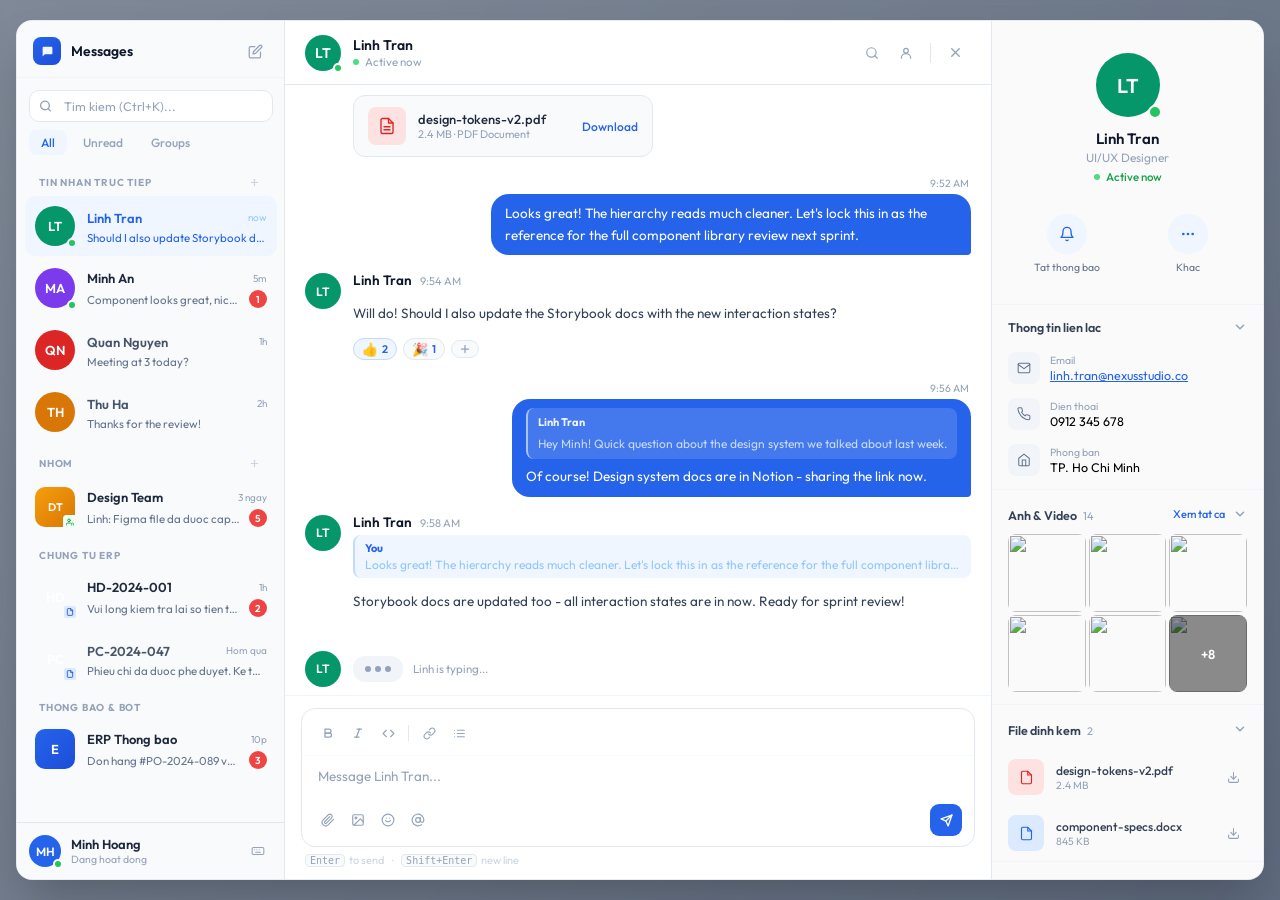
==== nexus-pure-v2.html @ 6cb320a9 "18-06-2026 17:00" ====
<!DOCTYPE html>
<html lang="en">
<head>
  <meta charset="UTF-8">
  <meta name="viewport" content="width=device-width, initial-scale=1.0">
  <title>Nexus Chat</title>
  <link rel="preconnect" href="https://fonts.googleapis.com">
  <link rel="preconnect" href="https://fonts.gstatic.com" crossorigin>
  <link href="https://fonts.googleapis.com/css2?family=Outfit:wght@300;400;500;600;700&display=swap" rel="stylesheet">
  <style>
    /* ===== NGU HANH THEME VARIABLES ===== */
    :root {
      --c-main:   #2563EB;
      --c-hover:  #1D4ED8;
      --c-tint:   #EFF6FF;
      --c-border: #BFDBFE;
      --c-medium: #93C5FD;
      --c-dark:   #1D4ED8;
      --c-focus:  rgba(37,99,235,0.15);
    }

    *, *::before, *::after { box-sizing: border-box; }
    html, body { font-family: 'Outfit', system-ui, -apple-system, sans-serif; margin: 0; padding: 0; }
    button { border: none; background: transparent; cursor: pointer; font-family: inherit; padding: 0; }

    /* Thin scrollbar */
    .thin-scroll::-webkit-scrollbar { width: 4px; }
    .thin-scroll::-webkit-scrollbar-track { background: transparent; }
    .thin-scroll::-webkit-scrollbar-thumb { background: #CBD5E1; border-radius: 4px; }
    .thin-scroll::-webkit-scrollbar-thumb:hover { background: #94A3B8; }

    /* Typing animation */
    @keyframes bounce-dot {
      0%, 60%, 100% { transform: translateY(0); opacity: 0.4; }
      30% { transform: translateY(-5px); opacity: 1; }
    }
    .typing-dot { animation: bounce-dot 1.4s ease-in-out infinite; }
    .typing-dot:nth-child(2) { animation-delay: 0.18s; }
    .typing-dot:nth-child(3) { animation-delay: 0.36s; }

    /* Hover actions on messages */
    .message-group { position: relative; border-radius: 10px; transition: background 0.1s; }
    .message-group:hover { background: #F8FAFC; }
    .message-group:hover .msg-actions { opacity: 1; pointer-events: auto; }
    .msg-actions {
      opacity: 0; pointer-events: none;
      transition: opacity 0.15s ease;
      position: absolute; top: -18px; right: 8px;
      background: #FFFFFF; border: 1px solid #E2E8F0;
      border-radius: 8px; padding: 3px;
      box-shadow: 0 2px 10px rgba(0,0,0,0.07);
      display: flex; align-items: center; gap: 2px; z-index: 20;
    }
    .msg-action-btn {
      width: 28px; height: 28px; display: flex; align-items: center; justify-content: center;
      border-radius: 6px; color: #64748B;
      transition: background 0.1s, color 0.1s;
      cursor: pointer; border: none; background: transparent;
    }
    .msg-action-btn:hover { background: #F1F5F9; color: #0F172A; }

    /* Contenteditable placeholder */
    [contenteditable]:empty::before { content: attr(data-placeholder); color: #94A3B8; pointer-events: none; }
    [contenteditable]:focus { outline: none; }

    /* DM item */
    .dm-item { transition: background 0.1s; border-radius: 10px; }
    .dm-item:hover:not(.dm-active) { background: #F1F5F9; }
    .dm-active { background: #EFF6FF; }

    /* Unread badge */
    .badge {
      background: #EF4444; color: white;
      font-size: 10px; font-weight: 600; border-radius: 100px;
      min-width: 18px; height: 18px;
      display: flex; align-items: center; justify-content: center;
      padding: 0 5px; flex-shrink: 0;
    }

    /* Date separator */
    .date-sep {
      display: flex; align-items: center; gap: 12px;
      color: #94A3B8; font-size: 11.5px; font-weight: 500;
      margin: 20px 0 12px;
    }
    .date-sep::before, .date-sep::after { content: ''; flex: 1; height: 1px; background: #E2E8F0; }

    /* Code block */
    .code-block { background: #0F172A; border-radius: 10px; overflow: hidden; margin-top: 8px; max-width: 440px; }
    .code-block-header {
      background: #1E293B; padding: 7px 14px;
      display: flex; align-items: center; justify-content: space-between;
      border-bottom: 1px solid #334155;
    }
    .code-lang { font-size: 11px; color: #64748B; font-family: monospace; }
    .code-copy {
      font-size: 11px; color: #64748B; cursor: pointer;
      border: none; background: transparent; padding: 2px 8px;
      border-radius: 4px; transition: all 0.1s; font-family: inherit;
    }
    .code-copy:hover { background: #334155; color: #CBD5E1; }
    .code-block pre {
      padding: 14px 16px; margin: 0;
      font-family: 'JetBrains Mono', 'Fira Code', monospace;
      font-size: 12.5px; line-height: 1.65; overflow-x: auto; color: #CBD5E1;
    }
    .tok-selector { color: #93C5FD; }
    .tok-prop { color: #86EFAC; }
    .tok-val { color: #FCA5A5; }
    .tok-comment { color: #475569; font-style: italic; }

    /* Reactions */
    .reaction {
      display: inline-flex; align-items: center; gap: 4px;
      background: #F8FAFC; border: 1px solid #E2E8F0;
      border-radius: 100px; padding: 2px 8px;
      font-size: 13px; cursor: pointer;
      transition: background 0.1s, border-color 0.1s;
    }
    .reaction:hover { background: #F0F9FF; border-color: #BAE6FD; }
    .reaction.reacted { background: #EFF6FF; border-color: #93C5FD; }
    .reaction .count { font-size: 11px; color: #2563EB; font-weight: 600; }

    /* File card */
    .file-card {
      display: flex; align-items: center; gap: 12px;
      border: 1px solid #E2E8F0; border-radius: 12px;
      padding: 11px 14px; max-width: 300px;
      background: #F8FAFC; margin-top: 8px;
    }
    .file-icon { width: 38px; height: 38px; border-radius: 8px; display: flex; align-items: center; justify-content: center; flex-shrink: 0; }

    /* Image attachment */
    .img-card { margin-top: 8px; border-radius: 12px; overflow: hidden; max-width: 320px; border: 1px solid #E2E8F0; display: block; }
    .img-card img { display: block; width: 100%; }

    /* Input box */
    .input-box { border: 1.5px solid #E2E8F0; border-radius: 14px; background: white; transition: border-color 0.15s, box-shadow 0.15s; }
    .input-box:focus-within { border-color: #93C5FD; box-shadow: 0 0 0 3px rgba(147,197,253,0.15); }

    /* Toolbar btn */
    .tb-btn {
      width: 28px; height: 28px; display: flex; align-items: center; justify-content: center;
      border-radius: 6px; color: #94A3B8; transition: background 0.1s, color 0.1s;
      cursor: pointer; border: none; background: transparent;
    }
    .tb-btn:hover { background: #F1F5F9; color: #475569; }

    /* Right panel quick action button */
    .rp-action {
      display: flex; flex-direction: column; align-items: center; gap: 6px;
      flex: 1; cursor: pointer; border: none; background: transparent;
      padding: 10px 6px; border-radius: 12px;
      transition: background 0.1s;
    }
    .rp-action:hover { background: #F1F5F9; }
    .rp-action-icon {
      width: 40px; height: 40px; border-radius: 50%;
      display: flex; align-items: center; justify-content: center;
      background: #EFF6FF; color: #2563EB;
      transition: background 0.1s;
    }
    .rp-action:hover .rp-action-icon { background: #DBEAFE; }

    /* Right panel section */
    .rp-section { border-bottom: 1px solid #F1F5F9; }
    .rp-section-header {
      display: flex; align-items: center; justify-content: space-between;
      padding: 14px 16px 10px; cursor: pointer;
    }
    .rp-section-header:hover { background: #F8FAFC; }

    /* Media grid */
    .media-grid { display: grid; grid-template-columns: repeat(3,1fr); gap: 3px; padding: 0 16px 12px; }
    .media-thumb { aspect-ratio: 1; border-radius: 8px; overflow: hidden; cursor: pointer; transition: opacity 0.15s; }
    .media-thumb:hover { opacity: 0.85; }
    .media-thumb img { width: 100%; height: 100%; object-fit: cover; display: block; }

    /* Status dot */
    .status-online { background: #22C55E; }
    .status-offline { background: #CBD5E1; }
    .status-away { background: #F59E0B; }

    /* Right panel toggle */
    .right-panel { width: 272px; flex-shrink: 0; transition: width 0.25s cubic-bezier(0.16,1,0.3,1), opacity 0.2s; overflow: hidden; }
    .right-panel.collapsed { width: 0; opacity: 0; }

    /* Search input in left panel */
    .search-wrap { position: relative; }
    .search-wrap input { width: 100%; background: white; border: 1px solid #E2E8F0; border-radius: 10px; padding: 7px 12px 7px 34px; font-size: 12.5px; color: #334155; font-family: 'Outfit', system-ui, sans-serif; outline: none; transition: border-color 0.15s; }
    .search-wrap input:focus { border-color: #93C5FD; }
    .search-wrap input::placeholder { color: #94A3B8; }
    .search-wrap svg { position: absolute; left: 10px; top: 50%; transform: translateY(-50%); pointer-events: none; }

    /* Modal animation */
    @keyframes modal-in {
      from { opacity: 0; transform: scale(0.985) translateY(10px); }
      to   { opacity: 1; transform: scale(1) translateY(0); }
    }
    .modal-animate { animation: modal-in 0.25s cubic-bezier(0.16,1,0.3,1) forwards; }

    /* Info row in right panel */
    .info-row { display: flex; align-items: center; gap: 10px; padding: 7px 16px; }
    .info-row:hover { background: #F8FAFC; }

    /* Left panel filter tabs */
    .filter-tab { padding: 5px 12px; border-radius: 8px; font-size: 12px; font-weight: 500; cursor: pointer; border: none; background: transparent; color: #94A3B8; transition: background 0.1s, color 0.1s; }
    .filter-tab.active { background: #EFF6FF; color: #2563EB; }
    .filter-tab:hover:not(.active) { background: #F1F5F9; color: #475569; }

    /* ===== LEFT PANEL SLIDER ===== */
    #lp-track {
      display: flex; height: 100%;
      will-change: transform;
      transition: transform 0.32s cubic-bezier(0.16,1,0.3,1);
    }
    #lp-s1, #lp-s2, #lp-s3, #lp-s4 {
      width: 268px; min-width: 268px; flex-shrink: 0;
      display: flex; flex-direction: column;
    }
    /* Step indicator pill */
    .lp-step-pill {
      display: inline-flex; align-items: center; justify-content: center;
      background: #EFF6FF; color: #2563EB; border-radius: 100px;
      font-size: 10.5px; font-weight: 700; padding: 2px 9px; letter-spacing: 0.01em; flex-shrink: 0;
    }
    /* Contact row in Screen 2 */
    .lp-cr {
      width: 100%; display: flex; align-items: center; gap: 11px;
      padding: 7px 10px; border-radius: 10px; border: none; background: transparent;
      cursor: pointer; text-align: left; transition: background 0.1s;
    }
    .lp-cr:hover { background: #F1F5F9; }
    .lp-cr:active { background: #E2E8F0; }
    .lp-alpha {
      padding: 8px 10px 3px; font-size: 10.5px; font-weight: 700;
      letter-spacing: 0.06em; color: #94A3B8; text-transform: uppercase;
      position: sticky; top: 0; background: #F8FAFC; z-index: 1;
    }
    /* Create Group button */
    .lp-grp-btn {
      width: 100%; padding: 10px 16px; border-radius: 12px;
      background: #2563EB; color: white; border: none; cursor: pointer;
      font-family: 'Outfit', system-ui, sans-serif; font-weight: 600; font-size: 13px;
      display: flex; align-items: center; justify-content: center; gap: 8px;
      transition: background 0.15s, transform 0.1s;
    }
    .lp-grp-btn:hover { background: #1D4ED8; }
    .lp-grp-btn:active { transform: scale(0.98); }

    /* ===== S3: GROUP MEMBER SELECT ===== */
    .gm-row {
      width: 100%; display: flex; align-items: center; gap: 10px;
      padding: 7px 10px; border-radius: 10px; border: none; background: transparent;
      cursor: pointer; text-align: left; transition: background 0.1s; font-family: 'Outfit', system-ui, sans-serif;
    }
    .gm-row:hover { background: #F1F5F9; }
    .gm-row.gm-sel { background: #EFF6FF; }
    .gm-row.gm-sel:hover { background: #DBEAFE; }
    .gm-av-wrap { position: relative; flex-shrink: 0; width: 36px; height: 36px; }
    .gm-av { width: 36px; height: 36px; border-radius: 50%; display: flex; align-items: center; justify-content: center; color: white; font-size: 12px; font-weight: 700; }
    .gm-chk {
      position: absolute; inset: 0; border-radius: 50%;
      background: rgba(37,99,235,0.88);
      display: flex; align-items: center; justify-content: center;
      opacity: 0; transform: scale(0.5);
      transition: opacity 0.15s, transform 0.2s cubic-bezier(0.34,1.56,0.64,1);
      pointer-events: none;
    }
    .gm-row.gm-sel .gm-chk { opacity: 1; transform: scale(1); }
    #lp-s3-chips {
      display: flex; flex-wrap: wrap; gap: 5px;
      padding: 8px 12px; border-bottom: 1px solid #F1F5F9; flex-shrink: 0;
      max-height: 84px; overflow-y: auto;
    }
    .lp-gc {
      display: inline-flex; align-items: center; gap: 4px;
      background: #EFF6FF; border: 1px solid #BFDBFE; border-radius: 100px; padding: 2px 7px 2px 3px;
      animation: chip-pop 0.22s cubic-bezier(0.34,1.56,0.64,1) forwards;
    }
    .lp-gc-av { width: 18px; height: 18px; border-radius: 50%; display: flex; align-items: center; justify-content: center; color: white; font-size: 7px; font-weight: 700; flex-shrink: 0; }
    .lp-gc > span { font-size: 11px; font-weight: 500; color: #1D4ED8; line-height: 1; }
    .lp-gc-x { width: 14px; height: 14px; border-radius: 50%; background: #BFDBFE; border: none; cursor: pointer; display: flex; align-items: center; justify-content: center; color: #3B82F6; padding: 0; flex-shrink: 0; transition: background 0.1s; }
    .lp-gc-x:hover { background: #93C5FD; }
    .lp-gm-footer { padding: 12px 14px; border-top: 1px solid #E2E8F0; flex-shrink: 0; display: flex; align-items: center; justify-content: space-between; gap: 8px; }
    .lp-gm-count { font-size: 11.5px; font-weight: 500; color: #94A3B8; }
    .lp-gm-next {
      display: flex; align-items: center; gap: 5px;
      background: #2563EB; color: white; border: none; cursor: pointer;
      font-family: 'Outfit', system-ui, sans-serif; font-weight: 600; font-size: 12.5px;
      border-radius: 10px; padding: 8px 14px;
      transition: background 0.12s, transform 0.1s, opacity 0.18s;
      opacity: 0.38; pointer-events: none;
    }
    .lp-gm-next.lp-gm-ok { opacity: 1; pointer-events: auto; }
    .lp-gm-next:hover { background: #1D4ED8; }
    .lp-gm-next:active { transform: scale(0.97); }

    /* ===== S4: GROUP INFO ===== */
    .lp-gi-av-wrap { display: flex; flex-direction: column; align-items: center; padding: 18px 16px 12px; border-bottom: 1px solid #F1F5F9; flex-shrink: 0; }
    .lp-gi-av { width: 70px; height: 70px; border-radius: 50%; cursor: pointer; display: flex; align-items: center; justify-content: center; position: relative; transition: opacity 0.18s; }
    .lp-gi-av.lp-av-empty { background: #F1F5F9; border: 2px dashed #CBD5E1; }
    .lp-gi-av.lp-av-filled { border: none; }
    .lp-gi-av:hover { opacity: 0.82; }
    .lp-gi-av-letters { font-size: 22px; font-weight: 700; color: white; display: none; letter-spacing: -0.5px; }
    .lp-gi-av-label { font-size: 10.5px; color: #94A3B8; font-weight: 500; margin-top: 7px; }
    .lp-gi-field { padding: 0 14px 10px; flex-shrink: 0; }
    .lp-gi-field.lp-gi-first { padding-top: 14px; }
    .lp-gi-label { font-size: 10px; font-weight: 700; color: #94A3B8; text-transform: uppercase; letter-spacing: 0.06em; margin-bottom: 5px; display: block; }
    .lp-gi-input { width: 100%; padding: 9px 12px; border-radius: 11px; border: 1.5px solid #E2E8F0; background: #F8FAFC; font-size: 13.5px; font-family: 'Outfit', system-ui, sans-serif; color: #1E293B; outline: none; transition: border-color 0.15s, background 0.15s; box-sizing: border-box; }
    .lp-gi-input:focus { border-color: #93C5FD; background: white; }
    .lp-gi-input::placeholder { color: #94A3B8; }
    .lp-gi-members-bar { display: flex; align-items: center; gap: 8px; padding: 10px 14px; border-top: 1px solid #F1F5F9; flex-shrink: 0; }
    .lp-create-btn { margin: 12px 14px 16px; padding: 11px; border-radius: 12px; background: #2563EB; color: white; border: none; cursor: pointer; font-family: 'Outfit', system-ui, sans-serif; font-weight: 600; font-size: 13.5px; transition: background 0.12s, transform 0.1s; flex-shrink: 0; display: block; width: calc(100% - 28px); }
    .lp-create-btn:hover:not(:disabled) { background: #1D4ED8; }
    .lp-create-btn:active:not(:disabled) { transform: scale(0.99); }
    .lp-create-btn:disabled { background: #E2E8F0; color: #CBD5E1; cursor: not-allowed; }

    @keyframes chip-pop {
      from { opacity: 0; transform: scale(0.65); }
      to   { opacity: 1; transform: scale(1); }
    }

    /* ===== CONVERSATION TYPE ICONS ===== */
    .conv-type-dot {
      width: 14px; height: 14px; border-radius: 3px;
      display: flex; align-items: center; justify-content: center;
      flex-shrink: 0; position: absolute; bottom: -2px; right: -2px;
      border: 1.5px solid #F8FAFC;
    }
    .conv-type-dot.voucher { background: #DBEAFE; }
    .conv-type-dot.group   { background: #F0FDF4; }

    /* ===== VOUCHER STATUS BADGES ===== */
    .vs-badge {
      display: inline-flex; align-items: center; gap: 4px;
      padding: 2px 9px; border-radius: 100px;
      font-size: 10.5px; font-weight: 700; letter-spacing: 0.01em;
    }
    .vs-badge.pending  { background: #FEF3C7; color: #B45309; }
    .vs-badge.approved { background: #F0FDF4; color: #16A34A; }
    .vs-badge.rejected { background: #FEF2F2; color: #DC2626; }

    /* Voucher type tag */
    .vt-tag {
      display: inline-flex; align-items: center;
      padding: 3px 9px; border-radius: 6px;
      font-size: 10.5px; font-weight: 700; letter-spacing: 0.05em;
    }
    .vt-tag.hoadon   { background: #DBEAFE; color: #1D4ED8; }
    .vt-tag.phieuchi { background: #FEE2E2; color: #DC2626; }

    /* Voucher amount */
    .voucher-amount { font-size: 21px; font-weight: 700; color: #0F172A; letter-spacing: -0.5px; }

    /* ===== APPROVAL TIMELINE ===== */
    .apv-timeline { padding: 4px 16px 12px; }
    .apv-step { display: flex; gap: 11px; position: relative; }
    .apv-step:not(:last-child)::after {
      content: ''; position: absolute; left: 14px; top: 30px; bottom: -2px;
      width: 1.5px; background: #E2E8F0;
    }
    .apv-icon {
      width: 28px; height: 28px; border-radius: 50%;
      display: flex; align-items: center; justify-content: center;
      flex-shrink: 0; margin-top: 2px;
    }
    .apv-icon.done    { background: #F0FDF4; }
    .apv-icon.active  { background: #EFF6FF; }
    .apv-icon.waiting { background: #F8FAFC; border: 1.5px dashed #CBD5E1; }
    .apv-body { flex: 1; padding-bottom: 14px; }
    .apv-name { font-size: 12.5px; font-weight: 600; margin-bottom: 1px; }
    .apv-name.done-text { color: #1E293B; }
    .apv-name.active-text { color: #2563EB; }
    .apv-name.wait-text { color: #94A3B8; }
    .apv-role { font-size: 11px; }
    .apv-time { font-size: 10.5px; color: #94A3B8; }

    /* ===== GROUP MEMBER ROW in RP ===== */
    .rp-mbr {
      display: flex; align-items: center; gap: 10px;
      padding: 7px 16px; transition: background 0.1s; cursor: default;
    }
    .rp-mbr:hover { background: #F8FAFC; }

    /* ===== VOUCHER INFO ROW ===== */
    .v-info-row { display: flex; gap: 10px; padding: 6px 16px; }
    .v-info-label { font-size: 10.5px; color: #94A3B8; margin-bottom: 1px; }
    .v-info-value { font-size: 12.5px; font-weight: 500; color: #334155; }

    /* ===== RIGHT-SIDE (OWN) MESSAGES ===== */
    .msg-me-wrap .msg-actions { right: auto; left: 8px; }
    .msg-me-bubble {
      background: #2563EB; color: white;
      border-radius: 18px 18px 4px 18px;
      padding: 9px 14px; font-size: 13.5px;
      line-height: 1.6; word-break: break-word;
      display: inline-block; max-width: 100%;
    }

    /* ===== CONV DOT-MENU BUTTON ===== */
    .dm-ts-area {
      flex-shrink: 0; margin-left: 4px;
      position: relative; height: 20px; min-width: 30px;
      display: flex; align-items: center; justify-content: flex-end;
    }
    .dm-ts {
      font-size: 10px; white-space: nowrap;
      transition: opacity 0.12s; pointer-events: none;
    }
    .dm-menu-btn {
      position: absolute; right: -1px; top: 50%; transform: translateY(-50%);
      width: 22px; height: 22px; border-radius: 6px;
      display: flex; align-items: center; justify-content: center;
      border: none; background: transparent; cursor: pointer; color: #94A3B8;
      opacity: 0; pointer-events: none;
      transition: opacity 0.12s, background 0.1s, color 0.1s;
      flex-shrink: 0;
    }
    .dm-item:hover .dm-ts { opacity: 0; }
    .dm-item:hover .dm-menu-btn { opacity: 1; pointer-events: auto; }
    .dm-item.menu-open .dm-ts { opacity: 0; }
    .dm-item.menu-open .dm-menu-btn { opacity: 1; pointer-events: auto; background: #E8EFF8; color: #2563EB; }
    .dm-menu-btn:hover { background: #E2E8F0; color: #475569; }

    /* ===== CONV CONTEXT MENU ===== */
    .conv-menu {
      position: fixed; z-index: 9999;
      background: #FFFFFF;
      border: 1px solid #E2E8F0;
      border-radius: 10px;
      padding: 4px;
      box-shadow: 0 4px 20px rgba(15,23,42,0.08), 0 1px 4px rgba(15,23,42,0.04);
      width: 180px;
      opacity: 0; pointer-events: none;
      transform: scale(0.95) translateY(-4px);
      transform-origin: top right;
      transition: opacity 0.14s cubic-bezier(0.16,1,0.3,1), transform 0.14s cubic-bezier(0.16,1,0.3,1);
    }
    .conv-menu.open { opacity: 1; pointer-events: auto; transform: scale(1) translateY(0); }
    .conv-menu-item {
      width: 100%; display: flex; align-items: center; gap: 9px;
      padding: 7px 10px; border-radius: 7px;
      border: none; background: transparent; cursor: pointer;
      font-family: 'Outfit', system-ui, sans-serif;
      font-size: 12.5px; font-weight: 500; color: #1E293B; text-align: left;
      transition: background 0.1s;
    }
    .conv-menu-item:hover { background: #F1F5F9; }
    .conv-menu-item.danger { color: #DC2626; }
    .conv-menu-item.danger:hover { background: #FEF2F2; }
    .conv-menu-sep { height: 1px; background: #F1F5F9; margin: 3px 4px; }

    /* ===== DOC CHIP (inside voucher message bubbles) ===== */
    .doc-chip {
      display: inline-flex; align-items: center; gap: 4px;
      padding: 2px 8px 2px 6px; border-radius: 6px;
      font-size: 10.5px; font-weight: 700; letter-spacing: 0.01em;
      margin-bottom: 5px;
    }
    .doc-chip.hoadon  { background: #DBEAFE; color: #1D4ED8; }
    .doc-chip.phieuchi { background: #FEE2E2; color: #DC2626; }

    /* ===== REPLY PREVIEW BAR (inside input-box, above toolbar) ===== */
    #reply-preview {
      display: none; align-items: center; gap: 10px;
      padding: 8px 12px 8px 11px;
      border-bottom: 1px solid #F0F4F8;
      border-radius: 12px 12px 0 0;
      background: #F8FAFC;
    }
    #reply-preview.rp-active {
      display: flex;
      animation: rp-in 0.18s cubic-bezier(0.16,1,0.3,1);
    }
    @keyframes rp-in {
      from { opacity: 0; transform: translateY(5px); }
      to   { opacity: 1; transform: translateY(0); }
    }
    .rp-accent { width: 3px; border-radius: 2px; background: #2563EB; align-self: stretch; min-height: 28px; flex-shrink: 0; }
    .rp-info { flex: 1; min-width: 0; }
    .rp-sender-name { font-size: 11.5px; font-weight: 700; color: #2563EB; line-height: 1.4; }
    .rp-preview-text { font-size: 12px; color: #64748B; white-space: nowrap; overflow: hidden; text-overflow: ellipsis; line-height: 1.4; }
    .rp-type-icon { display: inline-flex; align-items: center; gap: 4px; }
    .rp-close {
      width: 22px; height: 22px; border-radius: 50%; border: none; cursor: pointer;
      background: #E8EDF2; display: flex; align-items: center; justify-content: center;
      color: #64748B; flex-shrink: 0; transition: background 0.1s, color 0.1s;
    }
    .rp-close:hover { background: #CBD5E1; color: #334155; }

    /* ===== QUOTED BUBBLE in messages ===== */
    /* "Me" side quote (inside my blue bubble area, right-aligned) */
    .reply-quote-me {
      border-left: 2.5px solid rgba(255,255,255,0.55);
      background: rgba(255,255,255,0.14);
      border-radius: 8px;
      padding: 6px 10px;
      margin-bottom: 7px;
      cursor: pointer;
      overflow: hidden;
      transition: background 0.12s;
    }
    .reply-quote-me:hover { background: rgba(255,255,255,0.22); }
    .reply-quote-me .rq-name { font-size: 11px; font-weight: 700; color: rgba(255,255,255,0.9); margin-bottom: 2px; }
    .reply-quote-me .rq-text { font-size: 12px; color: rgba(255,255,255,0.72); white-space: nowrap; overflow: hidden; text-overflow: ellipsis; }

    /* Others' side quote */
    .reply-quote-other {
      border-left: 2.5px solid #93C5FD;
      background: #EFF6FF;
      border-radius: 8px;
      padding: 6px 10px;
      margin-bottom: 7px;
      cursor: pointer;
      overflow: hidden;
      transition: background 0.12s;
    }
    .reply-quote-other:hover { background: #DBEAFE; }
    .reply-quote-other .rq-name { font-size: 11px; font-weight: 700; color: #2563EB; margin-bottom: 2px; }
    .reply-quote-other .rq-text { font-size: 12px; color: #3B82F6; white-space: nowrap; overflow: hidden; text-overflow: ellipsis; }

    /* Scroll-to highlight */
    .msg-highlight { animation: msg-hl 1.5s ease forwards; }
    @keyframes msg-hl {
      0%   { background: transparent; }
      15%  { background: #EFF6FF; }
      75%  { background: #EFF6FF; }
      100% { background: transparent; }
    }

    /* Reply action button hover accent */
    .msg-action-btn[data-action="reply"]:hover { color: #2563EB; }

    /* ===== UNREAD DIVIDER ===== */
    .unread-divider {
      display: flex; align-items: center; gap: 10px;
      margin: 16px 0 10px; padding: 0 2px;
    }
    .unread-divider::before, .unread-divider::after { content: ''; flex: 1; height: 1px; background: #BFDBFE; }
    .unread-divider-pill {
      font-size: 10.5px; font-weight: 700; padding: 2px 10px; border-radius: 100px;
      white-space: nowrap; background: #EFF6FF; color: #2563EB; border: 1px solid #BFDBFE;
    }

    /* ===== JUMP TO LATEST ===== */
    .jump-latest-btn {
      position: absolute; bottom: 18px; right: 22px; z-index: 10;
      width: 36px; height: 36px; border-radius: 50%; border: none; cursor: pointer;
      background: white; box-shadow: 0 2px 14px rgba(15,23,42,0.13), 0 1px 4px rgba(15,23,42,0.07);
      display: flex; align-items: center; justify-content: center; color: #64748B;
      opacity: 0; transform: translateY(10px) scale(0.88); pointer-events: none;
      transition: opacity 0.2s cubic-bezier(0.16,1,0.3,1), transform 0.2s cubic-bezier(0.16,1,0.3,1), color 0.1s;
    }
    .jump-latest-btn.visible { opacity: 1; transform: translateY(0) scale(1); pointer-events: auto; }
    .jump-latest-btn:hover { background: #F8FAFC; color: var(--c-main); }
    .jump-badge {
      position: absolute; top: -5px; right: -5px;
      min-width: 16px; height: 16px; border-radius: 100px;
      background: #EF4444; color: white; font-size: 9px; font-weight: 700;
      display: none; align-items: center; justify-content: center;
      border: 2px solid white; padding: 0 3px;
    }
    .jump-badge.show { display: flex; }

    /* ===== DRAG & DROP OVERLAY ===== */
    #drop-overlay {
      position: absolute; inset: 0; z-index: 60;
      background: rgba(239,246,255,0.95);
      border: 2.5px dashed var(--c-main);
      border-radius: 12px;
      display: none; align-items: center; justify-content: center; flex-direction: column; gap: 10px;
      pointer-events: none; margin: 4px;
    }
    #drop-overlay.active { display: flex; pointer-events: auto; }
    .drop-icon-ring {
      width: 56px; height: 56px; border-radius: 50%;
      background: var(--c-tint); border: 2px solid var(--c-border);
      display: flex; align-items: center; justify-content: center;
    }

    /* ===== FILE PREVIEW BAR (inside input before send) ===== */
    #file-preview-bar {
      display: none; align-items: flex-start; gap: 8px; flex-wrap: wrap;
      padding: 8px 12px 4px;
    }
    #file-preview-bar.has-files { display: flex; }
    .file-thumb {
      position: relative; width: 60px; height: 60px; border-radius: 8px;
      overflow: visible; border: 1px solid #E2E8F0; flex-shrink: 0;
      background: #F8FAFC; display: flex; align-items: center; justify-content: center;
    }
    .file-thumb-inner {
      width: 100%; height: 100%; border-radius: 8px; overflow: hidden;
      display: flex; align-items: center; justify-content: center;
    }
    .file-thumb-inner img { width: 100%; height: 100%; object-fit: cover; display: block; }
    .file-thumb-remove {
      position: absolute; top: -6px; right: -6px;
      width: 18px; height: 18px; border-radius: 50%;
      background: #334155; border: 2px solid white;
      color: white; cursor: pointer;
      display: flex; align-items: center; justify-content: center; z-index: 1;
    }

    /* ===== EMOJI PICKER ===== */
    .emoji-picker-wrap { position: relative; }
    .emoji-picker {
      position: absolute; bottom: calc(100% + 8px); left: -8px; z-index: 200;
      background: white; border: 1px solid #E2E8F0; border-radius: 14px;
      box-shadow: 0 8px 32px rgba(15,23,42,0.10), 0 2px 8px rgba(15,23,42,0.06);
      padding: 10px; width: 268px;
      opacity: 0; transform: scale(0.94) translateY(8px); transform-origin: bottom left;
      transition: opacity 0.14s cubic-bezier(0.16,1,0.3,1), transform 0.14s cubic-bezier(0.16,1,0.3,1);
      pointer-events: none;
    }
    .emoji-picker.open { opacity: 1; transform: scale(1) translateY(0); pointer-events: auto; }
    .emoji-search-input {
      width: 100%; padding: 6px 10px; border: 1px solid #E2E8F0; border-radius: 8px;
      font-family: 'Outfit', sans-serif; font-size: 12.5px; outline: none;
      margin-bottom: 8px; color: #334155;
    }
    .emoji-search-input:focus { border-color: var(--c-medium); }
    .emoji-cat-label { font-size: 9.5px; font-weight: 700; color: #94A3B8; text-transform: uppercase; letter-spacing: 0.07em; margin: 6px 0 3px 1px; }
    .emoji-grid { display: grid; grid-template-columns: repeat(8,1fr); gap: 1px; }
    .emoji-btn {
      width: 29px; height: 29px; border-radius: 6px; border: none; background: transparent;
      cursor: pointer; font-size: 15px;
      display: flex; align-items: center; justify-content: center;
      transition: background 0.1s, transform 0.1s;
    }
    .emoji-btn:hover { background: #F1F5F9; transform: scale(1.2); }

    /* ===== PINNED MESSAGE BANNER ===== */
    #pin-banner {
      display: none; align-items: center; gap: 10px;
      padding: 7px 16px; background: white; cursor: pointer;
      border-bottom: 1px solid #F1F5F9; flex-shrink: 0;
      transition: background 0.1s;
    }
    #pin-banner.visible { display: flex; }
    #pin-banner:hover { background: #F8FAFC; }
    .pin-accent { width: 3px; border-radius: 2px; align-self: stretch; min-height: 26px; background: var(--c-main); flex-shrink: 0; }
    .pin-info { flex: 1; min-width: 0; }
    .pin-label { font-size: 9.5px; font-weight: 700; color: var(--c-main); text-transform: uppercase; letter-spacing: 0.06em; }
    .pin-text { font-size: 11.5px; color: #64748B; white-space: nowrap; overflow: hidden; text-overflow: ellipsis; margin-top: 1px; }
    .pin-close {
      width: 22px; height: 22px; border-radius: 50%; border: none; cursor: pointer;
      background: #F1F5F9; display: flex; align-items: center; justify-content: center;
      color: #94A3B8; flex-shrink: 0; transition: background 0.1s;
    }
    .pin-close:hover { background: #E2E8F0; color: #475569; }

    /* ===== LIGHTBOX ===== */
    #lightbox {
      position: fixed; inset: 0; z-index: 9999;
      background: rgba(0,0,0,0.87);
      display: none; align-items: center; justify-content: center;
      backdrop-filter: blur(6px); -webkit-backdrop-filter: blur(6px);
      cursor: zoom-out;
    }
    #lightbox.open { display: flex; }
    #lightbox img {
      max-width: 88vw; max-height: 86vh;
      border-radius: 10px; object-fit: contain;
      box-shadow: 0 24px 80px rgba(0,0,0,0.45);
      animation: lb-in 0.2s cubic-bezier(0.16,1,0.3,1);
    }
    @keyframes lb-in {
      from { opacity: 0; transform: scale(0.93); }
      to   { opacity: 1; transform: scale(1); }
    }
    #lb-close {
      position: absolute; top: 18px; right: 18px;
      width: 38px; height: 38px; border-radius: 50%; border: none; cursor: pointer;
      background: rgba(255,255,255,0.12); color: white;
      display: flex; align-items: center; justify-content: center;
      transition: background 0.15s;
    }
    #lb-close:hover { background: rgba(255,255,255,0.22); }

    /* ===== SKELETON LOADING ===== */
    @keyframes shimmer {
      0%   { background-position: -500px 0; }
      100% { background-position: 500px 0; }
    }
    .skeleton {
      background: linear-gradient(90deg, #F1F5F9 25%, #E2E8F0 50%, #F1F5F9 75%);
      background-size: 1000px 100%;
      animation: shimmer 1.5s ease-in-out infinite;
      border-radius: 6px;
    }

    /* Make images clickable for lightbox */
    .img-card { cursor: zoom-in !important; }

    /* ===== GLOBAL SEARCH ===== */
    #global-search {
      position: fixed; inset: 0; z-index: 9998;
      background: rgba(15,23,42,0.55); backdrop-filter: blur(6px);
      display: flex; align-items: flex-start; justify-content: center;
      padding-top: 80px;
      opacity: 0; pointer-events: none;
      transition: opacity 0.18s ease;
    }
    #global-search.open { opacity: 1; pointer-events: auto; }
    .gs-box {
      width: 600px; max-width: calc(100vw - 32px);
      background: white; border-radius: 16px;
      box-shadow: 0 24px 64px rgba(15,23,42,0.22), 0 4px 16px rgba(15,23,42,0.08);
      overflow: hidden;
      transform: scale(0.96) translateY(-8px);
      transition: transform 0.18s cubic-bezier(0.16,1,0.3,1);
    }
    #global-search.open .gs-box { transform: scale(1) translateY(0); }
    .gs-input-row {
      display: flex; align-items: center; gap: 12px;
      padding: 16px 20px; border-bottom: 1px solid #F1F5F9;
    }
    .gs-input-row input {
      flex: 1; border: none; outline: none;
      font-size: 15px; font-weight: 500; color: #0F172A;
      font-family: 'Outfit', system-ui, sans-serif;
      background: transparent;
    }
    .gs-input-row input::placeholder { color: #CBD5E1; }
    .gs-hint {
      display: flex; align-items: center; gap: 6px;
      font-size: 11px; color: #94A3B8;
    }
    kbd.gs-key {
      background: #F1F5F9; border: 1px solid #E2E8F0;
      border-radius: 4px; padding: 1px 5px; font-size: 10px;
      color: #64748B; font-family: monospace;
    }
    .gs-body { max-height: 440px; overflow-y: auto; padding: 8px 0; }
    .gs-section-label {
      font-size: 10.5px; font-weight: 600; color: #94A3B8;
      text-transform: uppercase; letter-spacing: 0.06em;
      padding: 10px 20px 4px;
    }
    .gs-item {
      display: flex; align-items: center; gap-10px; gap: 12px;
      padding: 9px 20px; cursor: pointer;
      transition: background 0.1s;
    }
    .gs-item:hover, .gs-item.gs-active { background: #F8FAFC; }
    .gs-item-icon {
      width: 34px; height: 34px; border-radius: 50%;
      display: flex; align-items: center; justify-content: center;
      font-size: 12px; font-weight: 700; color: white; flex-shrink: 0;
    }
    .gs-item-icon.rounded-lg { border-radius: 8px; }
    .gs-item-main { flex: 1; min-width: 0; }
    .gs-item-name { font-size: 13px; font-weight: 600; color: #1E293B; }
    .gs-item-sub { font-size: 11.5px; color: #64748B; margin-top: 1px; }
    .gs-item-mark { font-size: 11px; color: #94A3B8; white-space: nowrap; }
    .gs-empty { padding: 40px 20px; text-align: center; color: #94A3B8; font-size: 13px; }
    .gs-footer {
      padding: 10px 20px; border-top: 1px solid #F1F5F9;
      display: flex; align-items: center; gap: 16px;
    }
    .gs-footer-tip { display: flex; align-items: center; gap: 5px; font-size: 11px; color: #94A3B8; }


    /* ===== ERP CONTEXT CARD ===== */
    .erp-card {
      background: #F8FAFC; border: 1px solid #E2E8F0;
      border-radius: 10px; overflow: hidden; margin-top: 8px;
      max-width: 340px; cursor: pointer;
      transition: border-color 0.15s, box-shadow 0.15s;
    }
    .erp-card:hover { border-color: var(--c-border); box-shadow: 0 2px 8px rgba(37,99,235,0.08); }
    .erp-card-header {
      display: flex; align-items: center; gap: 8px;
      padding: 10px 14px 8px;
    }
    .erp-card-module {
      display: flex; align-items: center; gap: 5px;
      font-size: 10.5px; font-weight: 700;
      text-transform: uppercase; letter-spacing: 0.05em;
    }
    .erp-card-title {
      font-size: 13px; font-weight: 600; color: #0F172A;
      padding: 0 14px;
    }
    .erp-card-meta {
      display: flex; align-items: center; gap: 12px;
      padding: 6px 14px 10px;
    }
    .erp-card-meta-item { font-size: 11.5px; color: #64748B; display: flex; align-items: center; gap: 4px; }
    .erp-status-pill {
      display: inline-flex; align-items: center; gap: 4px;
      font-size: 10.5px; font-weight: 600; padding: 2px 8px;
      border-radius: 100px;
    }
    .erp-card-actions {
      display: flex; border-top: 1px solid #E2E8F0;
    }
    .erp-card-btn {
      flex: 1; padding: 8px 12px; font-size: 12px; font-weight: 600;
      cursor: pointer; transition: background 0.1s;
      display: flex; align-items: center; justify-content: center; gap: 5px;
      background: none; border: none; font-family: 'Outfit', system-ui, sans-serif;
    }
    .erp-card-btn:first-child { border-right: 1px solid #E2E8F0; }
    .erp-card-btn.primary { color: var(--c-main); }
    .erp-card-btn.primary:hover { background: var(--c-tint); }
    .erp-card-btn.danger { color: #DC2626; }
    .erp-card-btn.danger:hover { background: #FEF2F2; }
    .erp-card-btn.neutral { color: #64748B; }
    .erp-card-btn.neutral:hover { background: #F1F5F9; }

    /* ===== STATUS PICKER ===== */
    #status-picker {
      position: absolute; bottom: 56px; left: 12px;
      background: white; border-radius: 12px;
      box-shadow: 0 8px 32px rgba(15,23,42,0.14), 0 2px 8px rgba(15,23,42,0.06);
      border: 1px solid #E2E8F0; width: 220px; overflow: hidden;
      opacity: 0; pointer-events: none;
      transform: scale(0.95) translateY(4px);
      transform-origin: bottom left;
      transition: opacity 0.15s, transform 0.15s;
      z-index: 200;
    }
    #status-picker.open { opacity: 1; pointer-events: auto; transform: scale(1) translateY(0); }
    .sp-header { padding: 10px 14px; font-size: 11px; font-weight: 600; color: #94A3B8; text-transform: uppercase; letter-spacing: 0.06em; border-bottom: 1px solid #F1F5F9; }
    .sp-item {
      display: flex; align-items: center; gap: 10px;
      padding: 9px 14px; cursor: pointer; transition: background 0.1s;
    }
    .sp-item:hover { background: #F8FAFC; }
    .sp-item.active { background: var(--c-tint); }
    .sp-dot { width: 9px; height: 9px; border-radius: 50%; flex-shrink: 0; }
    .sp-label { font-size: 12.5px; font-weight: 500; color: #334155; }
    .sp-sub { font-size: 11px; color: #94A3B8; }

    /* ===== FORWARD MESSAGE MODAL ===== */
    #forward-modal {
      position: fixed; inset: 0; z-index: 9999;
      background: rgba(15,23,42,0.5); backdrop-filter: blur(4px);
      display: flex; align-items: center; justify-content: center;
      opacity: 0; pointer-events: none; transition: opacity 0.18s;
    }
    #forward-modal.open { opacity: 1; pointer-events: auto; }
    .fwd-box {
      background: white; border-radius: 14px; width: 420px;
      max-height: 520px; display: flex; flex-direction: column;
      box-shadow: 0 20px 60px rgba(15,23,42,0.2);
      transform: scale(0.96); transition: transform 0.18s cubic-bezier(0.16,1,0.3,1);
    }
    #forward-modal.open .fwd-box { transform: scale(1); }
    .fwd-header {
      display: flex; align-items: center; justify-content: space-between;
      padding: 16px 20px; border-bottom: 1px solid #F1F5F9;
    }
    .fwd-title { font-size: 14px; font-weight: 700; color: #0F172A; }
    .fwd-quote {
      margin: 12px 20px; padding: 10px 14px;
      background: #F8FAFC; border-left: 3px solid var(--c-main);
      border-radius: 0 8px 8px 0; font-size: 12.5px; color: #475569; line-height: 1.5;
    }
    .fwd-search { padding: 0 16px 10px; }
    .fwd-list { flex: 1; overflow-y: auto; padding: 4px 0; }
    .fwd-item {
      display: flex; align-items: center; gap: 10px;
      padding: 9px 20px; cursor: pointer; transition: background 0.1s;
    }
    .fwd-item:hover { background: #F8FAFC; }
    .fwd-item.selected { background: var(--c-tint); }
    .fwd-footer {
      padding: 12px 20px; border-top: 1px solid #F1F5F9;
      display: flex; justify-content: flex-end; gap: 8px;
    }
    .fwd-btn-cancel {
      padding: 7px 16px; border-radius: 8px; font-size: 13px; font-weight: 500;
      border: 1px solid #E2E8F0; background: white; color: #475569;
      cursor: pointer; font-family: 'Outfit', system-ui, sans-serif;
    }
    .fwd-btn-send {
      padding: 7px 16px; border-radius: 8px; font-size: 13px; font-weight: 600;
      border: none; background: var(--c-main); color: white;
      cursor: pointer; font-family: 'Outfit', system-ui, sans-serif;
      opacity: 0.5; pointer-events: none; transition: opacity 0.15s, background 0.15s;
    }
    .fwd-btn-send.enabled { opacity: 1; pointer-events: auto; }
    .fwd-btn-send.enabled:hover { background: var(--c-hover); }

    /* ===== KEYBOARD SHORTCUTS PANEL ===== */
    #shortcuts-modal {
      position: fixed; inset: 0; z-index: 9999;
      background: rgba(15,23,42,0.5); backdrop-filter: blur(4px);
      display: flex; align-items: center; justify-content: center;
      opacity: 0; pointer-events: none; transition: opacity 0.18s;
    }
    #shortcuts-modal.open { opacity: 1; pointer-events: auto; }
    .sc-box {
      background: white; border-radius: 16px; width: 500px;
      max-height: 560px; overflow: hidden; display: flex; flex-direction: column;
      box-shadow: 0 20px 60px rgba(15,23,42,0.2);
      transform: scale(0.96); transition: transform 0.18s cubic-bezier(0.16,1,0.3,1);
    }
    #shortcuts-modal.open .sc-box { transform: scale(1); }
    .sc-header {
      display: flex; align-items: center; justify-content: space-between;
      padding: 18px 24px; border-bottom: 1px solid #F1F5F9;
    }
    .sc-title { font-size: 15px; font-weight: 700; color: #0F172A; }
    .sc-body { overflow-y: auto; padding: 8px 0 16px; }
    .sc-group-label { font-size: 11px; font-weight: 700; color: #94A3B8; text-transform: uppercase; letter-spacing: 0.06em; padding: 12px 24px 6px; }
    .sc-row {
      display: flex; align-items: center; justify-content: space-between;
      padding: 7px 24px;
    }
    .sc-row:hover { background: #F8FAFC; }
    .sc-desc { font-size: 13px; color: #334155; }
    .sc-keys { display: flex; align-items: center; gap: 4px; }
    kbd.sc-key {
      background: #F1F5F9; border: 1px solid #E2E8F0; border-bottom-width: 2px;
      border-radius: 6px; padding: 2px 8px;
      font-size: 11.5px; font-family: monospace; color: #475569; font-weight: 600;
    }

    /* ===== LEFT PANEL SECTION HEADERS ===== */
    .lp-section-label {
      font-size: 10px; font-weight: 700; color: #94A3B8;
      text-transform: uppercase; letter-spacing: 0.08em;
      padding: 10px 14px 3px; display: flex; align-items: center;
      justify-content: space-between;
    }
    .lp-section-label button {
      width: 18px; height: 18px; border-radius: 4px;
      display: flex; align-items: center; justify-content: center;
      color: #CBD5E1; transition: background 0.1s, color 0.1s;
      background: none; border: none; cursor: pointer; padding: 0;
    }
    .lp-section-label button:hover { background: #F1F5F9; color: #64748B; }

    /* ===== MESSAGE STATUS TICKS ===== */
    .msg-status {
      display: inline-flex; align-items: center; gap: 1px;
      margin-left: 5px; opacity: 0.7; vertical-align: middle;
    }
    .msg-status svg { flex-shrink: 0; }
    .msg-status.read svg { stroke: white; opacity: 1; }

/* ===== TASK CREATE FROM MESSAGE ===== */
    .task-toast {
      position: fixed; bottom: 24px; left: 50%; transform: translateX(-50%) translateY(60px);
      background: #0F172A; color: white; border-radius: 10px;
      padding: 10px 16px; font-size: 13px; font-weight: 500;
      display: flex; align-items: center; gap: 10px;
      box-shadow: 0 8px 24px rgba(15,23,42,0.3); z-index: 9999;
      transition: transform 0.3s cubic-bezier(0.16,1,0.3,1), opacity 0.3s;
      opacity: 0;
    }
    .task-toast.show { transform: translateX(-50%) translateY(0); opacity: 1; }
    .task-toast a { color: var(--c-medium); text-decoration: underline; cursor: pointer; }

    /* ===== BOT MESSAGE STYLE ===== */
    .bot-event {
      display: flex; align-items: flex-start; gap: 10px;
      padding: 10px 16px; margin: 4px 0;
      background: linear-gradient(135deg, #F8FAFC, #F1F5F9);
      border: 1px solid #E2E8F0; border-radius: 10px;
    }
    .bot-event-icon {
      width: 32px; height: 32px; border-radius: 8px;
      display: flex; align-items: center; justify-content: center;
      flex-shrink: 0;
    }
    .bot-event-body { flex: 1; min-width: 0; }
    .bot-event-title { font-size: 12.5px; font-weight: 600; color: #1E293B; }
    .bot-event-desc { font-size: 11.5px; color: #64748B; margin-top: 2px; line-height: 1.5; }
    .bot-event-meta { font-size: 10.5px; color: #94A3B8; margin-top: 4px; }

    /* ===== NGU HANH THEME OVERRIDES (all use CSS variables) ===== */
    /* My message bubble */
    .msg-me-bubble { background: var(--c-main) !important; }
    /* Send button */
    #send-btn { background: var(--c-main) !important; }
    #send-btn:hover { background: var(--c-hover) !important; }
    /* Active conversation */
    .dm-active { background: var(--c-tint) !important; }
    /* Filter tab */
    .filter-tab.active { background: var(--c-tint) !important; color: var(--c-main) !important; }
    /* Step pill (S3/S4) */
    .lp-step-pill { background: var(--c-tint) !important; color: var(--c-main) !important; }
    /* Group buttons */
    .lp-grp-btn { background: var(--c-main) !important; }
    .lp-grp-btn:hover { background: var(--c-hover) !important; }
    .lp-gm-next { background: var(--c-main) !important; }
    .lp-gm-next:hover { background: var(--c-hover) !important; }
    .lp-create-btn { background: var(--c-main) !important; }
    .lp-create-btn:hover:not(:disabled) { background: var(--c-hover) !important; }
    /* Group member select */
    .gm-row.gm-sel { background: var(--c-tint) !important; }
    .gm-row.gm-sel:hover { background: var(--c-border) !important; }
    .gm-chk { background: var(--c-main) !important; }
    /* Member chips */
    .lp-gc { background: var(--c-tint) !important; border-color: var(--c-border) !important; }
    .lp-gc > span { color: var(--c-dark) !important; }
    .lp-gc-x { background: var(--c-border) !important; color: var(--c-dark) !important; }
    .lp-gc-x:hover { background: var(--c-medium) !important; }
    /* Input focus */
    .input-box:focus-within { border-color: var(--c-medium) !important; box-shadow: 0 0 0 3px var(--c-focus) !important; }
    .search-wrap input:focus { border-color: var(--c-medium) !important; }
    /* Reactions */
    .reaction.reacted { background: var(--c-tint) !important; border-color: var(--c-border) !important; }
    .reaction .count { color: var(--c-main) !important; }
    /* Right panel action icons */
    .rp-action-icon { background: var(--c-tint) !important; color: var(--c-main) !important; }
    .rp-action:hover .rp-action-icon { background: var(--c-border) !important; }
    /* Reply feature */
    .rp-accent { background: var(--c-main) !important; }
    .rp-sender-name { color: var(--c-main) !important; }
    .reply-quote-other { border-left-color: var(--c-border) !important; }
    .reply-quote-other .rq-name { color: var(--c-main) !important; }
    .reply-quote-other .rq-text { color: var(--c-medium) !important; }
    /* Conv menu open state */
    .dm-item.menu-open .dm-menu-btn { color: var(--c-main) !important; }
    /* App logo gradient */
    .app-logo-icon { background: linear-gradient(135deg, var(--c-main), var(--c-hover)) !important; }
    /* Msg action reply hover */
    .msg-action-btn[data-action="reply"]:hover { color: var(--c-main) !important; }

    /* ===== PURE CSS EQUIVALENTS (replacing Tailwind utilities) ===== */
    /* space-y-0.5 equivalent for conversation lists */
    #lp-conv-list, #lp-s2-list, #lp-s3-list { display: flex; flex-direction: column; gap: 2px; }

    /* hover:bg-slate-50 for right panel option rows */
    .rp-opt-row:hover { background: #F8FAFC; }
    /* Close button hover (was hover:bg-slate-100 hover:text-slate-700) */
    #close-modal-btn:hover { background: #F1F5F9 !important; color: #334155 !important; }

  </style>
</head>
<body style="min-height:100vh;display:flex;align-items:center;justify-content:center;background: linear-gradient(135deg, #CBD5E1, #94A3B8);">

  <!-- Background hint -->
  <div style="position:fixed;top:0;left:0;right:0;bottom:0;display:flex;align-items:center;justify-content:center;user-select:none;opacity:0.3;pointer-events:none;">
    <div style="color:white;font-size:20px;font-weight:600;letter-spacing:-0.025em;">Nexus Studio</div>
  </div>

  <!-- Reopen button -->
  <button id="reopen-btn" onclick="openModal()"
    style="display:none;position:fixed;bottom:32px;right:32px;z-index:40;align-items:center;gap:8px;background:#2563EB;color:white;font-size:14px;font-weight:500;padding:10px 16px;border-radius:12px;box-shadow:0 10px 15px -3px rgba(0,0,0,0.1),0 4px 6px -2px rgba(0,0,0,0.05);border:none;cursor:pointer;">
    <svg width="15" height="15" viewBox="0 0 24 24" fill="none" stroke="currentColor" stroke-width="2.2" stroke-linecap="round" stroke-linejoin="round"><path d="M21 15a2 2 0 0 1-2 2H7l-4 4V5a2 2 0 0 1 2-2h14a2 2 0 0 1 2 2z"/></svg>
    Open Chat
  </button>

  <!-- Backdrop -->
  <div id="backdrop" style="position:fixed;top:0;left:0;right:0;bottom:0;z-index:40;background: rgba(15,23,42,0.4); backdrop-filter: blur(4px); -webkit-backdrop-filter: blur(4px);"></div>

  <!-- =================== MODAL =================== -->
  <div id="chat-modal" class="modal-animate"
    style="position:fixed;z-index:50;top:16px;left:16px;right:16px;bottom:16px;max-width: 1360px; max-height: 860px; margin: auto;">

    <div style="width:100%;height:100%;background:white;border-radius:16px;box-shadow:0 25px 50px -12px rgba(0,0,0,0.25);display:flex;overflow:hidden;border: 1px solid rgba(226,232,240,0.8); position:relative;">

      <!-- ============ LEFT PANEL ============ -->
      <div style="display:flex;flex-direction:column;flex-shrink:0;width: 268px; border-right: 1px solid #E2E8F0; background: #F8FAFC; overflow: hidden;">
        <div id="lp-track">
        <!-- Screen 1: Conversations -->
        <div id="lp-s1">

        <!-- App Header -->
        <div style="padding:16px 16px 12px;display:flex;align-items:center;justify-content:space-between;border-bottom: 1px solid #F1F5F9;">
          <div style="display:flex;align-items:center;gap:10px;">
            <div class="app-logo-icon"
              style="width:28px;height:28px;border-radius:8px;display:flex;align-items:center;justify-content:center;flex-shrink:0;background: linear-gradient(135deg, #2563EB, #1D4ED8);">
              <svg width="13" height="13" viewBox="0 0 24 24" fill="white" fill-opacity="0.95">
                <path d="M21 15a2 2 0 0 1-2 2H7l-4 4V5a2 2 0 0 1 2-2h14a2 2 0 0 1 2 2z"/>
              </svg>
            </div>
            <span style="font-weight:600;color:#0F172A;font-size: 14px;">Messages</span>
          </div>
          <div style="display:flex;align-items:center;gap:2px;">
<button class="tb-btn" title="New conversation" onclick="openNewConv()">
              <svg width="15" height="15" viewBox="0 0 24 24" fill="none" stroke="currentColor" stroke-width="2" stroke-linecap="round" stroke-linejoin="round">
                <path d="M11 4H4a2 2 0 0 0-2 2v14a2 2 0 0 0 2 2h14a2 2 0 0 0 2-2v-7"/><path d="M18.5 2.5a2.121 2.121 0 0 1 3 3L12 15l-4 1 1-4 9.5-9.5z"/>
              </svg>
            </button>
          </div>
        </div>

        <!-- Search (opens global search) -->
        <div style="padding:12px 12px 8px;">
          <div class="search-wrap" onclick="openGlobalSearch()" style="cursor:pointer;">
            <svg width="13" height="13" viewBox="0 0 24 24" fill="none" stroke="#94A3B8" stroke-width="2.5" stroke-linecap="round">
              <circle cx="11" cy="11" r="8"/><path d="m21 21-4.35-4.35"/>
            </svg>
            <input type="text" placeholder="Tim kiem (Ctrl+K)..." readonly style="cursor:pointer;">
          </div>
        </div>

        <!-- Filter tabs -->
        <div style="display:flex;align-items:center;gap:4px;padding:0 12px 8px;">
          <button class="filter-tab active">All</button>
          <button class="filter-tab">Unread</button>
          <button class="filter-tab">Groups</button>
        </div>

        <!-- Conversation List (rendered by JS) -->
        <div id="lp-conv-list" class="thin-scroll" style="flex:1;overflow-y:auto;padding:0 8px 8px;"></div>


        <!-- Status Picker Popup -->
        <div id="status-picker">
          <div class="sp-header">Trang thai</div>
          <div class="sp-item active" onclick="setUserStatus('online')">
            <div class="sp-dot" style="background:#22C55E;"></div>
            <div><div class="sp-label">Dang hoat dong</div></div>
          </div>
          <div class="sp-item" onclick="setUserStatus('busy')">
            <div class="sp-dot" style="background:#F59E0B;"></div>
            <div><div class="sp-label">Dang ban</div><div class="sp-sub">Khong bi gian doan</div></div>
          </div>
          <div class="sp-item" onclick="setUserStatus('meeting')">
            <div class="sp-dot" style="background:#EF4444;"></div>
            <div><div class="sp-label">Dang hop</div><div class="sp-sub">Tu dong sau 1h</div></div>
          </div>
          <div class="sp-item" onclick="setUserStatus('leave')">
            <div class="sp-dot" style="background:#94A3B8;"></div>
            <div><div class="sp-label">Nghi phep</div><div class="sp-sub">Tra loi tu dong</div></div>
          </div>
          <div class="sp-item" onclick="setUserStatus('offline')">
            <div class="sp-dot" style="background:#CBD5E1;"></div>
            <div><div class="sp-label">Offline</div></div>
          </div>
        </div>

        <!-- User Profile -->
        <div style="padding:12px;display:flex;align-items:center;gap:10px;border-top: 1px solid #E2E8F0; position:relative;">
          <div style="position:relative;flex-shrink:0;cursor:pointer;" onclick="toggleStatusPicker(event)" title="Doi trang thai">
            <div id="user-avatar" style="width:32px;height:32px;border-radius:50%;display:flex;align-items:center;justify-content:center;color:white;font-size:12px;font-weight:600;background: #2563EB;">MH</div>
            <div id="user-status-dot" class="status-online" style="position:absolute;bottom:-2px;right:-2px;width:10px;height:10px;border-radius:50%;border: 2px solid white;"></div>
          </div>
          <div style="flex:1;min-width:0;cursor:pointer;" onclick="toggleStatusPicker(event)">
            <div style="color:#1E293B;font-weight:600;overflow:hidden;text-overflow:ellipsis;white-space:nowrap;font-size: 13px;">Minh Hoang</div>
            <div id="user-status-label" style="color:#94A3B8;font-size: 10.5px;">Dang hoat dong</div>
          </div>
          <button class="tb-btn" style="width:30px;height:30px;" title="Phim tat (Ctrl+/)" onclick="openShortcuts()">
            <svg width="14" height="14" viewBox="0 0 24 24" fill="none" stroke="currentColor" stroke-width="1.8" stroke-linecap="round" stroke-linejoin="round"><rect x="2" y="6" width="20" height="12" rx="2"/><path d="M6 10h.01M10 10h.01M14 10h.01M8 14h8"/></svg>
          </button>
        </div>

        </div><!-- /lp-s1 -->

        <!-- Screen 2: Contact Picker -->
        <div id="lp-s2" style="background: #F8FAFC;">

          <!-- S2 Header -->
          <div style="display:flex;align-items:center;gap:8px;padding:14px 12px 12px;border-bottom: 1px solid #F1F5F9; flex-shrink: 0;">
            <button onclick="lpBack()" class="tb-btn" style="flex-shrink:0;width:30px;height:30px;" title="Back">
              <svg width="15" height="15" viewBox="0 0 24 24" fill="none" stroke="currentColor" stroke-width="2.5" stroke-linecap="round" stroke-linejoin="round"><polyline points="15 18 9 12 15 6"/></svg>
            </button>
            <span style="font-size: 14px; font-weight: 700; color: #0F172A; flex: 1; letter-spacing: -0.01em;">New Conversation</span>
          </div>

          <!-- S2 Search -->
          <div style="padding:12px 12px 8px;flex-shrink: 0;">
            <div class="search-wrap">
              <svg width="13" height="13" viewBox="0 0 24 24" fill="none" stroke="#94A3B8" stroke-width="2.5" stroke-linecap="round">
                <circle cx="11" cy="11" r="8"/><path d="m21 21-4.35-4.35"/>
              </svg>
              <input type="text" id="lp-s2-search" placeholder="Search by name..." oninput="lpSearchContacts(this.value)" autocomplete="off">
            </div>
          </div>

          <!-- Online pill -->
          <div id="lp-online-strip" style="padding:0 16px 10px;flex-shrink: 0;">
            <div style="display: inline-flex; align-items: center; gap: 5px; background: #F0FDF4; border: 1px solid #BBF7D0; border-radius: 100px; padding: 3px 10px 3px 7px;">
              <span style="width: 6px; height: 6px; border-radius: 50%; background: #22C55E; flex-shrink: 0; display: inline-block;"></span>
              <span id="lp-online-count" style="font-size: 11px; font-weight: 600; color: #16A34A;"></span>
            </div>
          </div>

          <!-- S2 Contact List -->
          <div id="lp-s2-list" class="thin-scroll" style="flex:1;overflow-y:auto;padding:0 8px 8px;"></div>

          <!-- S2 Footer -->
          <div style="padding:12px;border-top: 1px solid #E2E8F0; flex-shrink: 0;">
            <button class="lp-grp-btn" onclick="lpOpenGroup()">
              <svg width="15" height="15" viewBox="0 0 24 24" fill="none" stroke="currentColor" stroke-width="2.2" stroke-linecap="round" stroke-linejoin="round">
                <path d="M17 21v-2a4 4 0 0 0-4-4H5a4 4 0 0 0-4 4v2"/><circle cx="9" cy="7" r="4"/>
                <path d="M23 21v-2a4 4 0 0 0-3-3.87"/><path d="M16 3.13a4 4 0 0 1 0 7.75"/>
              </svg>
              Create Group
            </button>
          </div>

        </div><!-- /lp-s2 -->

        <!-- Screen 3: Add Members (Group Step 1/2) -->
        <div id="lp-s3" style="background: #F8FAFC;">

          <!-- S3 Header -->
          <div style="display:flex;align-items:center;gap:8px;padding:14px 12px 12px;border-bottom: 1px solid #F1F5F9; flex-shrink: 0;">
            <button onclick="lpGroupBack()" class="tb-btn" style="flex-shrink:0;width:30px;height:30px;" title="Back">
              <svg width="15" height="15" viewBox="0 0 24 24" fill="none" stroke="currentColor" stroke-width="2.5" stroke-linecap="round"><polyline points="15 18 9 12 15 6"/></svg>
            </button>
            <span style="font-size: 14px; font-weight: 700; color: #0F172A; flex: 1; letter-spacing: -0.01em;">Add Members</span>
            <span class="lp-step-pill">1/2</span>
          </div>

          <!-- S3 Chips -->
          <div id="lp-s3-chips" style="display: none;"></div>

          <!-- S3 Search -->
          <div style="padding:10px 12px 8px;flex-shrink: 0;">
            <div class="search-wrap">
              <svg width="13" height="13" viewBox="0 0 24 24" fill="none" stroke="#94A3B8" stroke-width="2.5" stroke-linecap="round"><circle cx="11" cy="11" r="8"/><path d="m21 21-4.35-4.35"/></svg>
              <input type="text" id="lp-s3-search" placeholder="Search members..." oninput="lpGroupSearch(this.value)" autocomplete="off">
            </div>
          </div>

          <!-- S3 Contact list -->
          <div id="lp-s3-list" class="thin-scroll" style="flex:1;overflow-y:auto;padding:0 8px 8px;"></div>

          <!-- S3 Footer -->
          <div class="lp-gm-footer">
            <span id="lp-gm-count" class="lp-gm-count">Select members</span>
            <button id="lp-gm-next" class="lp-gm-next" onclick="lpGroupNext()">
              Next
              <svg width="13" height="13" viewBox="0 0 24 24" fill="none" stroke="currentColor" stroke-width="2.5" stroke-linecap="round"><polyline points="9 18 15 12 9 6"/></svg>
            </button>
          </div>

        </div><!-- /lp-s3 -->

        <!-- Screen 4: Group Info (Group Step 2/2) -->
        <div id="lp-s4" style="background: #F8FAFC; overflow-y: auto;" class="thin-scroll">

          <!-- S4 Header -->
          <div style="display:flex;align-items:center;gap:8px;padding:14px 12px 12px;border-bottom: 1px solid #F1F5F9; flex-shrink: 0; position: sticky; top: 0; background: #F8FAFC; z-index: 1;">
            <button onclick="lpGroupInfoBack()" class="tb-btn" style="flex-shrink:0;width:30px;height:30px;" title="Back">
              <svg width="15" height="15" viewBox="0 0 24 24" fill="none" stroke="currentColor" stroke-width="2.5" stroke-linecap="round"><polyline points="15 18 9 12 15 6"/></svg>
            </button>
            <span style="font-size: 14px; font-weight: 700; color: #0F172A; flex: 1; letter-spacing: -0.01em;">New Group</span>
            <span class="lp-step-pill" style="background: #F0FDF4; color: #16A34A;">2/2</span>
          </div>

          <!-- S4 Avatar -->
          <div class="lp-gi-av-wrap">
            <div id="lp-gi-av" class="lp-gi-av lp-av-empty">
              <div id="lp-av-empty-icon">
                <svg width="22" height="22" viewBox="0 0 24 24" fill="none" stroke="#94A3B8" stroke-width="1.8" stroke-linecap="round"><path d="M23 19a2 2 0 0 1-2 2H3a2 2 0 0 1-2-2V8a2 2 0 0 1 2-2h4l2-3h6l2 3h4a2 2 0 0 1 2 2z"/><circle cx="12" cy="13" r="4"/></svg>
              </div>
              <div id="lp-av-initials" class="lp-gi-av-letters"></div>
            </div>
            <span class="lp-gi-av-label">Group photo</span>
          </div>

          <!-- S4 Group Name -->
          <div class="lp-gi-field lp-gi-first">
            <label class="lp-gi-label" for="lp-gname">Group Name</label>
            <input type="text" id="lp-gname" class="lp-gi-input" placeholder="e.g. Design Team" oninput="lpUpdateGroupAvatar()" autocomplete="off">
          </div>

          <!-- S4 Description -->
          <div class="lp-gi-field">
            <label class="lp-gi-label" for="lp-gdesc">Description</label>
            <input type="text" id="lp-gdesc" class="lp-gi-input" placeholder="What is this group about? (optional)">
          </div>

          <!-- S4 Members summary -->
          <div class="lp-gi-members-bar">
            <div style="width: 28px; height: 28px; border-radius: 50%; background: #EFF6FF; display: flex; align-items: center; justify-content: center; flex-shrink: 0;">
              <svg width="13" height="13" viewBox="0 0 24 24" fill="none" stroke="#2563EB" stroke-width="2.2" stroke-linecap="round"><path d="M17 21v-2a4 4 0 0 0-4-4H5a4 4 0 0 0-4 4v2"/><circle cx="9" cy="7" r="4"/><path d="M23 21v-2a4 4 0 0 0-3-3.87"/><path d="M16 3.13a4 4 0 0 1 0 7.75"/></svg>
            </div>
            <span id="lp-gi-member-count" style="font-size: 12.5px; color: #475569; font-weight: 500;"></span>
          </div>

          <!-- S4 Create button -->
          <button id="lp-create-btn" class="lp-create-btn" disabled onclick="lpGroupCreate()">Create Group</button>

        </div><!-- /lp-s4 -->

        </div><!-- /lp-track -->
      </div><!-- /left panel -->

      <!-- ============ MAIN CHAT ============ -->
      <div id="center-panel" style="flex:1;display:flex;flex-direction:column;min-width:0;background:white;position:relative;">

        <!-- Drop Overlay -->
        <div id="drop-overlay">
          <div class="drop-icon-ring">
            <svg width="22" height="22" viewBox="0 0 24 24" fill="none" stroke="var(--c-main)" stroke-width="2" stroke-linecap="round" stroke-linejoin="round"><path d="M21 15v4a2 2 0 0 1-2 2H5a2 2 0 0 1-2-2v-4"/><polyline points="17 8 12 3 7 8"/><line x1="12" y1="3" x2="12" y2="15"/></svg>
          </div>
          <div style="font-size:14px;font-weight:600;color:var(--c-main);margin:0;">Thu tha file vao day</div>
          <div style="font-size:12.5px;color:#64748B;margin:0;">Ho tro anh, PDF, Word, Excel va nhieu dinh dang khac</div>
        </div>

        <!-- Chat Header -->
        <div style="flex-shrink:0;padding:0 20px;display:flex;align-items:center;justify-content:space-between;height: 64px; border-bottom: 1px solid #E2E8F0;">
          <div style="display:flex;align-items:center;gap:12px;">
            <div style="position:relative;" id="ch-av-wrap">
              <div id="ch-avatar" style="width:36px;height:36px;border-radius:50%;display:flex;align-items:center;justify-content:center;color:white;font-size:14px;font-weight:600;background: #059669;">LT</div>
              <div id="ch-status-dot" class="status-online" style="position:absolute;bottom:-2px;right:-2px;width:10px;height:10px;border-radius:50%;border: 2px solid white;"></div>
            </div>
            <div>
              <div id="ch-name" style="color:#0F172A;font-weight:600;font-size: 14px;">Linh Tran</div>
              <div id="ch-sub" style="display:flex;align-items:center;gap:6px;color:#94A3B8;font-size: 11.5px;">
                <span style="width:6px;height:6px;border-radius:50%;background:#4ADE80;display:inline-block;"></span>
                Active now
              </div>
            </div>
          </div>

          <div style="display:flex;align-items:center;gap:2px;">
            <button class="tb-btn" style="width:32px;height:32px;" title="Search">
              <svg width="14" height="14" viewBox="0 0 24 24" fill="none" stroke="currentColor" stroke-width="2" stroke-linecap="round"><circle cx="11" cy="11" r="8"/><path d="m21 21-4.35-4.35"/></svg>
            </button>
            <!-- Toggle right panel -->
            <button id="toggle-rp-btn" onclick="toggleRightPanel()" style="width:32px;height:32px;" title="Contact info" class="tb-btn" style="color: #2563EB;">
              <svg width="14" height="14" viewBox="0 0 24 24" fill="none" stroke="currentColor" stroke-width="2" stroke-linecap="round" stroke-linejoin="round">
                <circle cx="12" cy="8" r="4"/><path d="M20 21a8 8 0 1 0-16 0"/>
              </svg>
            </button>
            <div style="width:1px;height:20px;background:#E2E8F0;margin-left:6px;margin-right:6px;"></div>
            <button id="close-modal-btn" onclick="closeModal()" title="Close"
              style="width:32px;height:32px;display:flex;align-items:center;justify-content:center;border-radius:8px;color:#94A3B8;border:none;cursor:pointer;background:transparent;transition:background 0.1s,color 0.1s;">
              <svg width="15" height="15" viewBox="0 0 24 24" fill="none" stroke="currentColor" stroke-width="2.2" stroke-linecap="round">
                <line x1="18" y1="6" x2="6" y2="18"/><line x1="6" y1="6" x2="18" y2="18"/>
              </svg>
            </button>
          </div>
        </div>

        <!-- Pin Banner -->
        <div id="pin-banner">
          <div class="pin-accent"></div>
          <div class="pin-info">
            <div class="pin-label">Tin ghim</div>
            <div id="pin-bar-text" class="pin-text"></div>
          </div>
          <button class="pin-close" onclick="closePinBanner()" title="Dong">
            <svg width="10" height="10" viewBox="0 0 24 24" fill="none" stroke="currentColor" stroke-width="2.8" stroke-linecap="round"><line x1="18" y1="6" x2="6" y2="18"/><line x1="6" y1="6" x2="18" y2="18"/></svg>
          </button>
        </div>

        <!-- Messages wrapper -->
        <div style="flex:1;position:relative;overflow:hidden;">
          <!-- Jump to Latest -->
          <button id="jump-latest" class="jump-latest-btn" onclick="jumpToLatest()" title="Xem tin moi nhat">
            <svg width="15" height="15" viewBox="0 0 24 24" fill="none" stroke="currentColor" stroke-width="2.3" stroke-linecap="round" stroke-linejoin="round"><polyline points="6 9 12 15 18 9"/></svg>
            <div id="jump-badge" class="jump-badge"></div>
          </button>

          <div id="messages" class="thin-scroll" style="position:absolute;top:0;left:0;right:0;bottom:0;overflow-y:auto;padding:16px 20px;scroll-behavior:smooth;">

          <div class="date-sep">Today</div>

          <!-- MSG 1: Linh (start) -->
          <div class="message-group" style="padding:8px;margin-left:-8px;margin-right:-8px;" data-msg-id="msg-1" style="margin-bottom: 2px;">
            <div class="msg-actions">
              <button class="msg-action-btn"><svg width="13" height="13" viewBox="0 0 24 24" fill="none" stroke="currentColor" stroke-width="2" stroke-linecap="round" stroke-linejoin="round"><circle cx="12" cy="12" r="10"/><path d="M8 13s1.5 2 4 2 4-2 4-2"/><line x1="9" y1="9" x2="9.01" y2="9"/><line x1="15" y1="9" x2="15.01" y2="9"/></svg></button>
              <button class="msg-action-btn"><svg width="13" height="13" viewBox="0 0 24 24" fill="none" stroke="currentColor" stroke-width="2" stroke-linecap="round" stroke-linejoin="round"><polyline points="9 17 4 12 9 7"/><path d="M20 18v-2a4 4 0 0 0-4-4H4"/></svg></button>
              <button class="msg-action-btn"><svg width="13" height="13" viewBox="0 0 24 24" fill="none" stroke="currentColor" stroke-width="2" stroke-linecap="round" stroke-linejoin="round"><circle cx="12" cy="12" r="1"/><circle cx="19" cy="12" r="1"/><circle cx="5" cy="12" r="1"/></svg></button>
            </div>
            <div style="display:flex;gap:12px;">
              <div style="width:36px;height:36px;border-radius:50%;display:flex;align-items:center;justify-content:center;color:white;font-size:12px;font-weight:600;flex-shrink:0;margin-top:2px;background: #059669;">LT</div>
              <div style="flex:1;min-width:0;">
                <div style="display:flex;align-items:baseline;gap:8px;margin-bottom:4px;">
                  <span style="font-weight:600;color:#0F172A;font-size: 13.5px;">Linh Tran</span>
                  <span style="color:#94A3B8;font-size: 11px;">9:32 AM</span>
                </div>
                <p style="color:#334155;line-height:1.625;font-size: 13.5px;">Hey Minh! Quick question about the design system we talked about last week.</p>
              </div>
            </div>
          </div>

          <!-- MSG 2: Linh (consecutive) -->
          <div class="message-group" style="padding:4px 8px;margin-left:-8px;margin-right:-8px;" data-msg-id="msg-2" style="margin-bottom: 6px;">
            <div class="msg-actions">
              <button class="msg-action-btn"><svg width="13" height="13" viewBox="0 0 24 24" fill="none" stroke="currentColor" stroke-width="2" stroke-linecap="round" stroke-linejoin="round"><circle cx="12" cy="12" r="10"/><path d="M8 13s1.5 2 4 2 4-2 4-2"/><line x1="9" y1="9" x2="9.01" y2="9"/><line x1="15" y1="9" x2="15.01" y2="9"/></svg></button>
              <button class="msg-action-btn"><svg width="13" height="13" viewBox="0 0 24 24" fill="none" stroke="currentColor" stroke-width="2" stroke-linecap="round" stroke-linejoin="round"><polyline points="9 17 4 12 9 7"/><path d="M20 18v-2a4 4 0 0 0-4-4H4"/></svg></button>
              <button class="msg-action-btn"><svg width="13" height="13" viewBox="0 0 24 24" fill="none" stroke="currentColor" stroke-width="2" stroke-linecap="round" stroke-linejoin="round"><circle cx="12" cy="12" r="1"/><circle cx="19" cy="12" r="1"/><circle cx="5" cy="12" r="1"/></svg></button>
            </div>
            <div style="display:flex;gap:12px;">
              <div style="width:36px;flex-shrink:0;"></div>
              <p style="color:#334155;line-height:1.625;flex:1;font-size: 13.5px;">I'm deciding which color token to use for hover states on card components. Should it match the primary accent, or stay neutral?</p>
            </div>
          </div>

          <!-- MSG 3: Minh (me) - right bubble -->
          <div class="message-group msg-me-wrap" style="padding:8px;margin-left:-8px;margin-right:-8px;" data-msg-id="msg-3" style="margin-bottom: 2px; margin-top: 10px;">
            <div class="msg-actions">
              <button class="msg-action-btn"><svg width="13" height="13" viewBox="0 0 24 24" fill="none" stroke="currentColor" stroke-width="2" stroke-linecap="round" stroke-linejoin="round"><circle cx="12" cy="12" r="10"/><path d="M8 13s1.5 2 4 2 4-2 4-2"/><line x1="9" y1="9" x2="9.01" y2="9"/><line x1="15" y1="9" x2="15.01" y2="9"/></svg></button>
              <button class="msg-action-btn"><svg width="13" height="13" viewBox="0 0 24 24" fill="none" stroke="currentColor" stroke-width="2" stroke-linecap="round" stroke-linejoin="round"><polyline points="9 17 4 12 9 7"/><path d="M20 18v-2a4 4 0 0 0-4-4H4"/></svg></button>
              <button class="msg-action-btn"><svg width="13" height="13" viewBox="0 0 24 24" fill="none" stroke="currentColor" stroke-width="2" stroke-linecap="round" stroke-linejoin="round"><circle cx="12" cy="12" r="1"/><circle cx="19" cy="12" r="1"/><circle cx="5" cy="12" r="1"/></svg></button>
            </div>
            <div style="display:flex;justify-content:flex-end;">
              <div style="max-width:72%;">
                <div style="text-align:right;margin-bottom:3px;padding-right:2px;"><span style="font-size:10.5px;color:#94A3B8;">9:45 AM</span></div>
                <div class="msg-me-bubble">Hey! For card hover states, always use the neutral palette. The accent should only appear on elements that signal a primary action - keeps visual hierarchy clean.</div>
              </div>
            </div>
          </div>

          <!-- MSG 4: Minh (consecutive + code) - right aligned -->
          <div class="message-group msg-me-wrap" style="padding:6px 8px;margin-left:-8px;margin-right:-8px;" data-msg-id="msg-4" style="margin-bottom: 6px;">
            <div class="msg-actions">
              <button class="msg-action-btn"><svg width="13" height="13" viewBox="0 0 24 24" fill="none" stroke="currentColor" stroke-width="2" stroke-linecap="round" stroke-linejoin="round"><circle cx="12" cy="12" r="10"/><path d="M8 13s1.5 2 4 2 4-2 4-2"/><line x1="9" y1="9" x2="9.01" y2="9"/><line x1="15" y1="9" x2="15.01" y2="9"/></svg></button>
              <button class="msg-action-btn"><svg width="13" height="13" viewBox="0 0 24 24" fill="none" stroke="currentColor" stroke-width="2" stroke-linecap="round" stroke-linejoin="round"><polyline points="9 17 4 12 9 7"/><path d="M20 18v-2a4 4 0 0 0-4-4H4"/></svg></button>
              <button class="msg-action-btn"><svg width="13" height="13" viewBox="0 0 24 24" fill="none" stroke="currentColor" stroke-width="2" stroke-linecap="round" stroke-linejoin="round"><circle cx="12" cy="12" r="1"/><circle cx="19" cy="12" r="1"/><circle cx="5" cy="12" r="1"/></svg></button>
            </div>
            <div style="display:flex;justify-content:flex-end;">
              <div style="max-width:80%;">
                <div class="msg-me-bubble" style="margin-bottom:8px;border-radius:18px;">Here's the token I'd use:</div>
                <div class="code-block">
                  <div class="code-block-header">
                    <span class="code-lang">css</span>
                    <button class="code-copy" onclick="copyCode(this)">Copy</button>
                  </div>
                  <pre><code><span class="tok-selector">.card</span>:hover {
  <span class="tok-prop">background</span>: <span class="tok-val">var(--color-surface-hover)</span>; <span class="tok-comment">/* slate-100 */</span>
  <span class="tok-prop">transition</span>: <span class="tok-val">background 0.15s ease</span>;
}

<span class="tok-selector">.card</span>:active {
  <span class="tok-prop">background</span>: <span class="tok-val">var(--color-surface-pressed)</span>; <span class="tok-comment">/* slate-200 */</span>
}</code></pre>
                </div>
              </div>
            </div>
          </div>

          <!-- MSG 5: Linh + image -->
          <div class="message-group" style="padding:8px;margin-left:-8px;margin-right:-8px;" data-msg-id="msg-5" style="margin-bottom: 2px; margin-top: 10px;">
            <div class="msg-actions">
              <button class="msg-action-btn"><svg width="13" height="13" viewBox="0 0 24 24" fill="none" stroke="currentColor" stroke-width="2" stroke-linecap="round" stroke-linejoin="round"><circle cx="12" cy="12" r="10"/><path d="M8 13s1.5 2 4 2 4-2 4-2"/><line x1="9" y1="9" x2="9.01" y2="9"/><line x1="15" y1="9" x2="15.01" y2="9"/></svg></button>
              <button class="msg-action-btn"><svg width="13" height="13" viewBox="0 0 24 24" fill="none" stroke="currentColor" stroke-width="2" stroke-linecap="round" stroke-linejoin="round"><polyline points="9 17 4 12 9 7"/><path d="M20 18v-2a4 4 0 0 0-4-4H4"/></svg></button>
              <button class="msg-action-btn"><svg width="13" height="13" viewBox="0 0 24 24" fill="none" stroke="currentColor" stroke-width="2" stroke-linecap="round" stroke-linejoin="round"><circle cx="12" cy="12" r="1"/><circle cx="19" cy="12" r="1"/><circle cx="5" cy="12" r="1"/></svg></button>
            </div>
            <div style="display:flex;gap:12px;">
              <div style="width:36px;height:36px;border-radius:50%;display:flex;align-items:center;justify-content:center;color:white;font-size:12px;font-weight:600;flex-shrink:0;margin-top:2px;background: #059669;">LT</div>
              <div style="flex:1;min-width:0;">
                <div style="display:flex;align-items:baseline;gap:8px;margin-bottom:4px;">
                  <span style="font-weight:600;color:#0F172A;font-size: 13.5px;">Linh Tran</span>
                  <span style="color:#94A3B8;font-size: 11px;">9:48 AM</span>
                </div>
                <p style="color:#334155;line-height:1.625;font-size: 13.5px;">Perfect! Updated the component. Here's a quick Figma preview:</p>
                <a class="img-card" href="#" onclick="return false;">
                  <img src="https://picsum.photos/seed/design-system-figma/680/380" alt="Figma design preview" loading="lazy">
                </a>
              </div>
            </div>
          </div>

          <!-- MSG 6: Linh + file -->
          <div class="message-group" style="padding:6px 8px;margin-left:-8px;margin-right:-8px;" data-msg-id="msg-6" style="margin-bottom: 6px;">
            <div class="msg-actions">
              <button class="msg-action-btn"><svg width="13" height="13" viewBox="0 0 24 24" fill="none" stroke="currentColor" stroke-width="2" stroke-linecap="round" stroke-linejoin="round"><circle cx="12" cy="12" r="10"/><path d="M8 13s1.5 2 4 2 4-2 4-2"/><line x1="9" y1="9" x2="9.01" y2="9"/><line x1="15" y1="9" x2="15.01" y2="9"/></svg></button>
              <button class="msg-action-btn"><svg width="13" height="13" viewBox="0 0 24 24" fill="none" stroke="currentColor" stroke-width="2" stroke-linecap="round" stroke-linejoin="round"><polyline points="9 17 4 12 9 7"/><path d="M20 18v-2a4 4 0 0 0-4-4H4"/></svg></button>
              <button class="msg-action-btn"><svg width="13" height="13" viewBox="0 0 24 24" fill="none" stroke="currentColor" stroke-width="2" stroke-linecap="round" stroke-linejoin="round"><circle cx="12" cy="12" r="1"/><circle cx="19" cy="12" r="1"/><circle cx="5" cy="12" r="1"/></svg></button>
            </div>
            <div style="display:flex;gap:12px;">
              <div style="width:36px;flex-shrink:0;"></div>
              <div style="flex:1;min-width:0;">
                <p style="color:#334155;line-height:1.625;font-size: 13.5px;">Also attaching the updated token docs:</p>
                <div class="file-card">
                  <div class="file-icon" style="background: #FEE2E2;">
                    <svg width="18" height="18" viewBox="0 0 24 24" fill="none" stroke="#DC2626" stroke-width="1.8" stroke-linecap="round" stroke-linejoin="round">
                      <path d="M14 2H6a2 2 0 0 0-2 2v16a2 2 0 0 0 2 2h12a2 2 0 0 0 2-2V8z"/><polyline points="14 2 14 8 20 8"/>
                      <line x1="16" y1="13" x2="8" y2="13"/><line x1="16" y1="17" x2="8" y2="17"/>
                    </svg>
                  </div>
                  <div style="flex:1;min-width:0;">
                    <div style="color:#1E293B;font-weight:500;overflow:hidden;text-overflow:ellipsis;white-space:nowrap;font-size: 13px;">design-tokens-v2.pdf</div>
                    <div style="color:#94A3B8;font-size: 11px;">2.4 MB · PDF Document</div>
                  </div>
                  <button style="color:#2563EB;font-weight:500;flex-shrink:0;font-size: 12px;border:none;background:transparent;cursor:pointer;">Download</button>
                </div>
              </div>
            </div>
          </div>

          <!-- MSG 7: Minh - right bubble -->
          <div class="message-group msg-me-wrap" style="padding:8px;margin-left:-8px;margin-right:-8px;" data-msg-id="msg-7" style="margin-bottom: 2px; margin-top: 10px;">
            <div class="msg-actions">
              <button class="msg-action-btn"><svg width="13" height="13" viewBox="0 0 24 24" fill="none" stroke="currentColor" stroke-width="2" stroke-linecap="round" stroke-linejoin="round"><circle cx="12" cy="12" r="10"/><path d="M8 13s1.5 2 4 2 4-2 4-2"/><line x1="9" y1="9" x2="9.01" y2="9"/><line x1="15" y1="9" x2="15.01" y2="9"/></svg></button>
              <button class="msg-action-btn"><svg width="13" height="13" viewBox="0 0 24 24" fill="none" stroke="currentColor" stroke-width="2" stroke-linecap="round" stroke-linejoin="round"><polyline points="9 17 4 12 9 7"/><path d="M20 18v-2a4 4 0 0 0-4-4H4"/></svg></button>
              <button class="msg-action-btn"><svg width="13" height="13" viewBox="0 0 24 24" fill="none" stroke="currentColor" stroke-width="2" stroke-linecap="round" stroke-linejoin="round"><circle cx="12" cy="12" r="1"/><circle cx="19" cy="12" r="1"/><circle cx="5" cy="12" r="1"/></svg></button>
            </div>
            <div style="display:flex;justify-content:flex-end;">
              <div style="max-width:72%;">
                <div style="text-align:right;margin-bottom:3px;padding-right:2px;"><span style="font-size:10.5px;color:#94A3B8;">9:52 AM</span></div>
                <div class="msg-me-bubble">Looks great! The hierarchy reads much cleaner. Let's lock this in as the reference for the full component library review next sprint.</div>
              </div>
            </div>
          </div>

          <!-- MSG 8: Linh + reactions -->
          <div class="message-group" style="padding:8px;margin-left:-8px;margin-right:-8px;" data-msg-id="msg-8" style="margin-bottom: 6px; margin-top: 10px;">
            <div class="msg-actions">
              <button class="msg-action-btn"><svg width="13" height="13" viewBox="0 0 24 24" fill="none" stroke="currentColor" stroke-width="2" stroke-linecap="round" stroke-linejoin="round"><circle cx="12" cy="12" r="10"/><path d="M8 13s1.5 2 4 2 4-2 4-2"/><line x1="9" y1="9" x2="9.01" y2="9"/><line x1="15" y1="9" x2="15.01" y2="9"/></svg></button>
              <button class="msg-action-btn"><svg width="13" height="13" viewBox="0 0 24 24" fill="none" stroke="currentColor" stroke-width="2" stroke-linecap="round" stroke-linejoin="round"><polyline points="9 17 4 12 9 7"/><path d="M20 18v-2a4 4 0 0 0-4-4H4"/></svg></button>
              <button class="msg-action-btn"><svg width="13" height="13" viewBox="0 0 24 24" fill="none" stroke="currentColor" stroke-width="2" stroke-linecap="round" stroke-linejoin="round"><circle cx="12" cy="12" r="1"/><circle cx="19" cy="12" r="1"/><circle cx="5" cy="12" r="1"/></svg></button>
            </div>
            <div style="display:flex;gap:12px;">
              <div style="width:36px;height:36px;border-radius:50%;display:flex;align-items:center;justify-content:center;color:white;font-size:12px;font-weight:600;flex-shrink:0;margin-top:2px;background: #059669;">LT</div>
              <div style="flex:1;min-width:0;">
                <div style="display:flex;align-items:baseline;gap:8px;margin-bottom:4px;">
                  <span style="font-weight:600;color:#0F172A;font-size: 13.5px;">Linh Tran</span>
                  <span style="color:#94A3B8;font-size: 11px;">9:54 AM</span>
                </div>
                <p style="color:#334155;line-height:1.625;font-size: 13.5px;">Will do! Should I also update the Storybook docs with the new interaction states?</p>
                <div style="display:flex;align-items:center;gap:6px;margin-top:8px;">
                  <button class="reaction reacted" onclick="toggleReaction(this)">
                    <span>👍</span><span class="count">2</span>
                  </button>
                  <button class="reaction" onclick="toggleReaction(this)">
                    <span>🎉</span><span class="count" style="color:#64748B;">1</span>
                  </button>
                  <button class="reaction" onclick="addReaction(this)" style="padding:2px 7px;">
                    <svg width="12" height="12" viewBox="0 0 24 24" fill="none" stroke="#94A3B8" stroke-width="2.5" stroke-linecap="round"><line x1="12" y1="5" x2="12" y2="19"/><line x1="5" y1="12" x2="19" y2="12"/></svg>
                  </button>
                </div>
              </div>
            </div>
          </div>

          <!-- MSG 9: Minh replies to Linh's first message -->
          <div class="message-group msg-me-wrap" style="padding:8px;margin-left:-8px;margin-right:-8px;" data-msg-id="msg-9" style="margin-bottom: 2px; margin-top: 10px;">
            <div class="msg-actions">
              <button class="msg-action-btn" title="React"><svg width="13" height="13" viewBox="0 0 24 24" fill="none" stroke="currentColor" stroke-width="2" stroke-linecap="round" stroke-linejoin="round"><circle cx="12" cy="12" r="10"/><path d="M8 13s1.5 2 4 2 4-2 4-2"/><line x1="9" y1="9" x2="9.01" y2="9"/><line x1="15" y1="9" x2="15.01" y2="9"/></svg></button>
              <button class="msg-action-btn" data-action="reply" title="Reply"><svg width="13" height="13" viewBox="0 0 24 24" fill="none" stroke="currentColor" stroke-width="2" stroke-linecap="round" stroke-linejoin="round"><polyline points="9 17 4 12 9 7"/><path d="M20 18v-2a4 4 0 0 0-4-4H4"/></svg></button>
              <button class="msg-action-btn" title="More"><svg width="13" height="13" viewBox="0 0 24 24" fill="none" stroke="currentColor" stroke-width="2" stroke-linecap="round" stroke-linejoin="round"><circle cx="12" cy="12" r="1"/><circle cx="19" cy="12" r="1"/><circle cx="5" cy="12" r="1"/></svg></button>
            </div>
            <div style="display:flex;justify-content:flex-end;">
              <div style="max-width:72%;">
                <div style="text-align:right;margin-bottom:3px;padding-right:2px;"><span style="font-size:10.5px;color:#94A3B8;">9:56 AM</span></div>
                <div class="msg-me-bubble">
                  <div class="reply-quote-me" onclick="scrollToMsg('msg-1')">
                    <div class="rq-name">Linh Tran</div>
                    <div class="rq-text">Hey Minh! Quick question about the design system we talked about last week.</div>
                  </div>
                  Of course! Design system docs are in Notion - sharing the link now.
                </div>
              </div>
            </div>
          </div>

          <!-- MSG 10: Linh replies to Minh's msg-7 -->
          <div class="message-group" style="padding:8px;margin-left:-8px;margin-right:-8px;" data-msg-id="msg-10" style="margin-bottom: 6px; margin-top: 10px;">
            <div class="msg-actions">
              <button class="msg-action-btn" title="React"><svg width="13" height="13" viewBox="0 0 24 24" fill="none" stroke="currentColor" stroke-width="2" stroke-linecap="round" stroke-linejoin="round"><circle cx="12" cy="12" r="10"/><path d="M8 13s1.5 2 4 2 4-2 4-2"/><line x1="9" y1="9" x2="9.01" y2="9"/><line x1="15" y1="9" x2="15.01" y2="9"/></svg></button>
              <button class="msg-action-btn" data-action="reply" title="Reply"><svg width="13" height="13" viewBox="0 0 24 24" fill="none" stroke="currentColor" stroke-width="2" stroke-linecap="round" stroke-linejoin="round"><polyline points="9 17 4 12 9 7"/><path d="M20 18v-2a4 4 0 0 0-4-4H4"/></svg></button>
              <button class="msg-action-btn" title="More"><svg width="13" height="13" viewBox="0 0 24 24" fill="none" stroke="currentColor" stroke-width="2" stroke-linecap="round" stroke-linejoin="round"><circle cx="12" cy="12" r="1"/><circle cx="19" cy="12" r="1"/><circle cx="5" cy="12" r="1"/></svg></button>
            </div>
            <div style="display:flex;gap:12px;">
              <div style="width:36px;height:36px;border-radius:50%;display:flex;align-items:center;justify-content:center;color:white;font-size:12px;font-weight:600;flex-shrink:0;margin-top:2px;background: #059669;">LT</div>
              <div style="flex:1;min-width:0;">
                <div style="display:flex;align-items:baseline;gap:8px;margin-bottom:4px;">
                  <span style="font-weight:600;color:#0F172A;font-size: 13.5px;">Linh Tran</span>
                  <span style="color:#94A3B8;font-size: 11px;">9:58 AM</span>
                </div>
                <div class="reply-quote-other" onclick="scrollToMsg('msg-7')">
                  <div class="rq-name">You</div>
                  <div class="rq-text">Looks great! The hierarchy reads much cleaner. Let's lock this in as the reference for the full component library review next sprint.</div>
                </div>
                <p style="color:#334155;line-height:1.625;font-size: 13.5px;">Storybook docs are updated too - all interaction states are in now. Ready for sprint review!</p>
              </div>
            </div>
          </div>

          <!-- Typing indicator -->
          <div id="typing-indicator" style="display:flex;align-items:center;gap:12px;padding:8px;margin-left:-8px;margin-right:-8px;margin-top: 8px;">
            <div style="width:36px;height:36px;border-radius:50%;display:flex;align-items:center;justify-content:center;color:white;font-size:12px;font-weight:600;flex-shrink:0;background: #059669;">LT</div>
            <div style="display:flex;align-items:center;gap:10px;">
              <div style="display:flex;align-items:center;gap:4px;border-radius:12px;padding:10px 12px;background: #F1F5F9;">
                <div class="typing-dot" style="width:6px;height:6px;border-radius:50%;background:#94A3B8;"></div>
                <div class="typing-dot" style="width:6px;height:6px;border-radius:50%;background:#94A3B8;"></div>
                <div class="typing-dot" style="width:6px;height:6px;border-radius:50%;background:#94A3B8;"></div>
              </div>
              <span style="color:#94A3B8;font-size: 11.5px;">Linh is typing...</span>
            </div>
          </div>

          </div>
        </div>

        <!-- Input Area -->
        <div style="flex-shrink:0;padding:12px 16px;border-top: 1px solid #F1F5F9;">
          <div class="input-box">
            <!-- File preview bar -->
            <div id="file-preview-bar"></div>
            <!-- Reply preview bar (hidden by default, shown when replying) -->
            <div id="reply-preview" aria-label="Replying to message">
              <div class="rp-accent"></div>
              <div class="rp-info">
                <div class="rp-sender-name" id="rp-sender-name"></div>
                <div class="rp-preview-text" id="rp-preview-text"></div>
              </div>
              <button class="rp-close" onclick="cancelReply()" title="Cancel reply" aria-label="Cancel reply">
                <svg width="10" height="10" viewBox="0 0 24 24" fill="none" stroke="currentColor" stroke-width="2.8" stroke-linecap="round"><line x1="18" y1="6" x2="6" y2="18"/><line x1="6" y1="6" x2="18" y2="18"/></svg>
              </button>
            </div>
            <!-- Formatting toolbar -->
            <div style="display:flex;align-items:center;gap:2px;padding:10px 12px 8px;border-bottom: 1px solid #F8FAFC;">
              <button class="tb-btn" title="Bold"><svg width="12" height="12" viewBox="0 0 24 24" fill="none" stroke="currentColor" stroke-width="2.5" stroke-linecap="round" stroke-linejoin="round"><path d="M6 4h8a4 4 0 0 1 4 4 4 4 0 0 1-4 4H6z"/><path d="M6 12h9a4 4 0 0 1 4 4 4 4 0 0 1-4 4H6z"/></svg></button>
              <button class="tb-btn" title="Italic"><svg width="12" height="12" viewBox="0 0 24 24" fill="none" stroke="currentColor" stroke-width="2.5" stroke-linecap="round" stroke-linejoin="round"><line x1="19" y1="4" x2="10" y2="4"/><line x1="14" y1="20" x2="5" y2="20"/><line x1="15" y1="4" x2="9" y2="20"/></svg></button>
              <button class="tb-btn" title="Code"><svg width="13" height="13" viewBox="0 0 24 24" fill="none" stroke="currentColor" stroke-width="2" stroke-linecap="round" stroke-linejoin="round"><polyline points="16 18 22 12 16 6"/><polyline points="8 6 2 12 8 18"/></svg></button>
              <div style="width:1px;height:16px;background:#E2E8F0;margin-left:4px;margin-right:4px;"></div>
              <button class="tb-btn" title="Link"><svg width="13" height="13" viewBox="0 0 24 24" fill="none" stroke="currentColor" stroke-width="2" stroke-linecap="round" stroke-linejoin="round"><path d="M10 13a5 5 0 0 0 7.54.54l3-3a5 5 0 0 0-7.07-7.07l-1.72 1.71"/><path d="M14 11a5 5 0 0 0-7.54-.54l-3 3a5 5 0 0 0 7.07 7.07l1.71-1.71"/></svg></button>
              <button class="tb-btn" title="List"><svg width="13" height="13" viewBox="0 0 24 24" fill="none" stroke="currentColor" stroke-width="2" stroke-linecap="round" stroke-linejoin="round"><line x1="8" y1="6" x2="21" y2="6"/><line x1="8" y1="12" x2="21" y2="12"/><line x1="8" y1="18" x2="21" y2="18"/><line x1="3" y1="6" x2="3.01" y2="6"/><line x1="3" y1="12" x2="3.01" y2="12"/><line x1="3" y1="18" x2="3.01" y2="18"/></svg></button>
            </div>

            <!-- Text input -->
            <div id="chat-input" contenteditable="true" data-placeholder="Message Linh Tran..."
              onkeydown="handleKeyDown(event)" class="thin-scroll"
              style="min-height:44px;max-height:128px;overflow-y:auto;padding:10px 16px;font-size:13.5px;color:#1E293B;line-height:1.6;outline:none;font-family:'Outfit',system-ui,sans-serif;"></div>

            <!-- Bottom row -->
            <div style="display:flex;align-items:center;justify-content:space-between;padding:4px 12px 10px;">
              <div style="display:flex;align-items:center;gap:2px;">
                <button class="tb-btn" title="Attach file"><svg width="14" height="14" viewBox="0 0 24 24" fill="none" stroke="currentColor" stroke-width="2" stroke-linecap="round" stroke-linejoin="round"><path d="m21.44 11.05-9.19 9.19a6 6 0 0 1-8.49-8.49l8.57-8.57A4 4 0 1 1 18 8.84l-8.59 8.57a2 2 0 0 1-2.83-2.83l8.49-8.48"/></svg></button>
                <button class="tb-btn" title="Image"><svg width="14" height="14" viewBox="0 0 24 24" fill="none" stroke="currentColor" stroke-width="2" stroke-linecap="round" stroke-linejoin="round"><rect x="3" y="3" width="18" height="18" rx="2"/><circle cx="8.5" cy="8.5" r="1.5"/><polyline points="21 15 16 10 5 21"/></svg></button>
                <div class="emoji-picker-wrap">
                  <button class="tb-btn" title="Emoji" data-emoji-toggle onclick="toggleEmojiPicker(event)"><svg width="14" height="14" viewBox="0 0 24 24" fill="none" stroke="currentColor" stroke-width="2" stroke-linecap="round" stroke-linejoin="round"><circle cx="12" cy="12" r="10"/><path d="M8 13s1.5 2 4 2 4-2 4-2"/><line x1="9" y1="9" x2="9.01" y2="9"/><line x1="15" y1="9" x2="15.01" y2="9"/></svg></button>
                  <div id="emoji-picker" class="emoji-picker">
                    <input class="emoji-search-input" id="emoji-search-inp" type="text" placeholder="Tim emoji..." oninput="filterEmoji(this.value)">
                    <div id="emoji-grid-wrap"></div>
                  </div>
                </div>
                <button class="tb-btn" title="Mention"><svg width="14" height="14" viewBox="0 0 24 24" fill="none" stroke="currentColor" stroke-width="2" stroke-linecap="round" stroke-linejoin="round"><circle cx="12" cy="12" r="4"/><path d="M16 8v5a3 3 0 0 0 6 0v-1a10 10 0 1 0-3.92 7.94"/></svg></button>
              </div>
              <button id="send-btn" onclick="sendMessage()" title="Send (Enter)"
                style="width:32px;height:32px;border-radius:9px;border:none;cursor:pointer;display:flex;align-items:center;justify-content:center;transition:background 0.15s,transform 0.1s;flex-shrink:0;"
                onmousedown="this.style.transform='scale(0.92)'" onmouseup="this.style.transform='scale(1)'">
                <svg width="13" height="13" viewBox="0 0 24 24" fill="none" stroke="white" stroke-width="2.5" stroke-linecap="round" stroke-linejoin="round"><line x1="22" y1="2" x2="11" y2="13"/><polygon points="22 2 15 22 11 13 2 9 22 2"/></svg>
              </button>
            </div>
          </div>
          <div style="display:flex;align-items:center;gap:4px;margin-top:6px;padding:0 4px;font-size:11px;color:#CBD5E1;">
            <kbd style="background:#F8FAFC;border:1px solid #E2E8F0;border-radius:4px;padding:0 4px;font-size:10px;color:#94A3B8;font-family:monospace;">Enter</kbd>
            <span>to send</span>
            <span style="margin:0 4px;">·</span>
            <kbd style="background:#F8FAFC;border:1px solid #E2E8F0;border-radius:4px;padding:0 4px;font-size:10px;color:#94A3B8;font-family:monospace;">Shift+Enter</kbd>
            <span>new line</span>
          </div>
        </div>
      </div>

      <!-- ============ RIGHT PANEL ============ -->
      <div id="right-panel" class="right-panel thin-scroll" style="display:flex;flex-direction:column;border-left: 1px solid #E2E8F0; background: #FAFAFA; overflow-y: auto;">
        <div id="rp-content"></div>
      </div>

</div>
  </div>

  <!-- NC overlay removed — group creation now lives in the left panel slider (S3 + S4) -->
  <div id="nc-overlay" style="display:none;">
    <div id="nc-modal">

      <!-- STEP 1: Contact picker -->
      <div id="nc-s1" style="display:flex;flex-direction:column;min-height:0;flex:1;">

        <!-- Header -->
        <div class="nc-header">
          <span class="nc-header-title" id="nc-title">New conversation</span>
          <button class="nc-icon-btn" onclick="closeNewConv()" title="Close">
            <svg width="14" height="14" viewBox="0 0 24 24" fill="none" stroke="currentColor" stroke-width="2.5" stroke-linecap="round"><line x1="18" y1="6" x2="6" y2="18"/><line x1="6" y1="6" x2="18" y2="18"/></svg>
          </button>
        </div>

        <!-- Chips bar -->
        <div id="nc-chips-bar" style="display:none;"></div>

        <!-- Search -->
        <div class="nc-search-row">
          <svg class="nc-search-icon" width="14" height="14" viewBox="0 0 24 24" fill="none" stroke="#94A3B8" stroke-width="2.5" stroke-linecap="round"><circle cx="11" cy="11" r="8"/><path d="m21 21-4.35-4.35"/></svg>
          <input type="text" id="nc-search-inp" placeholder="Search by name..." oninput="ncSearch(this.value)" autocomplete="off">
        </div>

        <!-- Contact list -->
        <div id="nc-list" class="thin-scroll"></div>

        <!-- Footer -->
        <div class="nc-footer">
          <span id="nc-sel-label" style="font-size: 12px; color: #94A3B8; font-weight: 500;">Select members</span>
          <button id="nc-btn-next" class="nc-btn-next" onclick="ncGoStep2()">
            <span id="nc-next-label">Next</span>
            <svg width="13" height="13" viewBox="0 0 24 24" fill="none" stroke="currentColor" stroke-width="2.5" stroke-linecap="round" stroke-linejoin="round"><polyline points="9 18 15 12 9 6"/></svg>
          </button>
        </div>

      </div>

      <!-- STEP 2: Group setup -->
      <div id="nc-s2">

        <!-- Header -->
        <div class="nc-header">
          <button class="nc-icon-btn" onclick="ncGoStep1()" title="Back">
            <svg width="14" height="14" viewBox="0 0 24 24" fill="none" stroke="currentColor" stroke-width="2.5" stroke-linecap="round" stroke-linejoin="round"><polyline points="15 18 9 12 15 6"/></svg>
          </button>
          <span class="nc-header-title">New group</span>
        </div>

        <!-- Avatar upload -->
        <div class="nc-upload-circle" onclick="">
          <svg width="22" height="22" viewBox="0 0 24 24" fill="none" stroke="#94A3B8" stroke-width="1.8" stroke-linecap="round" stroke-linejoin="round"><path d="M23 19a2 2 0 0 1-2 2H3a2 2 0 0 1-2-2V8a2 2 0 0 1 2-2h4l2-3h6l2 3h4a2 2 0 0 1 2 2z"/><circle cx="12" cy="13" r="4"/></svg>
          <span>Add photo</span>
        </div>

        <!-- Group name -->
        <input type="text" id="nc-gname-inp" class="nc-gname" placeholder="Group name" oninput="ncCheckName()">

        <!-- Members -->
        <div class="nc-members-label">Members</div>
        <div id="nc-mbr-list" class="nc-members-wrap thin-scroll"></div>

        <!-- Create -->
        <button id="nc-create-btn" class="nc-create" disabled onclick="ncCreate()">Create Group</button>

      </div>

    </div>
  </div>

  <script>
    // ===== SVG ICONS (reusable) =====
    const ICO = {
      phone:    `<svg width="16" height="16" viewBox="0 0 24 24" fill="none" stroke="currentColor" stroke-width="2" stroke-linecap="round" stroke-linejoin="round"><path d="M22 16.92v3a2 2 0 0 1-2.18 2 19.79 19.79 0 0 1-8.63-3.07A19.5 19.5 0 0 1 4.69 12 19.79 19.79 0 0 1 1.61 3.39 2 2 0 0 1 3.6 1.21h3a2 2 0 0 1 2 1.72 12.84 12.84 0 0 0 .7 2.81 2 2 0 0 1-.45 2.11L7.91 9a16 16 0 0 0 6 6l1.15-1.15a2 2 0 0 1 2.11-.45 12.84 12.84 0 0 0 2.81.7A2 2 0 0 1 22 16.92z"/></svg>`,
      video:    `<svg width="16" height="16" viewBox="0 0 24 24" fill="none" stroke="currentColor" stroke-width="2" stroke-linecap="round" stroke-linejoin="round"><polygon points="23 7 16 12 23 17 23 7"/><rect x="1" y="5" width="15" height="14" rx="2"/></svg>`,
      bell:     `<svg width="16" height="16" viewBox="0 0 24 24" fill="none" stroke="currentColor" stroke-width="2" stroke-linecap="round" stroke-linejoin="round"><path d="M18 8A6 6 0 0 0 6 8c0 7-3 9-3 9h18s-3-2-3-9"/><path d="M13.73 21a2 2 0 0 1-3.46 0"/></svg>`,
      more:     `<svg width="16" height="16" viewBox="0 0 24 24" fill="none" stroke="currentColor" stroke-width="2" stroke-linecap="round" stroke-linejoin="round"><circle cx="12" cy="12" r="1"/><circle cx="19" cy="12" r="1"/><circle cx="5" cy="12" r="1"/></svg>`,
      adduser:  `<svg width="16" height="16" viewBox="0 0 24 24" fill="none" stroke="currentColor" stroke-width="2" stroke-linecap="round" stroke-linejoin="round"><path d="M16 21v-2a4 4 0 0 0-4-4H6a4 4 0 0 0-4 4v2"/><circle cx="9" cy="7" r="4"/><line x1="19" y1="8" x2="19" y2="14"/><line x1="22" y1="11" x2="16" y2="11"/></svg>`,
      search:   `<svg width="16" height="16" viewBox="0 0 24 24" fill="none" stroke="currentColor" stroke-width="2" stroke-linecap="round"><circle cx="11" cy="11" r="8"/><path d="m21 21-4.35-4.35"/></svg>`,
      pin:      `<svg width="14" height="14" viewBox="0 0 24 24" fill="none" stroke="#64748B" stroke-width="1.8" stroke-linecap="round"><path d="M21 10c0 7-9 13-9 13s-9-6-9-13a9 9 0 0 1 18 0z"/><circle cx="12" cy="10" r="3"/></svg>`,
      block:    `<svg width="14" height="14" viewBox="0 0 24 24" fill="none" stroke="#DC2626" stroke-width="1.8" stroke-linecap="round"><circle cx="12" cy="12" r="10"/><line x1="4.93" y1="4.93" x2="19.07" y2="19.07"/></svg>`,
      leave:    `<svg width="14" height="14" viewBox="0 0 24 24" fill="none" stroke="#DC2626" stroke-width="1.8" stroke-linecap="round"><path d="M9 21H5a2 2 0 0 1-2-2V5a2 2 0 0 1 2-2h4"/><polyline points="16 17 21 12 16 7"/><line x1="21" y1="12" x2="9" y2="12"/></svg>`,
      download: `<svg width="13" height="13" viewBox="0 0 24 24" fill="none" stroke="currentColor" stroke-width="2" stroke-linecap="round"><path d="M21 15v4a2 2 0 0 1-2 2H5a2 2 0 0 1-2-2v-4"/><polyline points="7 10 12 15 17 10"/><line x1="12" y1="15" x2="12" y2="3"/></svg>`,
      chevdown: `<polyline points="6 9 12 15 18 9"/>`,
      check:    `<polyline points="20 6 9 17 4 12"/>`,
      dot3:     `<circle cx="12" cy="12" r="1"/><circle cx="19" cy="12" r="1"/><circle cx="5" cy="12" r="1"/>`,
      email:    `<svg width="14" height="14" viewBox="0 0 24 24" fill="none" stroke="#64748B" stroke-width="1.8" stroke-linecap="round"><path d="M4 4h16c1.1 0 2 .9 2 2v12c0 1.1-.9 2-2 2H4c-1.1 0-2-.9-2-2V6c0-1.1.9-2 2-2z"/><polyline points="22,6 12,13 2,6"/></svg>`,
      phone2:   `<svg width="14" height="14" viewBox="0 0 24 24" fill="none" stroke="#64748B" stroke-width="1.8" stroke-linecap="round"><path d="M22 16.92v3a2 2 0 0 1-2.18 2 19.79 19.79 0 0 1-8.63-3.07A19.5 19.5 0 0 1 4.69 12 19.79 19.79 0 0 1 1.61 3.39 2 2 0 0 1 3.6 1.21h3a2 2 0 0 1 2 1.72c.127.96.361 1.903.7 2.81a2 2 0 0 1-.45 2.11L7.91 9a16 16 0 0 0 6 6l1.15-1.15a2 2 0 0 1 2.11-.45c.907.339 1.85.573 2.81.7A2 2 0 0 1 22 16.92z"/></svg>`,
      dept:     `<svg width="14" height="14" viewBox="0 0 24 24" fill="none" stroke="#64748B" stroke-width="1.8" stroke-linecap="round"><path d="M3 9l9-7 9 7v11a2 2 0 0 1-2 2H5a2 2 0 0 1-2-2z"/><polyline points="9 22 9 12 15 12 15 22"/></svg>`,
      doc:      `<svg width="14" height="14" viewBox="0 0 24 24" fill="none" stroke="#64748B" stroke-width="1.8" stroke-linecap="round"><path d="M14 2H6a2 2 0 0 0-2 2v16a2 2 0 0 0 2 2h12a2 2 0 0 0 2-2V8z"/><polyline points="14 2 14 8 20 8"/><line x1="16" y1="13" x2="8" y2="13"/><line x1="16" y1="17" x2="8" y2="17"/></svg>`,
      users:    `<svg width="14" height="14" viewBox="0 0 24 24" fill="none" stroke="#64748B" stroke-width="1.8" stroke-linecap="round"><path d="M17 21v-2a4 4 0 0 0-4-4H5a4 4 0 0 0-4 4v2"/><circle cx="9" cy="7" r="4"/><path d="M23 21v-2a4 4 0 0 0-3-3.87"/><path d="M16 3.13a4 4 0 0 1 0 7.75"/></svg>`,
      ref:      `<svg width="14" height="14" viewBox="0 0 24 24" fill="none" stroke="#64748B" stroke-width="1.8" stroke-linecap="round"><path d="M10 13a5 5 0 0 0 7.54.54l3-3a5 5 0 0 0-7.07-7.07l-1.72 1.71"/><path d="M14 11a5 5 0 0 0-7.54-.54l-3 3a5 5 0 0 0 7.07 7.07l1.71-1.71"/></svg>`,
      cal:      `<svg width="14" height="14" viewBox="0 0 24 24" fill="none" stroke="#64748B" stroke-width="1.8" stroke-linecap="round"><rect x="3" y="4" width="18" height="18" rx="2" ry="2"/><line x1="16" y1="2" x2="16" y2="6"/><line x1="8" y1="2" x2="8" y2="6"/><line x1="3" y1="10" x2="21" y2="10"/></svg>`,
      cat:      `<svg width="14" height="14" viewBox="0 0 24 24" fill="none" stroke="#64748B" stroke-width="1.8" stroke-linecap="round"><line x1="8" y1="6" x2="21" y2="6"/><line x1="8" y1="12" x2="21" y2="12"/><line x1="8" y1="18" x2="21" y2="18"/><line x1="3" y1="6" x2="3.01" y2="6"/><line x1="3" y1="12" x2="3.01" y2="12"/><line x1="3" y1="18" x2="3.01" y2="18"/></svg>`,
    };

    // ===== CONVERSATION DATA =====
    const ME = { ini: 'MH', color: '#2563EB', name: 'Minh Hoang' };

    const CONV_DATA = [
      {
        id: 'linh-tran', type: 'dm',
        name: 'Linh Tran', ini: 'LT', color: '#059669', online: true,
        role: 'UI/UX Designer', email: 'linh.tran@nexusstudio.co',
        phone: '0912 345 678', location: 'TP. Ho Chi Minh',
        joined: 'Thang 3, 2023',
        lastMsg: 'Should I also update Storybook docs...', time: 'now', unread: 0,
      },
      {
        id: 'minh-an', type: 'dm',
        name: 'Minh An', ini: 'MA', color: '#7C3AED', online: true,
        role: 'Frontend Developer', email: 'minh.an@nexusstudio.co',
        phone: '0908 765 432', location: 'Ha Noi',
        joined: 'Thang 6, 2023',
        lastMsg: 'Component looks great, nice work!', time: '5m', unread: 1,
      },
      {
        id: 'quan-nguyen', type: 'dm',
        name: 'Quan Nguyen', ini: 'QN', color: '#DC2626', online: false,
        role: 'Product Manager', email: 'quan.nguyen@nexusstudio.co',
        phone: '0901 234 567', location: 'TP. Ho Chi Minh',
        joined: 'Thang 1, 2023',
        lastMsg: 'Meeting at 3 today?', time: '1h', unread: 0,
      },
      {
        id: 'thu-ha', type: 'dm',
        name: 'Thu Ha', ini: 'TH', color: '#D97706', online: false,
        role: 'Content Strategist', email: 'thu.ha@nexusstudio.co',
        phone: '0977 123 456', location: 'Da Nang',
        joined: 'Thang 9, 2023',
        lastMsg: 'Thanks for the review!', time: '2h', unread: 0,
      },
      {
        id: 'design-team', type: 'group',
        name: 'Design Team', ini: 'DT', gradFrom: '#F59E0B', gradTo: '#D97706',
        lastSender: 'Linh', lastMsg: 'Figma file da duoc cap nhat roi nhe', time: '3 ngay', unread: 5,
        description: 'Nhom thiet ke san pham - UI/UX & Visual',
        members: [
          { ini: 'LT', color: '#059669', name: 'Linh Tran',    role: 'UI/UX Designer',    online: true  },
          { ini: 'MA', color: '#7C3AED', name: 'Minh An',      role: 'Frontend Dev',      online: true  },
          { ini: 'QN', color: '#DC2626', name: 'Quan Nguyen',  role: 'Product Manager',   online: false },
          { ini: 'TH', color: '#D97706', name: 'Thu Ha',       role: 'Content Strategist',online: false },
          { ini: 'HB', color: '#9333EA', name: 'Hieu Bui',     role: 'Backend Dev',       online: false },
          { ini: 'KN', color: '#EA4335', name: 'Khanh Nguyen', role: 'QA Engineer',       online: true  },
          { ini: 'LD', color: '#4F46E5', name: 'Lan Dao',      role: 'Visual Designer',   online: false },
        ],
      },
      {
        id: 'hd-2024-001', type: 'voucher',
        voucherType: 'hoadon', voucherLabel: 'HOA DON',
        name: 'HD-2024-001', ini: 'HD',
        amount: '12.500.000', currency: 'VND',
        status: 'pending', statusLabel: 'Cho duyet',
        date: '13/06/2024', vendor: 'Cty TNHH ABC Technology',
        department: 'Phong Ke Toan', reference: 'PO-2024-089',
        category: 'Mua sam thiet bi van phong',
        lastMsg: 'Vui long kiem tra lai so tien thue VAT...', time: '1h', unread: 2,
        approvers: [
          { ini: 'VA', color: '#0891B2', name: 'Nguyen Van A', role: 'Nguoi tao',      status: 'done',   time: '13/06 14:30' },
          { ini: 'TB', color: '#D97706', name: 'Nguyen Thi B', role: 'Ke toan truong', status: 'active', time: null },
          { ini: 'VC', color: '#059669', name: 'Pham Van C',   role: 'Giam doc',       status: 'wait',   time: null },
        ],
        files: [
          { name: 'hoa-don-abc-tech.pdf', size: '1.2 MB', color: '#FEE2E2', stroke: '#DC2626' },
          { name: 'bien-ban-nghiem-thu.jpg', size: '840 KB', color: '#DBEAFE', stroke: '#2563EB' },
        ],
      },
      {
        id: 'erp-bot', type: 'bot',
        name: 'ERP Thong bao', ini: 'E', color: '#2563EB',
        lastMsg: 'Don hang #PO-2024-089 vua duoc CEO phe duyet', time: '10p', unread: 3,
        description: 'Thong bao tu dong tu he thong ERP',
      },
      {
        id: 'pc-2024-047', type: 'voucher',
        voucherType: 'phieuchi', voucherLabel: 'PHIEU CHI',
        name: 'PC-2024-047', ini: 'PC',
        amount: '3.200.000', currency: 'VND',
        status: 'approved', statusLabel: 'Da duyet',
        date: '10/06/2024', vendor: 'Pham Thi D (Nhan vien)',
        department: 'Phong Hanh Chinh', reference: 'YC-2024-112',
        category: 'Chi phi cong tac Da Nang',
        lastMsg: 'Phieu chi da duoc phe duyet. Ke toan xuat...', time: 'Hom qua', unread: 0,
        approvers: [
          { ini: 'TD', color: '#DB2777', name: 'Pham Thi D',   role: 'Nguoi tao',      status: 'done', time: '10/06 09:15' },
          { ini: 'TB', color: '#D97706', name: 'Nguyen Thi B', role: 'Ke toan truong', status: 'done', time: '10/06 11:42' },
          { ini: 'VC', color: '#059669', name: 'Pham Van C',   role: 'Giam doc',       status: 'done', time: '10/06 15:20' },
        ],
        files: [
          { name: 'giay-de-nghi-cong-tac.pdf', size: '680 KB', color: '#FEE2E2', stroke: '#DC2626' },
          { name: 'hoa-don-khach-san.pdf',      size: '1.1 MB', color: '#FEE2E2', stroke: '#DC2626' },
          { name: 've-may-bay-khu-hoi.pdf',     size: '520 KB', color: '#F3F4F6', stroke: '#6B7280' },
        ],
      },
    ];

    // ===== MESSAGES PER CONVERSATION =====
    const CONV_MESSAGES = {
      'linh-tran': `
        <div class="date-sep">Hom nay</div>
        <div class="message-group" style="padding:8px;margin-left:-8px;margin-right:-8px;margin-bottom:2px;">
          <div class="msg-actions"><button class="msg-action-btn"><svg width="13" height="13" viewBox="0 0 24 24" fill="none" stroke="currentColor" stroke-width="2" stroke-linecap="round" stroke-linejoin="round"><circle cx="12" cy="12" r="10"/><path d="M8 13s1.5 2 4 2 4-2 4-2"/><line x1="9" y1="9" x2="9.01" y2="9"/><line x1="15" y1="9" x2="15.01" y2="9"/></svg></button><button class="msg-action-btn"><svg width="13" height="13" viewBox="0 0 24 24" fill="none" stroke="currentColor" stroke-width="2" stroke-linecap="round" stroke-linejoin="round"><polyline points="9 17 4 12 9 7"/><path d="M20 18v-2a4 4 0 0 0-4-4H4"/></svg></button><button class="msg-action-btn"><svg width="13" height="13" viewBox="0 0 24 24" fill="none" stroke="currentColor" stroke-width="2" stroke-linecap="round" stroke-linejoin="round"><circle cx="12" cy="12" r="1"/><circle cx="19" cy="12" r="1"/><circle cx="5" cy="12" r="1"/></svg></button></div>
          <div style="display:flex;gap:12px;"><div style="width:36px;height:36px;border-radius:50%;display:flex;align-items:center;justify-content:center;color:white;font-size:12px;font-weight:600;flex-shrink:0;margin-top:2px;background:#059669;">LT</div><div style="flex:1;min-width:0;"><div style="display:flex;align-items:baseline;gap:8px;margin-bottom:4px;"><span style="font-weight:600;color:#0F172A;font-size:13.5px;">Linh Tran</span><span style="color:#94A3B8;font-size:11px;">9:32 SA</span></div><p style="color:#334155;line-height:1.625;font-size:13.5px;">Hey Minh! Minh dang can tu van ve design system minh dang lam. Co thoi gian khong?</p></div></div>
        </div>
        <div class="message-group" style="padding:4px 8px;margin-left:-8px;margin-right:-8px;margin-bottom:6px;">
          <div class="msg-actions"><button class="msg-action-btn"><svg width="13" height="13" viewBox="0 0 24 24" fill="none" stroke="currentColor" stroke-width="2" stroke-linecap="round" stroke-linejoin="round"><circle cx="12" cy="12" r="10"/><path d="M8 13s1.5 2 4 2 4-2 4-2"/><line x1="9" y1="9" x2="9.01" y2="9"/><line x1="15" y1="9" x2="15.01" y2="9"/></svg></button><button class="msg-action-btn"><svg width="13" height="13" viewBox="0 0 24 24" fill="none" stroke="currentColor" stroke-width="2" stroke-linecap="round" stroke-linejoin="round"><circle cx="12" cy="12" r="1"/><circle cx="19" cy="12" r="1"/><circle cx="5" cy="12" r="1"/></svg></button></div>
          <div style="display:flex;gap:12px;"><div style="width:36px;flex-shrink:0;"></div><p style="color:#334155;line-height:1.625;flex:1;font-size:13.5px;">Dang can chon color token nao cho hover state tren card component. Nen dung accent hay neutral?</p></div>
        </div>
        <div class="message-group msg-me-wrap" style="padding:8px;margin-left:-8px;margin-right:-8px;margin-bottom:2px;margin-top:10px;">
          <div class="msg-actions"><button class="msg-action-btn"><svg width="13" height="13" viewBox="0 0 24 24" fill="none" stroke="currentColor" stroke-width="2" stroke-linecap="round" stroke-linejoin="round"><circle cx="12" cy="12" r="10"/><path d="M8 13s1.5 2 4 2 4-2 4-2"/><line x1="9" y1="9" x2="9.01" y2="9"/><line x1="15" y1="9" x2="15.01" y2="9"/></svg></button><button class="msg-action-btn"><svg width="13" height="13" viewBox="0 0 24 24" fill="none" stroke="currentColor" stroke-width="2" stroke-linecap="round" stroke-linejoin="round"><circle cx="12" cy="12" r="1"/><circle cx="19" cy="12" r="1"/><circle cx="5" cy="12" r="1"/></svg></button></div>
          <div style="display:flex;justify-content:flex-end;"><div style="max-width:72%;"><div style="text-align:right;margin-bottom:3px;padding-right:2px;"><span style="font-size:10.5px;color:#94A3B8;">9:45 SA</span></div><div class="msg-me-bubble">Dung neutral palette cho card hover. Accent chi danh cho primary action - giu visual hierarchy sach hon.</div></div></div>
        </div>
        <div class="message-group msg-me-wrap" style="padding:6px 8px;margin-left:-8px;margin-right:-8px;margin-bottom:6px;">
          <div class="msg-actions"><button class="msg-action-btn"><svg width="13" height="13" viewBox="0 0 24 24" fill="none" stroke="currentColor" stroke-width="2" stroke-linecap="round" stroke-linejoin="round"><circle cx="12" cy="12" r="10"/><path d="M8 13s1.5 2 4 2 4-2 4-2"/><line x1="9" y1="9" x2="9.01" y2="9"/><line x1="15" y1="9" x2="15.01" y2="9"/></svg></button><button class="msg-action-btn"><svg width="13" height="13" viewBox="0 0 24 24" fill="none" stroke="currentColor" stroke-width="2" stroke-linecap="round" stroke-linejoin="round"><circle cx="12" cy="12" r="1"/><circle cx="19" cy="12" r="1"/><circle cx="5" cy="12" r="1"/></svg></button></div>
          <div style="display:flex;justify-content:flex-end;"><div style="max-width:80%;"><div class="msg-me-bubble" style="margin-bottom:8px;border-radius:18px;">Day la token minh de xuat:</div><div class="code-block"><div class="code-block-header"><span class="code-lang">css</span><button class="code-copy" onclick="copyCode(this)">Copy</button></div><pre><code><span class="tok-selector">.card</span>:hover {
  <span class="tok-prop">background</span>: <span class="tok-val">var(--color-surface-hover)</span>; <span class="tok-comment">/* slate-100 */</span>
}</code></pre></div></div></div>
        </div>
        <div class="message-group" style="padding:8px;margin-left:-8px;margin-right:-8px;margin-bottom:2px;margin-top:10px;">
          <div class="msg-actions"><button class="msg-action-btn"><svg width="13" height="13" viewBox="0 0 24 24" fill="none" stroke="currentColor" stroke-width="2" stroke-linecap="round" stroke-linejoin="round"><circle cx="12" cy="12" r="10"/><path d="M8 13s1.5 2 4 2 4-2 4-2"/><line x1="9" y1="9" x2="9.01" y2="9"/><line x1="15" y1="9" x2="15.01" y2="9"/></svg></button><button class="msg-action-btn"><svg width="13" height="13" viewBox="0 0 24 24" fill="none" stroke="currentColor" stroke-width="2" stroke-linecap="round" stroke-linejoin="round"><circle cx="12" cy="12" r="1"/><circle cx="19" cy="12" r="1"/><circle cx="5" cy="12" r="1"/></svg></button></div>
          <div style="display:flex;gap:12px;"><div style="width:36px;height:36px;border-radius:50%;display:flex;align-items:center;justify-content:center;color:white;font-size:12px;font-weight:600;flex-shrink:0;margin-top:2px;background:#059669;">LT</div><div style="flex:1;min-width:0;"><div style="display:flex;align-items:baseline;gap:8px;margin-bottom:4px;"><span style="font-weight:600;color:#0F172A;font-size:13.5px;">Linh Tran</span><span style="color:#94A3B8;font-size:11px;">9:54 SA</span></div><p style="color:#334155;line-height:1.625;font-size:13.5px;">Cap nhat xong roi nhe! Should I also update Storybook docs with the new interaction states?</p><div style="display:flex;align-items:center;gap:6px;margin-top:8px;"><button class="reaction reacted" onclick="toggleReaction(this)"><span>👍</span><span class="count">2</span></button><button class="reaction" onclick="addReaction(this)" style="padding:2px 7px;"><svg width="12" height="12" viewBox="0 0 24 24" fill="none" stroke="#94A3B8" stroke-width="2.5" stroke-linecap="round"><line x1="12" y1="5" x2="12" y2="19"/><line x1="5" y1="12" x2="19" y2="12"/></svg></button></div></div></div>
        </div>
        <div id="typing-indicator" style="display:flex;align-items:center;gap:12px;padding:8px;margin-left:-8px;margin-right:-8px;margin-top:8px;">
          <div style="width:36px;height:36px;border-radius:50%;display:flex;align-items:center;justify-content:center;color:white;font-size:12px;font-weight:600;flex-shrink:0;background:#059669;">LT</div>
          <div style="display:flex;align-items:center;gap:10px;"><div style="display:flex;align-items:center;gap:4px;border-radius:12px;padding:10px 12px;background:#F1F5F9;"><div class="typing-dot" style="width:6px;height:6px;border-radius:50%;background:#94A3B8;"></div><div class="typing-dot" style="width:6px;height:6px;border-radius:50%;background:#94A3B8;"></div><div class="typing-dot" style="width:6px;height:6px;border-radius:50%;background:#94A3B8;"></div></div><span style="color:#94A3B8;font-size:11.5px;">Linh dang go...</span></div>
        </div>`,

      'minh-an': `
        <div class="date-sep">Hom nay</div>
        <div class="message-group msg-me-wrap" style="padding:8px;margin-left:-8px;margin-right:-8px;margin-bottom:2px;">
          <div class="msg-actions"><button class="msg-action-btn"><svg width="13" height="13" viewBox="0 0 24 24" fill="none" stroke="currentColor" stroke-width="2" stroke-linecap="round" stroke-linejoin="round"><circle cx="12" cy="12" r="1"/><circle cx="19" cy="12" r="1"/><circle cx="5" cy="12" r="1"/></svg></button></div>
          <div style="display:flex;justify-content:flex-end;"><div style="max-width:72%;"><div style="text-align:right;margin-bottom:3px;padding-right:2px;"><span style="font-size:10.5px;color:#94A3B8;">9:10 SA</span></div><div class="msg-me-bubble">An oi, cai Dropdown component ban lam hom qua co van de voi keyboard navigation. Kiem tra lai giup minh nhe.</div></div></div>
        </div>
        <div class="message-group" style="padding:8px;margin-left:-8px;margin-right:-8px;margin-bottom:2px;margin-top:10px;">
          <div class="msg-actions"><button class="msg-action-btn"><svg width="13" height="13" viewBox="0 0 24 24" fill="none" stroke="currentColor" stroke-width="2" stroke-linecap="round" stroke-linejoin="round"><circle cx="12" cy="12" r="1"/><circle cx="19" cy="12" r="1"/><circle cx="5" cy="12" r="1"/></svg></button></div>
          <div style="display:flex;gap:12px;"><div style="width:36px;height:36px;border-radius:50%;display:flex;align-items:center;justify-content:center;color:white;font-size:12px;font-weight:600;flex-shrink:0;margin-top:2px;background:#7C3AED;">MA</div><div style="flex:1;min-width:0;"><div style="display:flex;align-items:baseline;gap:8px;margin-bottom:4px;"><span style="font-weight:600;color:#0F172A;font-size:13.5px;">Minh An</span><span style="color:#94A3B8;font-size:11px;">9:18 SA</span></div><p style="color:#334155;line-height:1.625;font-size:13.5px;">OK minh xem qua roi. Co ve bug o chỗ focus trap khi dong menu. De minh fix.</p></div></div>
        </div>
        <div class="message-group" style="padding:4px 8px;margin-left:-8px;margin-right:-8px;margin-bottom:6px;">
          <div class="msg-actions"><button class="msg-action-btn"><svg width="13" height="13" viewBox="0 0 24 24" fill="none" stroke="currentColor" stroke-width="2" stroke-linecap="round" stroke-linejoin="round"><circle cx="12" cy="12" r="1"/><circle cx="19" cy="12" r="1"/><circle cx="5" cy="12" r="1"/></svg></button></div>
          <div style="display:flex;gap:12px;"><div style="width:36px;flex-shrink:0;"></div><p style="color:#334155;line-height:1.625;flex:1;font-size:13.5px;">Fix xong roi nhe, dang push len PR. Nho review giup minh.</p></div>
        </div>
        <div class="message-group msg-me-wrap" style="padding:8px;margin-left:-8px;margin-right:-8px;margin-bottom:2px;margin-top:10px;">
          <div class="msg-actions"><button class="msg-action-btn"><svg width="13" height="13" viewBox="0 0 24 24" fill="none" stroke="currentColor" stroke-width="2" stroke-linecap="round" stroke-linejoin="round"><circle cx="12" cy="12" r="1"/><circle cx="19" cy="12" r="1"/><circle cx="5" cy="12" r="1"/></svg></button></div>
          <div style="display:flex;justify-content:flex-end;"><div style="max-width:72%;"><div style="text-align:right;margin-bottom:3px;padding-right:2px;"><span style="font-size:10.5px;color:#94A3B8;">9:50 SA</span></div><div class="msg-me-bubble">Da review xong. LGTM! Merge duoc roi. Component looks great, nice work!</div></div></div>
        </div>`,

      'quan-nguyen': `
        <div class="date-sep">Hom nay</div>
        <div class="message-group" style="padding:8px;margin-left:-8px;margin-right:-8px;margin-bottom:2px;">
          <div class="msg-actions"><button class="msg-action-btn"><svg width="13" height="13" viewBox="0 0 24 24" fill="none" stroke="currentColor" stroke-width="2" stroke-linecap="round" stroke-linejoin="round"><circle cx="12" cy="12" r="1"/><circle cx="19" cy="12" r="1"/><circle cx="5" cy="12" r="1"/></svg></button></div>
          <div style="display:flex;gap:12px;"><div style="width:36px;height:36px;border-radius:50%;display:flex;align-items:center;justify-content:center;color:white;font-size:12px;font-weight:600;flex-shrink:0;margin-top:2px;background:#DC2626;">QN</div><div style="flex:1;min-width:0;"><div style="display:flex;align-items:baseline;gap:8px;margin-bottom:4px;"><span style="font-weight:600;color:#0F172A;font-size:13.5px;">Quan Nguyen</span><span style="color:#94A3B8;font-size:11px;">8:45 SA</span></div><p style="color:#334155;line-height:1.625;font-size:13.5px;">Minh oi, hom nay co meeting Q3 planning luc 3 gio chieu. Ban co available khong?</p></div></div>
        </div>
        <div class="message-group msg-me-wrap" style="padding:8px;margin-left:-8px;margin-right:-8px;margin-bottom:2px;margin-top:10px;">
          <div class="msg-actions"><button class="msg-action-btn"><svg width="13" height="13" viewBox="0 0 24 24" fill="none" stroke="currentColor" stroke-width="2" stroke-linecap="round" stroke-linejoin="round"><circle cx="12" cy="12" r="1"/><circle cx="19" cy="12" r="1"/><circle cx="5" cy="12" r="1"/></svg></button></div>
          <div style="display:flex;justify-content:flex-end;"><div style="max-width:72%;"><div style="text-align:right;margin-bottom:3px;padding-right:2px;"><span style="font-size:10.5px;color:#94A3B8;">8:52 SA</span></div><div class="msg-me-bubble">Co chu, meeting at 3 today?</div></div></div>
        </div>`,

      'thu-ha': `
        <div class="date-sep">Hom nay</div>
        <div class="message-group msg-me-wrap" style="padding:8px;margin-left:-8px;margin-right:-8px;margin-bottom:2px;">
          <div class="msg-actions"><button class="msg-action-btn"><svg width="13" height="13" viewBox="0 0 24 24" fill="none" stroke="currentColor" stroke-width="2" stroke-linecap="round" stroke-linejoin="round"><circle cx="12" cy="12" r="1"/><circle cx="19" cy="12" r="1"/><circle cx="5" cy="12" r="1"/></svg></button></div>
          <div style="display:flex;justify-content:flex-end;"><div style="max-width:72%;"><div style="text-align:right;margin-bottom:3px;padding-right:2px;"><span style="font-size:10.5px;color:#94A3B8;">7:30 SA</span></div><div class="msg-me-bubble">Thu Ha oi, da review xong bai viet onboarding flow roi. Co mot so gop y nho, minh da comment tren doc. Check dum minh nhe.</div></div></div>
        </div>
        <div class="message-group" style="padding:8px;margin-left:-8px;margin-right:-8px;margin-bottom:2px;margin-top:10px;">
          <div class="msg-actions"><button class="msg-action-btn"><svg width="13" height="13" viewBox="0 0 24 24" fill="none" stroke="currentColor" stroke-width="2" stroke-linecap="round" stroke-linejoin="round"><circle cx="12" cy="12" r="1"/><circle cx="19" cy="12" r="1"/><circle cx="5" cy="12" r="1"/></svg></button></div>
          <div style="display:flex;gap:12px;"><div style="width:36px;height:36px;border-radius:50%;display:flex;align-items:center;justify-content:center;color:white;font-size:12px;font-weight:600;flex-shrink:0;margin-top:2px;background:#D97706;">TH</div><div style="flex:1;min-width:0;"><div style="display:flex;align-items:baseline;gap:8px;margin-bottom:4px;"><span style="font-weight:600;color:#0F172A;font-size:13.5px;">Thu Ha</span><span style="color:#94A3B8;font-size:11px;">8:15 SA</span></div><p style="color:#334155;line-height:1.625;font-size:13.5px;">Cam on Minh nhieu nhe! Minh da doc het comments roi, rat huu ich. Se chinh sua va gui lai truoc 5 gio. Thanks for the review!</p><div style="display:flex;align-items:center;gap:6px;margin-top:8px;"><button class="reaction reacted" onclick="toggleReaction(this)"><span>🙏</span><span class="count">1</span></button></div></div></div>
        </div>`,

      'design-team': `
        <div class="date-sep">3 ngay truoc</div>
        <div class="message-group" style="padding:8px;margin-left:-8px;margin-right:-8px;margin-bottom:2px;">
          <div class="msg-actions"><button class="msg-action-btn"><svg width="13" height="13" viewBox="0 0 24 24" fill="none" stroke="currentColor" stroke-width="2" stroke-linecap="round" stroke-linejoin="round"><circle cx="12" cy="12" r="1"/><circle cx="19" cy="12" r="1"/><circle cx="5" cy="12" r="1"/></svg></button></div>
          <div style="display:flex;gap:12px;"><div style="width:36px;height:36px;border-radius:50%;display:flex;align-items:center;justify-content:center;color:white;font-size:12px;font-weight:600;flex-shrink:0;margin-top:2px;background:#059669;">LT</div><div style="flex:1;min-width:0;"><div style="display:flex;align-items:baseline;gap:8px;margin-bottom:4px;"><span style="font-weight:600;color:#0F172A;font-size:13.5px;">Linh Tran</span><span style="color:#94A3B8;font-size:11px;">Thu 3, 10:20 SA</span></div><p style="color:#334155;line-height:1.625;font-size:13.5px;">Team oi, minh vua update Figma file cho Sprint 8. Co them component DatePicker va TimePicker moi. Moi nguoi check va feedback nhe!</p></div></div>
        </div>
        <div class="message-group" style="padding:8px;margin-left:-8px;margin-right:-8px;margin-bottom:2px;margin-top:10px;">
          <div class="msg-actions"><button class="msg-action-btn"><svg width="13" height="13" viewBox="0 0 24 24" fill="none" stroke="currentColor" stroke-width="2" stroke-linecap="round" stroke-linejoin="round"><circle cx="12" cy="12" r="1"/><circle cx="19" cy="12" r="1"/><circle cx="5" cy="12" r="1"/></svg></button></div>
          <div style="display:flex;gap:12px;"><div style="width:36px;height:36px;border-radius:50%;display:flex;align-items:center;justify-content:center;color:white;font-size:12px;font-weight:600;flex-shrink:0;margin-top:2px;background:#7C3AED;">MA</div><div style="flex:1;min-width:0;"><div style="display:flex;align-items:baseline;gap:8px;margin-bottom:4px;"><span style="font-weight:600;color:#0F172A;font-size:13.5px;">Minh An</span><span style="color:#94A3B8;font-size:11px;">10:35 SA</span></div><p style="color:#334155;line-height:1.625;font-size:13.5px;">Nice! DatePicker design dep lam. Minh se start implement sau khi merge PR hien tai.</p></div></div>
        </div>
        <div class="message-group msg-me-wrap" style="padding:8px;margin-left:-8px;margin-right:-8px;margin-bottom:2px;margin-top:10px;">
          <div class="msg-actions"><button class="msg-action-btn"><svg width="13" height="13" viewBox="0 0 24 24" fill="none" stroke="currentColor" stroke-width="2" stroke-linecap="round" stroke-linejoin="round"><circle cx="12" cy="12" r="1"/><circle cx="19" cy="12" r="1"/><circle cx="5" cy="12" r="1"/></svg></button></div>
          <div style="display:flex;justify-content:flex-end;"><div style="max-width:72%;"><div style="text-align:right;margin-bottom:3px;padding-right:2px;"><span style="font-size:10.5px;color:#94A3B8;">11:02 SA</span></div><div class="msg-me-bubble">Figma file da duoc cap nhat roi nhe. Co them component DatePicker va TimePicker moi. Moi nguoi check nhe!</div><div style="display:flex;align-items:center;gap:6px;margin-top:8px;justify-content:flex-end;"><button class="reaction reacted" onclick="toggleReaction(this)"><span>👍</span><span class="count">4</span></button><button class="reaction" onclick="toggleReaction(this)"><span>🎉</span><span class="count" style="color:#64748B;">2</span></button></div></div></div>
        </div>
        <div class="message-group" style="padding:8px;margin-left:-8px;margin-right:-8px;margin-bottom:2px;margin-top:10px;">
          <div class="msg-actions"><button class="msg-action-btn"><svg width="13" height="13" viewBox="0 0 24 24" fill="none" stroke="currentColor" stroke-width="2" stroke-linecap="round" stroke-linejoin="round"><circle cx="12" cy="12" r="1"/><circle cx="19" cy="12" r="1"/><circle cx="5" cy="12" r="1"/></svg></button></div>
          <div style="display:flex;gap:12px;"><div style="width:36px;height:36px;border-radius:50%;display:flex;align-items:center;justify-content:center;color:white;font-size:12px;font-weight:600;flex-shrink:0;margin-top:2px;background:#EA4335;">KN</div><div style="flex:1;min-width:0;"><div style="display:flex;align-items:baseline;gap:8px;margin-bottom:4px;"><span style="font-weight:600;color:#0F172A;font-size:13.5px;">Khanh Nguyen</span><span style="color:#94A3B8;font-size:11px;">Thu 3, 2:15 CH</span></div><p style="color:#334155;line-height:1.625;font-size:13.5px;">Minh vua test DatePicker tren mobile, co mot so van de nho voi touch target size. Ghi issue len Jira nhe Linh.</p></div></div>
        </div>`,

      'hd-2024-001': `
        <div class="date-sep">Hom qua, 13/06/2024</div>
        <div class="message-group" style="padding:8px;margin-left:-8px;margin-right:-8px;margin-bottom:2px;">
          <div class="msg-actions"><button class="msg-action-btn"><svg width="13" height="13" viewBox="0 0 24 24" fill="none" stroke="currentColor" stroke-width="2" stroke-linecap="round" stroke-linejoin="round"><circle cx="12" cy="12" r="1"/><circle cx="19" cy="12" r="1"/><circle cx="5" cy="12" r="1"/></svg></button></div>
          <div style="display:flex;gap:12px;"><div style="width:36px;height:36px;border-radius:50%;display:flex;align-items:center;justify-content:center;color:white;font-size:12px;font-weight:600;flex-shrink:0;margin-top:2px;background:#0891B2;">VA</div><div style="flex:1;min-width:0;"><div style="display:flex;align-items:baseline;gap:8px;margin-bottom:4px;"><span style="font-weight:600;color:#0F172A;font-size:13.5px;">Nguyen Van A</span><span style="color:#94A3B8;font-size:11px;">14:28 CH</span></div><div class="doc-chip hoadon"><svg width="9" height="9" viewBox="0 0 24 24" fill="none" stroke="currentColor" stroke-width="2.5" stroke-linecap="round"><path d="M14 2H6a2 2 0 0 0-2 2v16a2 2 0 0 0 2 2h12a2 2 0 0 0 2-2V8z"/><polyline points="14 2 14 8 20 8"/></svg>Hoa don</div><p style="color:#334155;line-height:1.625;font-size:13.5px;">Chi Binh oi, em vua tao hoa don HD-2024-001 tu Cty TNHH ABC Technology, tong gia tri 12.500.000 VND. Chi xem va duyet giup em voi.</p></div></div>
        </div>
        <div class="message-group" style="padding:4px 8px;margin-left:-8px;margin-right:-8px;margin-bottom:6px;">
          <div class="msg-actions"><button class="msg-action-btn"><svg width="13" height="13" viewBox="0 0 24 24" fill="none" stroke="currentColor" stroke-width="2" stroke-linecap="round" stroke-linejoin="round"><circle cx="12" cy="12" r="1"/><circle cx="19" cy="12" r="1"/><circle cx="5" cy="12" r="1"/></svg></button></div>
          <div style="display:flex;gap:12px;"><div style="width:36px;flex-shrink:0;"></div><div class="file-card"><div class="file-icon" style="background:#FEE2E2;"><svg width="18" height="18" viewBox="0 0 24 24" fill="none" stroke="#DC2626" stroke-width="1.8" stroke-linecap="round"><path d="M14 2H6a2 2 0 0 0-2 2v16a2 2 0 0 0 2 2h12a2 2 0 0 0 2-2V8z"/><polyline points="14 2 14 8 20 8"/></svg></div><div style="flex:1;min-width:0;"><div style="color:#1E293B;font-weight:500;overflow:hidden;text-overflow:ellipsis;white-space:nowrap;font-size:13px;">hoa-don-abc-tech.pdf</div><div style="color:#94A3B8;font-size:11px;">1.2 MB · PDF</div></div></div></div>
        </div>
        <div class="message-group" style="padding:8px;margin-left:-8px;margin-right:-8px;margin-bottom:2px;margin-top:10px;">
          <div class="msg-actions"><button class="msg-action-btn"><svg width="13" height="13" viewBox="0 0 24 24" fill="none" stroke="currentColor" stroke-width="2" stroke-linecap="round" stroke-linejoin="round"><circle cx="12" cy="12" r="1"/><circle cx="19" cy="12" r="1"/><circle cx="5" cy="12" r="1"/></svg></button></div>
          <div style="display:flex;gap:12px;"><div style="width:36px;height:36px;border-radius:50%;display:flex;align-items:center;justify-content:center;color:white;font-size:12px;font-weight:600;flex-shrink:0;margin-top:2px;background:#D97706;">TB</div><div style="flex:1;min-width:0;"><div style="display:flex;align-items:baseline;gap:8px;margin-bottom:4px;"><span style="font-weight:600;color:#0F172A;font-size:13.5px;">Nguyen Thi B</span><span style="color:#94A3B8;font-size:11px;">14:55 CH</span></div><p style="color:#334155;line-height:1.625;font-size:13.5px;">OK chi se xem. Co bien ban nghiem thu chua em? Can kem theo de duyet.</p></div></div>
        </div>
        <div class="message-group" style="padding:4px 8px;margin-left:-8px;margin-right:-8px;margin-bottom:6px;">
          <div class="msg-actions"><button class="msg-action-btn"><svg width="13" height="13" viewBox="0 0 24 24" fill="none" stroke="currentColor" stroke-width="2" stroke-linecap="round" stroke-linejoin="round"><circle cx="12" cy="12" r="1"/><circle cx="19" cy="12" r="1"/><circle cx="5" cy="12" r="1"/></svg></button></div>
          <div style="display:flex;gap:12px;"><div style="width:36px;flex-shrink:0;"></div><div class="file-card"><div class="file-icon" style="background:#DBEAFE;"><svg width="18" height="18" viewBox="0 0 24 24" fill="none" stroke="#2563EB" stroke-width="1.8" stroke-linecap="round"><rect x="3" y="3" width="18" height="18" rx="2"/><circle cx="8.5" cy="8.5" r="1.5"/><polyline points="21 15 16 10 5 21"/></svg></div><div style="flex:1;min-width:0;"><div style="color:#1E293B;font-weight:500;overflow:hidden;text-overflow:ellipsis;white-space:nowrap;font-size:13px;">bien-ban-nghiem-thu.jpg</div><div style="color:#94A3B8;font-size:11px;">840 KB · Anh</div></div></div></div>
        </div>
        <div class="message-group msg-me-wrap" style="padding:8px;margin-left:-8px;margin-right:-8px;margin-bottom:2px;margin-top:10px;">
          <div class="msg-actions"><button class="msg-action-btn"><svg width="13" height="13" viewBox="0 0 24 24" fill="none" stroke="currentColor" stroke-width="2" stroke-linecap="round" stroke-linejoin="round"><circle cx="12" cy="12" r="1"/><circle cx="19" cy="12" r="1"/><circle cx="5" cy="12" r="1"/></svg></button></div>
          <div style="display:flex;justify-content:flex-end;"><div style="max-width:72%;"><div style="text-align:right;margin-bottom:3px;padding-right:2px;"><span style="font-size:10.5px;color:#94A3B8;">15:12 CH</span></div><div class="msg-me-bubble">So luong trong hoa don khop voi don hang PO-2024-089. Vui long kiem tra lai so tien thue VAT - hoa don ghi 10% nhung hop dong quy dinh 8%.</div></div></div>
        </div>
        <div class="message-group" style="padding:8px;margin-left:-8px;margin-right:-8px;margin-bottom:2px;margin-top:10px;">
          <div class="msg-actions"><button class="msg-action-btn"><svg width="13" height="13" viewBox="0 0 24 24" fill="none" stroke="currentColor" stroke-width="2" stroke-linecap="round" stroke-linejoin="round"><circle cx="12" cy="12" r="1"/><circle cx="19" cy="12" r="1"/><circle cx="5" cy="12" r="1"/></svg></button></div>
          <div style="display:flex;gap:12px;"><div style="width:36px;height:36px;border-radius:50%;display:flex;align-items:center;justify-content:center;color:white;font-size:12px;font-weight:600;flex-shrink:0;margin-top:2px;background:#D97706;">TB</div><div style="flex:1;min-width:0;"><div style="display:flex;align-items:baseline;gap:8px;margin-bottom:4px;"><span style="font-weight:600;color:#0F172A;font-size:13.5px;">Nguyen Thi B</span><span style="color:#94A3B8;font-size:11px;">15:40 CH</span></div><p style="color:#334155;line-height:1.625;font-size:13.5px;">Van A oi, em lien he lai nha cung cap de xuat lai hoa don voi thue VAT dung nhe. Chi chua the duyet duoc.</p></div></div>
        </div>`,

      'pc-2024-047': `
        <div class="date-sep">10/06/2024</div>
        <div class="message-group" style="padding:8px;margin-left:-8px;margin-right:-8px;margin-bottom:2px;">
          <div class="msg-actions"><button class="msg-action-btn"><svg width="13" height="13" viewBox="0 0 24 24" fill="none" stroke="currentColor" stroke-width="2" stroke-linecap="round" stroke-linejoin="round"><circle cx="12" cy="12" r="1"/><circle cx="19" cy="12" r="1"/><circle cx="5" cy="12" r="1"/></svg></button></div>
          <div style="display:flex;gap:12px;"><div style="width:36px;height:36px;border-radius:50%;display:flex;align-items:center;justify-content:center;color:white;font-size:12px;font-weight:600;flex-shrink:0;margin-top:2px;background:#DB2777;">TD</div><div style="flex:1;min-width:0;"><div style="display:flex;align-items:baseline;gap:8px;margin-bottom:4px;"><span style="font-weight:600;color:#0F172A;font-size:13.5px;">Pham Thi D</span><span style="color:#94A3B8;font-size:11px;">09:10 SA</span></div><div class="doc-chip phieuchi"><svg width="9" height="9" viewBox="0 0 24 24" fill="none" stroke="currentColor" stroke-width="2.5" stroke-linecap="round"><path d="M14 2H6a2 2 0 0 0-2 2v16a2 2 0 0 0 2 2h12a2 2 0 0 0 2-2V8z"/><polyline points="14 2 14 8 20 8"/></svg>Phieu chi</div><p style="color:#334155;line-height:1.625;font-size:13.5px;">Chi Binh oi, em gui phieu chi PC-2024-047 xin thanh toan chi phi cong tac Da Nang ngay 08-09/06. Tong 3.200.000 VND. Chi duyet giup em voi.</p></div></div>
        </div>
        <div class="message-group" style="padding:8px;margin-left:-8px;margin-right:-8px;margin-bottom:2px;margin-top:10px;">
          <div class="msg-actions"><button class="msg-action-btn"><svg width="13" height="13" viewBox="0 0 24 24" fill="none" stroke="currentColor" stroke-width="2" stroke-linecap="round" stroke-linejoin="round"><circle cx="12" cy="12" r="1"/><circle cx="19" cy="12" r="1"/><circle cx="5" cy="12" r="1"/></svg></button></div>
          <div style="display:flex;gap:12px;"><div style="width:36px;height:36px;border-radius:50%;display:flex;align-items:center;justify-content:center;color:white;font-size:12px;font-weight:600;flex-shrink:0;margin-top:2px;background:#D97706;">TB</div><div style="flex:1;min-width:0;"><div style="display:flex;align-items:baseline;gap:8px;margin-bottom:4px;"><span style="font-weight:600;color:#0F172A;font-size:13.5px;">Nguyen Thi B</span><span style="color:#94A3B8;font-size:11px;">11:38 SA</span></div><p style="color:#334155;line-height:1.625;font-size:13.5px;">Da xem xong. Chi phi hop ly, du chung tu. Chi da duyet, chuyen len Giam doc ky nhe.</p></div></div>
        </div>
        <div class="message-group" style="padding:8px;margin-left:-8px;margin-right:-8px;margin-bottom:2px;margin-top:10px;">
          <div class="msg-actions"><button class="msg-action-btn"><svg width="13" height="13" viewBox="0 0 24 24" fill="none" stroke="currentColor" stroke-width="2" stroke-linecap="round" stroke-linejoin="round"><circle cx="12" cy="12" r="1"/><circle cx="19" cy="12" r="1"/><circle cx="5" cy="12" r="1"/></svg></button></div>
          <div style="display:flex;gap:12px;"><div style="width:36px;height:36px;border-radius:50%;display:flex;align-items:center;justify-content:center;color:white;font-size:12px;font-weight:600;flex-shrink:0;margin-top:2px;background:#059669;">VC</div><div style="flex:1;min-width:0;"><div style="display:flex;align-items:baseline;gap:8px;margin-bottom:4px;"><span style="font-weight:600;color:#0F172A;font-size:13.5px;">Pham Van C</span><span style="color:#94A3B8;font-size:11px;">15:18 CH</span></div><p style="color:#334155;line-height:1.625;font-size:13.5px;">Da ky duyet. Ke toan xuat tien cho em Pham Thi D nhe. Phieu chi da duoc phe duyet.</p></div></div>
        </div>
        <div class="message-group msg-me-wrap" style="padding:8px;margin-left:-8px;margin-right:-8px;margin-bottom:2px;margin-top:10px;">
          <div class="msg-actions"><button class="msg-action-btn"><svg width="13" height="13" viewBox="0 0 24 24" fill="none" stroke="currentColor" stroke-width="2" stroke-linecap="round" stroke-linejoin="round"><circle cx="12" cy="12" r="1"/><circle cx="19" cy="12" r="1"/><circle cx="5" cy="12" r="1"/></svg></button></div>
          <div style="display:flex;justify-content:flex-end;"><div style="max-width:72%;"><div style="text-align:right;margin-bottom:3px;padding-right:2px;"><span style="font-size:10.5px;color:#94A3B8;">15:45 CH</span></div><div class="msg-me-bubble">Da ghi nhan. Se tien hanh xuat tien cho em D trong hom nay. Cam on anh Giam doc.</div></div></div>
        </div>`,

      'erp-bot': `
        <div class="date-sep">Hom nay</div>

        <div class="bot-event" style="margin:6px 0;">
          <div class="bot-event-icon" style="background:#DBEAFE;">
            <svg width="15" height="15" viewBox="0 0 24 24" fill="none" stroke="#2563EB" stroke-width="2" stroke-linecap="round"><path d="M14 2H6a2 2 0 0 0-2 2v16a2 2 0 0 0 2 2h12a2 2 0 0 0 2-2V8z"/><polyline points="14 2 14 8 20 8"/></svg>
          </div>
          <div class="bot-event-body">
            <div class="bot-event-title">Don hang vua duoc phe duyet</div>
            <div class="bot-event-desc"><strong>PO-2024-089</strong> tu <strong>Cty TNHH ABC Technology</strong> da duoc CEO phe duyet. Gia tri: 12.500.000 VND.</div>
            <div class="bot-event-meta">Ke Toan · 10 phut truoc</div>
          </div>
        </div>

        <div class="bot-event" style="margin:6px 0;">
          <div class="bot-event-icon" style="background:#F0FDF4;">
            <svg width="15" height="15" viewBox="0 0 24 24" fill="none" stroke="#16A34A" stroke-width="2" stroke-linecap="round"><path d="M17 21v-2a4 4 0 0 0-4-4H5a4 4 0 0 0-4 4v2"/><circle cx="9" cy="7" r="4"/><path d="M23 21v-2a4 4 0 0 0-3-3.87"/><path d="M16 3.13a4 4 0 0 1 0 7.75"/></svg>
          </div>
          <div class="bot-event-body">
            <div class="bot-event-title">Nhan vien moi da duoc them vao he thong</div>
            <div class="bot-event-desc"><strong>Nguyen Thi Lan</strong> (Ke Toan) da duoc them vao he thong. Tai khoan dang cho kich hoat.</div>
            <div class="bot-event-meta">Nhan Su · 45 phut truoc</div>
          </div>
        </div>

        <div class="bot-event" style="margin:6px 0;">
          <div class="bot-event-icon" style="background:#FEF3C7;">
            <svg width="15" height="15" viewBox="0 0 24 24" fill="none" stroke="#D97706" stroke-width="2" stroke-linecap="round"><path d="M10.29 3.86L1.82 18a2 2 0 0 0 1.71 3h16.94a2 2 0 0 0 1.71-3L13.71 3.86a2 2 0 0 0-3.42 0z"/><line x1="12" y1="9" x2="12" y2="13"/><line x1="12" y1="17" x2="12.01" y2="17"/></svg>
          </div>
          <div class="bot-event-body">
            <div class="bot-event-title">Ton kho duoi muc toi thieu</div>
            <div class="bot-event-desc"><strong>Nguyen vat lieu A</strong>: con 12 don vi, duoi nguong toi thieu 50. Vui long dat hang bo sung.</div>
            <div class="bot-event-meta">San Xuat · 2 gio truoc</div>
          </div>
        </div>

        <div class="bot-event" style="margin:6px 0;">
          <div class="bot-event-icon" style="background:#FEE2E2;">
            <svg width="15" height="15" viewBox="0 0 24 24" fill="none" stroke="#DC2626" stroke-width="2" stroke-linecap="round"><circle cx="12" cy="12" r="10"/><line x1="12" y1="8" x2="12" y2="12"/><line x1="12" y1="16" x2="12.01" y2="16"/></svg>
          </div>
          <div class="bot-event-body">
            <div class="bot-event-title">Phe duyet khkhan: Hoa don HD-2024-001</div>
            <div class="bot-event-desc"><strong>HD-2024-001</strong> da qua 24h chua duoc phe duyet. Can xu ly truoc 17:00 hom nay.</div>
            <div class="bot-event-meta">Ke Toan · 3 gio truoc · <strong style="color:#DC2626;">Can xu ly gap</strong></div>
          </div>
        </div>
      `,
    };

    let activeConvId = 'linh-tran';
    const messagesEl = document.getElementById('messages');
    messagesEl.scrollTop = messagesEl.scrollHeight;

    // ===== RENDER CONVERSATION LIST =====
    function renderConvList() {
      const list = document.getElementById('lp-conv-list');
      list.innerHTML = CONV_DATA.map(c => {
        const isActive = c.id === activeConvId;
        const bg = isActive ? '#EFF6FF' : '';
        const nameColor = isActive ? '#1D4ED8' : (c.lastMsg && !c.unread ? '#1E293B' : '#1E293B');
        const timeColor = isActive ? '#93C5FD' : '#94A3B8';
        const msgColor  = isActive ? '#3B82F6' : '#64748B';
        const avatarBg  = c.type === 'group' ? `linear-gradient(135deg, ${c.gradFrom}, ${c.gradTo})` : c.color;
        const iniText   = c.type === 'group' ? c.ini : c.ini;

        // Type icon badge
        let typeDot = '';
        if (c.type === 'group') typeDot = `<div class="conv-type-dot group" style="border-color:${isActive?'#EFF6FF':'#F8FAFC'};"><svg width="8" height="8" viewBox="0 0 24 24" fill="none" stroke="#16A34A" stroke-width="2.8" stroke-linecap="round"><path d="M17 21v-2a4 4 0 0 0-4-4H5a4 4 0 0 0-4 4v2"/><circle cx="9" cy="7" r="4"/><path d="M23 21v-2a4 4 0 0 0-3-3.87"/></svg></div>`;
        if (c.type === 'voucher') typeDot = `<div class="conv-type-dot voucher" style="border-color:${isActive?'#EFF6FF':'#F8FAFC'};"><svg width="8" height="8" viewBox="0 0 24 24" fill="none" stroke="#1D4ED8" stroke-width="2.5" stroke-linecap="round"><path d="M14 2H6a2 2 0 0 0-2 2v16a2 2 0 0 0 2 2h12a2 2 0 0 0 2-2V8z"/><polyline points="14 2 14 8 20 8"/></svg></div>`;

        let statusDot = '';
        if (c.type === 'dm' && c.online) statusDot = `<div class="status-online" style="position:absolute;bottom:-2px;right:-2px;width:10px;height:10px;border-radius:50%;border:2px solid ${isActive?'#EFF6FF':'#F8FAFC'};"></div>`;

        const displayName = c.type === 'voucher' ? c.name : c.name;
        const displaySub  = `<span style="color:${msgColor};font-size:11.5px;overflow:hidden;text-overflow:ellipsis;white-space:nowrap;flex:1;min-width:0;">${c.type==='group' ? c.lastSender+': '+c.lastMsg : c.lastMsg}</span>`;

        return `<button class="dm-item${isActive?' dm-active':''}" style="width:100%;display:flex;align-items:center;gap:12px;padding:10px;text-align:left;background:${bg};" onclick="selectConv('${c.id}')">
          <div style="position:relative;flex-shrink:0;">
            <div style="width:40px;height:40px;border-radius:50%;display:flex;align-items:center;justify-content:center;color:white;font-weight:600;background:${avatarBg};font-size:${c.type==='group'?'11px':'13px'};">${iniText}</div>
            ${statusDot}${typeDot}
          </div>
          <div style="flex:1;min-width:0;">
            <div style="display:flex;align-items:center;justify-content:space-between;margin-bottom:2px;">
              <span style="font-weight:600;overflow:hidden;text-overflow:ellipsis;white-space:nowrap;font-size:13px;color:${isActive?'#1D4ED8':c.unread?'#1E293B':'#475569'};">${escapeHtml(displayName)}</span>
              <div class="dm-ts-area">
                <span class="dm-ts" style="color:${timeColor};">${c.time}</span>
                <div class="dm-menu-btn" role="button" tabindex="-1" onclick="openConvMenu('${c.id}','${c.type}',event)" title="Tuy chon">
                  <svg width="12" height="12" viewBox="0 0 24 24" fill="currentColor"><circle cx="12" cy="5" r="2"/><circle cx="12" cy="12" r="2"/><circle cx="12" cy="19" r="2"/></svg>
                </div>
              </div>
            </div>
            <div style="display:flex;align-items:center;gap:8px;overflow:hidden;">${displaySub}${c.unread ? `<span class="badge flex-shrink-0">${c.unread}</span>` : ''}</div>
          </div>
        </button>`;
      }).join('');
    }

    // ===== SELECT CONVERSATION =====
    function selectConv(id) {
      activeConvId = id;
      const conv = CONV_DATA.find(c => c.id === id);
      if (!conv) return;

      renderConvList();
      updateCenterHeader(conv);
      updateMessages(conv);
      renderRightPanel(conv);
      updateInputPlaceholder(conv);
    }

    function updateCenterHeader(conv) {
      const avatarEl = document.getElementById('ch-avatar');
      const statusDot = document.getElementById('ch-status-dot');
      const nameEl = document.getElementById('ch-name');
      const subEl = document.getElementById('ch-sub');

      if (conv.type === 'dm') {
        const bg = conv.color;
        avatarEl.style.background = bg;
        avatarEl.style.borderRadius = '50%';
        avatarEl.textContent = conv.ini;
        statusDot.style.display = '';
        statusDot.className = conv.online ? 'status-online' : 'status-offline';
        statusDot.style.cssText = 'position:absolute;bottom:-2px;right:-2px;width:10px;height:10px;border-radius:50%;border:2px solid white;';
        nameEl.textContent = conv.name;
        subEl.innerHTML = conv.online
          ? `<span style="width:6px;height:6px;border-radius:50%;background:#4ADE80;display:inline-block;"></span> Active now`
          : `<span style="width:6px;height:6px;border-radius:50%;background:#CBD5E1;display:inline-block;"></span> Offline`;
      } else if (conv.type === 'group') {
        avatarEl.style.background = `linear-gradient(135deg, ${conv.gradFrom}, ${conv.gradTo})`;
        avatarEl.style.borderRadius = '12px';
        avatarEl.textContent = conv.ini;
        statusDot.style.display = 'none';
        nameEl.textContent = conv.name;
        subEl.innerHTML = `<span style="color:#64748B;">${conv.members.length} thanh vien</span>`;
      } else if (conv.type === 'bot') {
        avatarEl.style.background = 'linear-gradient(135deg, #2563EB, #1D4ED8)';
        avatarEl.style.borderRadius = '10px';
        avatarEl.textContent = 'E';
        statusDot.style.display = 'none';
        nameEl.textContent = conv.name;
        subEl.innerHTML = `<span style="font-size:11px;background:#EFF6FF;color:#2563EB;padding:1px 7px;border-radius:100px;font-weight:600;">Bot tu dong</span><span style="color:#94A3B8;margin-left:4px;">Thong bao ERP</span>`;
      } else if (conv.type === 'voucher') {
        const tagColor = conv.voucherType === 'hoadon' ? '#1D4ED8' : '#DC2626';
        const tagBg = conv.voucherType === 'hoadon' ? '#DBEAFE' : '#FEE2E2';
        avatarEl.style.background = tagBg;
        avatarEl.style.borderRadius = '10px';
        avatarEl.style.color = tagColor;
        avatarEl.style.fontSize = '10px';
        avatarEl.style.fontWeight = '700';
        avatarEl.style.letterSpacing = '0.03em';
        avatarEl.textContent = conv.ini;
        statusDot.style.display = 'none';
        nameEl.textContent = conv.name;
        const statusColors = { pending: '#B45309', approved: '#16A34A', rejected: '#DC2626' };
        const statusBgs = { pending: '#FEF3C7', approved: '#F0FDF4', rejected: '#FEF2F2' };
        subEl.innerHTML = `<span style="font-size:11px;background:${statusBgs[conv.status]};color:${statusColors[conv.status]};padding:1px 7px;border-radius:100px;font-weight:600;">${conv.statusLabel}</span><span style="color:#94A3B8;margin-left:4px;">${conv.vendor}</span>`;
      }
    }

    function updateMessages(conv) {
      cancelReply();
      messagesEl.innerHTML = CONV_MESSAGES[conv.id] || `<div style="display:flex;flex-direction:column;align-items:center;justify-content:center;height:100%;padding:40px 20px;text-align:center;"><div style="width:56px;height:56px;border-radius:50%;background:#F1F5F9;display:flex;align-items:center;justify-content:center;margin:0 auto 14px;"><svg width="22" height="22" viewBox="0 0 24 24" fill="none" stroke="#CBD5E1" stroke-width="1.8" stroke-linecap="round"><path d="M21 15a2 2 0 0 1-2 2H7l-4 4V5a2 2 0 0 1 2-2h14a2 2 0 0 1 2 2z"/></svg></div><div style="font-size:14px;font-weight:600;color:#334155;margin-bottom:6px;">Bat dau cuoc tro chuyen</div><div style="font-size:12.5px;color:#94A3B8;">Gui tin nhan dau tien toi ${conv.name}</div></div>`;
      // Inject unread divider
      if (conv.unread > 0) {
        const groups = messagesEl.querySelectorAll('.message-group');
        const idx = Math.max(0, groups.length - conv.unread);
        const insertBefore = groups[idx];
        if (insertBefore) {
          const d = document.createElement('div');
          d.className = 'unread-divider';
          d.innerHTML = `<span class="unread-divider-pill">${conv.unread} tin nhan chua doc</span>`;
          insertBefore.parentNode.insertBefore(d, insertBefore);
        }
      }
      updatePinBanner(conv);
      messagesEl.scrollTop = messagesEl.scrollHeight;
      initMsgIds();
    }

    function updateInputPlaceholder(conv) {
      const input = document.getElementById('chat-input');
      const label = conv.type === 'voucher' ? `Nhan xet ve ${conv.name}...` : conv.type === 'group' ? `Nhan tin vao ${conv.name}...` : `Nhan tin vao ${conv.name}...`;
      input.setAttribute('data-placeholder', label);
    }

    // ===== RENDER RIGHT PANEL =====
    function renderRightPanel(conv) {
      const rp = document.getElementById('rp-content');
      if (conv.type === 'dm') rp.innerHTML = renderRPDM(conv);
      else if (conv.type === 'group') rp.innerHTML = renderRPGroup(conv);
      else if (conv.type === 'voucher') rp.innerHTML = renderRPVoucher(conv);
      else if (conv.type === 'bot') rp.innerHTML = renderRPBot(conv);
    }

    function renderRPBot(conv) {
      return `
        <div style="display:flex;flex-direction:column;align-items:center;padding:32px 16px 20px;border-bottom:1px solid #F1F5F9;">
          <div style="width:64px;height:64px;border-radius:16px;display:flex;align-items:center;justify-content:center;color:white;font-size:24px;font-weight:700;margin-bottom:12px;background:linear-gradient(135deg,#2563EB,#1D4ED8);">E</div>
          <div style="font-weight:600;color:#0F172A;text-align:center;font-size:15px;">${escapeHtml(conv.name)}</div>
          <div style="color:#94A3B8;text-align:center;margin-top:2px;font-size:12px;">Thong bao tu dong tu he thong ERP</div>
          <div style="margin-top:8px;"><span style="font-size:11px;background:#EFF6FF;color:#2563EB;padding:2px 10px;border-radius:100px;font-weight:600;">Bot tu dong</span></div>
        </div>
        <div class="rp-section">
          <div style="padding:12px 16px;"><span style="font-weight:600;color:#334155;font-size:12.5px;">Module ket noi</span></div>
          <div id="section-bot-modules">
            ${['Ke Toan','Nhan Su','San Xuat','Quan Tri'].map((m,i) => {
              const colors = ['#2563EB','#16A34A','#D97706','#7C3AED'];
              return `<div style="display:flex;align-items:center;gap:12px;padding:10px 16px;transition:background 0.1s;">
                <div style="width:32px;height:32px;border-radius:8px;display:flex;align-items:center;justify-content:center;background:${colors[i]}15;">
                  <div style="width:8px;height:8px;border-radius:50%;background:${colors[i]};"></div>
                </div>
                <span style="font-size:12.5px;color:#334155;">${m}</span>
                <div style="margin-left:auto;width:32px;height:16px;border-radius:100px;background:${colors[i]};display:flex;align-items:center;justify-content:center;">
                  <div style="width:12px;height:12px;background:white;border-radius:50%;transform:translateX(4px);"></div>
                </div>
              </div>`;
            }).join('')}
          </div>
        </div>`;
    }

    function rpAction(icon, label) {
      return `<button class="rp-action"><div class="rp-action-icon">${icon}</div><span style="color:#64748B;font-size:10.5px;">${label}</span></button>`;
    }

    function rpInfoRow(iconHtml, label, value, valueClass) {
      return `<div class="info-row"><div style="width:32px;height:32px;border-radius:8px;display:flex;align-items:center;justify-content:center;flex-shrink:0;background:#F1F5F9;">${iconHtml}</div><div style="flex:1;min-width:0;"><div style="color:#94A3B8;font-size:10.5px;">${label}</div><div class="${valueClass||'text-slate-700'} font-medium" style="font-size:12.5px;">${value}</div></div></div>`;
    }

    function rpSharedMedia(seeds) {
      return `<div class="rp-section"><div class="rp-section-header" onclick="toggleSection('section-media',this)"><div><span style="font-weight:600;color:#334155;font-size:12.5px;">Anh & Video</span><span style="color:#94A3B8;margin-left:6px;font-size:11px;">${seeds.length+8}</span></div><div style="display:flex;align-items:center;gap:8px;"><span style="color:#2563EB;font-weight:500;font-size:11px;">Xem tat ca</span><svg id="chevron-section-media" width="14" height="14" viewBox="0 0 24 24" fill="none" stroke="#94A3B8" stroke-width="2.5" stroke-linecap="round" style="transition:transform 0.2s;">${ICO.chevdown}</svg></div></div><div id="section-media"><div class="media-grid">${seeds.map((s,i)=>i<5?`<div class="media-thumb"><img src="https://picsum.photos/seed/${s}/120/120" alt="" loading="lazy"></div>`:`<div class="media-thumb" style="position:relative;"><img src="https://picsum.photos/seed/${s}/120/120" alt="" loading="lazy"><div style="position:absolute;inset:0;background:rgba(0,0,0,0.45);display:flex;align-items:center;justify-content:center;border-radius:8px;"><span style="color:white;font-size:13px;font-weight:600;">+8</span></div></div>`).join('')}</div></div></div>`;
    }

    function rpSharedFiles(files) {
      const rows = files.map((f,i) => `<div style="display:flex;align-items:center;gap:12px;padding:10px 16px;cursor:pointer;transition:background 0.1s;"${i===files.length-1?' style="padding-bottom:14px;"':''}><div style="width:36px;height:36px;border-radius:8px;display:flex;align-items:center;justify-content:center;flex-shrink:0;background:${f.color};"><svg width="15" height="15" viewBox="0 0 24 24" fill="none" stroke="${f.stroke}" stroke-width="1.8" stroke-linecap="round"><path d="M14 2H6a2 2 0 0 0-2 2v16a2 2 0 0 0 2 2h12a2 2 0 0 0 2-2V8z"/><polyline points="14 2 14 8 20 8"/></svg></div><div style="flex:1;min-width:0;"><div style="color:#334155;font-weight:500;overflow:hidden;text-overflow:ellipsis;white-space:nowrap;font-size:12px;">${escapeHtml(f.name)}</div><div style="color:#94A3B8;font-size:10.5px;">${f.size}</div></div><button class="tb-btn" style="flex-shrink:0;">${ICO.download}</button></div>`).join('');
      return `<div class="rp-section"><div class="rp-section-header" onclick="toggleSection('section-files',this)"><div><span style="font-weight:600;color:#334155;font-size:12.5px;">File dinh kem</span><span style="color:#94A3B8;margin-left:6px;font-size:11px;">${files.length}</span></div><svg id="chevron-section-files" width="14" height="14" viewBox="0 0 24 24" fill="none" stroke="#94A3B8" stroke-width="2.5" stroke-linecap="round" style="transition:transform 0.2s;">${ICO.chevdown}</svg></div><div id="section-files">${rows}</div></div>`;
    }

    // ===== DM RIGHT PANEL =====
    function renderRPDM(conv) {
      const onlineDot  = conv.online ? `<div class="status-online" style="position:absolute;bottom:-2px;right:-2px;width:14px;height:14px;border-radius:50%;border:2.5px solid #FAFAFA;"></div>` : '';
      const statusText = conv.online
        ? `<span style="width:6px;height:6px;border-radius:50%;background:#4ADE80;display:inline-block;"></span><span style="color:#16A34A;font-weight:500;font-size:11.5px;">Active now</span>`
        : `<span style="color:#94A3B8;font-size:11.5px;">Offline</span>`;
      return `
        <div style="display:flex;flex-direction:column;align-items:center;padding:32px 16px 20px;border-bottom:1px solid #F1F5F9;">
          <div style="position:relative;margin-bottom:12px;">
            <div style="width:64px;height:64px;border-radius:50%;display:flex;align-items:center;justify-content:center;color:white;font-size:20px;font-weight:600;background:${conv.color};">${conv.ini}</div>
            ${onlineDot}
          </div>
          <div style="font-weight:600;color:#0F172A;text-align:center;font-size:15px;">${escapeHtml(conv.name)}</div>
          <div style="color:#94A3B8;text-align:center;margin-top:2px;font-size:12px;">${escapeHtml(conv.role)}</div>
          <div style="display:flex;align-items:center;gap:6px;margin-top:4px;">${statusText}</div>
          <div style="display:flex;align-items:center;gap:4px;margin-top:20px;width:100%;">
            ${rpAction(ICO.bell,'Tat thong bao')}${rpAction(ICO.more,'Khac')}
          </div>
        </div>
        <div class="rp-section">
          <div class="rp-section-header" onclick="toggleSection('section-info',this)">
            <span style="font-weight:600;color:#334155;font-size:12.5px;">Thong tin lien lac</span>
            <svg id="chevron-section-info" width="14" height="14" viewBox="0 0 24 24" fill="none" stroke="#94A3B8" stroke-width="2.5" stroke-linecap="round" style="transition:transform 0.2s;">${ICO.chevdown}</svg>
          </div>
          <div id="section-info">
            ${rpInfoRow(ICO.email,'Email',`<a href="mailto:${conv.email}" style="color:#2563EB;">${conv.email}</a>`)}
            ${rpInfoRow(ICO.phone2,'Dien thoai',conv.phone)}
            ${rpInfoRow(ICO.dept,'Phong ban',conv.location)}
            <div style="padding-bottom:6px;"></div>
          </div>
        </div>
        ${rpSharedMedia(['dm-m1','dm-m2','dm-m3','dm-m4','dm-m5','dm-m6'])}
        ${rpSharedFiles([
          {name:'design-tokens-v2.pdf',size:'2.4 MB',color:'#FEE2E2',stroke:'#DC2626'},
          {name:'component-specs.docx',size:'845 KB',color:'#DBEAFE',stroke:'#2563EB'},
        ])}
        <div>
          <div style="padding:12px 16px;"><span style="font-weight:600;color:#334155;font-size:12.5px;">Tuy chon</span></div>
          <div class="rp-opt-row" style="display:flex;align-items:center;justify-content:space-between;padding:10px 16px;cursor:pointer;transition:background 0.1s;">
            <div style="display:flex;align-items:center;gap:12px;"><div style="width:32px;height:32px;border-radius:8px;display:flex;align-items:center;justify-content:center;background:#F1F5F9;">${ICO.bell}</div><span style="color:#334155;font-size:12.5px;">Thong bao</span></div>
            <div id="notif-toggle" onclick="toggleSwitch(this)" style="width:36px;height:20px;border-radius:100px;cursor:pointer;display:flex;align-items:center;padding:0 2px;transition:background 0.15s;background:#2563EB;"><div style="width:16px;height:16px;background:white;border-radius:50%;box-shadow:0 1px 3px rgba(0,0,0,0.1);transition:transform 0.15s;transform:translateX(16px);"></div></div>
          </div>
          <div class="rp-opt-row" style="display:flex;align-items:center;gap:12px;padding:10px 16px;cursor:pointer;transition:background 0.1s;"><div style="width:32px;height:32px;border-radius:8px;display:flex;align-items:center;justify-content:center;background:#F1F5F9;">${ICO.pin}</div><span style="color:#334155;font-size:12.5px;">Ghim cuoc tro chuyen</span></div>
          <div class="rp-opt-row" style="display:flex;align-items:center;gap:12px;padding:10px 16px;cursor:pointer;transition:background 0.1s;padding-bottom:20px;"><div style="width:32px;height:32px;border-radius:8px;display:flex;align-items:center;justify-content:center;background:#FEF2F2;">${ICO.block}</div><span style="color:#EF4444;font-weight:500;font-size:12.5px;">Chan nguoi dung</span></div>
        </div>`;
    }

    // ===== GROUP RIGHT PANEL =====
    function renderRPGroup(conv) {
      const memberRows = conv.members.map(m => `
        <div class="rp-mbr">
          <div style="position:relative;flex-shrink:0;">
            <div style="width:32px;height:32px;border-radius:50%;display:flex;align-items:center;justify-content:center;color:white;font-weight:600;background:${m.color};font-size:11px;">${m.ini}</div>
            ${m.online ? `<div class="status-online" style="position:absolute;bottom:0;right:0;width:8px;height:8px;border-radius:50%;border:1.5px solid #FAFAFA;"></div>` : ''}
          </div>
          <div style="flex:1;min-width:0;">
            <div style="font-weight:500;color:#1E293B;overflow:hidden;text-overflow:ellipsis;white-space:nowrap;font-size:12.5px;">${escapeHtml(m.name)}</div>
            <div style="color:#94A3B8;font-size:11px;">${m.role}</div>
          </div>
        </div>`).join('');

      return `
        <div style="display:flex;flex-direction:column;align-items:center;padding:32px 16px 20px;border-bottom:1px solid #F1F5F9;">
          <div style="width:64px;height:64px;border-radius:16px;display:flex;align-items:center;justify-content:center;color:white;font-size:18px;font-weight:700;margin-bottom:12px;background:linear-gradient(135deg,${conv.gradFrom},${conv.gradTo});">${conv.ini}</div>
          <div style="font-weight:600;color:#0F172A;text-align:center;font-size:15px;">${escapeHtml(conv.name)}</div>
          <div style="color:#94A3B8;text-align:center;margin-top:2px;padding:0 16px;font-size:12px;">${escapeHtml(conv.description)}</div>
          <div style="display:flex;align-items:center;gap:6px;margin-top:6px;"><span style="color:#64748B;font-size:12px;">${conv.members.length} thanh vien</span></div>
          <div style="display:flex;align-items:center;gap:4px;margin-top:20px;width:100%;">
            ${rpAction(ICO.adduser,'Them TV')}${rpAction(ICO.search,'Tim kiem')}${rpAction(ICO.bell,'Tat thong bao')}${rpAction(ICO.more,'Khac')}
          </div>
        </div>
        <div class="rp-section">
          <div class="rp-section-header" onclick="toggleSection('section-members',this)">
            <div><span style="font-weight:600;color:#334155;font-size:12.5px;">Thanh vien</span><span style="color:#94A3B8;margin-left:6px;font-size:11px;">${conv.members.length}</span></div>
            <svg id="chevron-section-members" width="14" height="14" viewBox="0 0 24 24" fill="none" stroke="#94A3B8" stroke-width="2.5" stroke-linecap="round" style="transition:transform 0.2s;">${ICO.chevdown}</svg>
          </div>
          <div id="section-members">${memberRows}<div style="padding-bottom:4px;"></div></div>
        </div>
        ${rpSharedMedia(['grp-m1','grp-m2','grp-m3','grp-m4','grp-m5','grp-m6'])}
        ${rpSharedFiles([
          {name:'sprint-8-figma-export.zip',size:'8.2 MB',color:'#F3F4F6',stroke:'#6B7280'},
          {name:'design-review-notes.pdf',  size:'1.1 MB',color:'#FEE2E2',stroke:'#DC2626'},
        ])}
        <div>
          <div style="padding:12px 16px;"><span style="font-weight:600;color:#334155;font-size:12.5px;">Tuy chon</span></div>
          <div class="rp-opt-row" style="display:flex;align-items:center;justify-content:space-between;padding:10px 16px;cursor:pointer;transition:background 0.1s;">
            <div style="display:flex;align-items:center;gap:12px;"><div style="width:32px;height:32px;border-radius:8px;display:flex;align-items:center;justify-content:center;background:#F1F5F9;">${ICO.bell}</div><span style="color:#334155;font-size:12.5px;">Thong bao</span></div>
            <div id="notif-toggle" onclick="toggleSwitch(this)" style="width:36px;height:20px;border-radius:100px;cursor:pointer;display:flex;align-items:center;padding:0 2px;transition:background 0.15s;background:#2563EB;"><div style="width:16px;height:16px;background:white;border-radius:50%;box-shadow:0 1px 3px rgba(0,0,0,0.1);transition:transform 0.15s;transform:translateX(16px);"></div></div>
          </div>
          <div class="rp-opt-row" style="display:flex;align-items:center;gap:12px;padding:10px 16px;cursor:pointer;transition:background 0.1s;padding-bottom:20px;"><div style="width:32px;height:32px;border-radius:8px;display:flex;align-items:center;justify-content:center;background:#FEF2F2;">${ICO.leave}</div><span style="color:#EF4444;font-weight:500;font-size:12.5px;">Roi nhom</span></div>
        </div>`;
    }

    // ===== VOUCHER RIGHT PANEL =====
    function renderRPVoucher(conv) {
      const tagClass = conv.voucherType;
      const statusColors = { pending:'#B45309', approved:'#16A34A', rejected:'#DC2626' };
      const statusBgs    = { pending:'#FEF3C7', approved:'#F0FDF4', rejected:'#FEF2F2' };

      const apvSteps = conv.approvers.map((a, i) => {
        const isLast = i === conv.approvers.length - 1;
        let iconContent, nameClass, roleMeta;
        if (a.status === 'done') {
          iconContent = `<svg width="13" height="13" viewBox="0 0 24 24" fill="none" stroke="#16A34A" stroke-width="2.8" stroke-linecap="round">${ICO.check}</svg>`;
          nameClass = 'done-text'; roleMeta = `<div class="apv-time">${a.time}</div>`;
        } else if (a.status === 'active') {
          iconContent = `<div style="width:10px;height:10px;border-radius:50%;background:#2563EB;"></div>`;
          nameClass = 'active-text'; roleMeta = `<div class="apv-time" style="color:#2563EB;font-weight:500;">Dang cho duyet...</div>`;
        } else {
          iconContent = `<div style="width:8px;height:8px;border-radius:50%;background:#CBD5E1;"></div>`;
          nameClass = 'wait-text'; roleMeta = `<div class="apv-time">Chua den luot</div>`;
        }
        return `<div class="apv-step">
          <div class="apv-icon ${a.status==='done'?'done':a.status==='active'?'active':'waiting'}">${iconContent}</div>
          <div class="apv-body">
            <div class="apv-name ${nameClass}">${escapeHtml(a.name)}</div>
            <div class="apv-role" style="font-size:11px;color:#94A3B8;">${escapeHtml(a.role)}</div>
            ${roleMeta}
          </div>
        </div>`;
      }).join('');

      const infoRows = [
        [ICO.cal,  'Ngay tao',    conv.date],
        [ICO.users,'Nha cung cap / Nhan vien', conv.vendor],
        [ICO.dept, 'Phong ban',   conv.department],
        [ICO.ref,  'Ma tham chieu',conv.reference],
        [ICO.cat,  'Danh muc',    conv.category],
      ].map(([icon, label, val]) => `<div class="v-info-row"><div style="width:32px;height:32px;border-radius:8px;display:flex;align-items:center;justify-content:center;flex-shrink:0;background:#F1F5F9;">${icon}</div><div style="flex:1;min-width:0;"><div class="v-info-label">${label}</div><div class="v-info-value">${escapeHtml(val)}</div></div></div>`).join('');

      return `
        <div style="display:flex;flex-direction:column;align-items:center;padding:28px 16px 20px;border-bottom:1px solid #F1F5F9;">
          <span class="vt-tag ${tagClass}" style="margin-bottom:12px;">${conv.voucherLabel}</span>
          <div style="font-weight:600;color:#0F172A;text-align:center;font-size:15px;letter-spacing:-0.2px;">${escapeHtml(conv.name)}</div>
          <div class="voucher-amount" style="margin-top:8px;">${conv.amount} <span style="font-size:13px;font-weight:600;color:#64748B;">${conv.currency}</span></div>
          <div style="margin-top:8px;"><span class="vs-badge ${conv.status}">${conv.statusLabel}</span></div>
          <div style="display:flex;align-items:center;gap:8px;margin-top:20px;width:100%;">
            <button style="flex:1;padding:8px;border-radius:10px;border:1.5px solid #E2E8F0;background:white;cursor:pointer;font-family:'Outfit',sans-serif;font-size:12.5px;font-weight:600;color:#334155;transition:background 0.1s;" onmouseover="this.style.background='#F8FAFC'" onmouseout="this.style.background='white'">Xem tai lieu</button>
            <button style="flex:1;padding:8px;border-radius:10px;border:none;background:#2563EB;color:white;cursor:pointer;font-family:'Outfit',sans-serif;font-size:12.5px;font-weight:600;transition:background 0.1s;" onmouseover="this.style.background='#1D4ED8'" onmouseout="this.style.background='#2563EB'">Tai xuong</button>
          </div>
        </div>
        <div class="rp-section">
          <div class="rp-section-header" onclick="toggleSection('section-vinfo',this)">
            <span style="font-weight:600;color:#334155;font-size:12.5px;">Thong tin chung tu</span>
            <svg id="chevron-section-vinfo" width="14" height="14" viewBox="0 0 24 24" fill="none" stroke="#94A3B8" stroke-width="2.5" stroke-linecap="round" style="transition:transform 0.2s;">${ICO.chevdown}</svg>
          </div>
          <div id="section-vinfo">${infoRows}<div style="padding-bottom:4px;"></div></div>
        </div>
        <div class="rp-section">
          <div class="rp-section-header" onclick="toggleSection('section-apv',this)">
            <span style="font-weight:600;color:#334155;font-size:12.5px;">Luong phe duyet</span>
            <svg id="chevron-section-apv" width="14" height="14" viewBox="0 0 24 24" fill="none" stroke="#94A3B8" stroke-width="2.5" stroke-linecap="round" style="transition:transform 0.2s;">${ICO.chevdown}</svg>
          </div>
          <div id="section-apv"><div class="apv-timeline">${apvSteps}</div></div>
        </div>
        ${rpSharedFiles(conv.files)}
        <div>
          <div style="padding:12px 16px;"><span style="font-weight:600;color:#334155;font-size:12.5px;">Tuy chon</span></div>
          <div class="rp-opt-row" style="display:flex;align-items:center;justify-content:space-between;padding:10px 16px;cursor:pointer;transition:background 0.1s;">
            <div style="display:flex;align-items:center;gap:12px;"><div style="width:32px;height:32px;border-radius:8px;display:flex;align-items:center;justify-content:center;background:#F1F5F9;">${ICO.bell}</div><span style="color:#334155;font-size:12.5px;">Thong bao</span></div>
            <div onclick="toggleSwitch(this)" style="width:36px;height:20px;border-radius:100px;cursor:pointer;display:flex;align-items:center;padding:0 2px;transition:background 0.15s;background:#2563EB;"><div style="width:16px;height:16px;background:white;border-radius:50%;box-shadow:0 1px 3px rgba(0,0,0,0.1);transition:transform 0.15s;transform:translateX(16px);"></div></div>
          </div>
          <div class="rp-opt-row" style="display:flex;align-items:center;gap:12px;padding:10px 16px;cursor:pointer;transition:background 0.1s;padding-bottom:20px;"><div style="width:32px;height:32px;border-radius:8px;display:flex;align-items:center;justify-content:center;background:#F1F5F9;">${ICO.pin}</div><span style="color:#334155;font-size:12.5px;">Ghim cuoc tro chuyen</span></div>
        </div>`;
    }

    // Init
    renderConvList();
    renderRightPanel(CONV_DATA.find(c => c.id === activeConvId));

    // Right panel toggle
    let rpOpen = true;
    function toggleRightPanel() {
      const rp = document.getElementById('right-panel');
      const btn = document.getElementById('toggle-rp-btn');
      rpOpen = !rpOpen;
      const mainColor = getComputedStyle(document.documentElement).getPropertyValue('--c-main').trim();
      if (rpOpen) {
        rp.classList.remove('collapsed');
        btn.style.color = mainColor;
      } else {
        rp.classList.add('collapsed');
        btn.style.color = '#94A3B8';
      }
    }

    // ===== NGU HANH THEME SYSTEM =====
    const THEMES = {
      kim:  { main:'#2563EB', hover:'#1D4ED8', tint:'#EFF6FF', border:'#BFDBFE', medium:'#93C5FD', dark:'#1D4ED8', focus:'rgba(37,99,235,0.15)'  },
      moc:  { main:'#16A34A', hover:'#15803D', tint:'#F0FDF4', border:'#BBF7D0', medium:'#86EFAC', dark:'#15803D', focus:'rgba(22,163,74,0.15)'   },
      thuy: { main:'#B45309', hover:'#92400E', tint:'#FFFBEB', border:'#FDE68A', medium:'#FCD34D', dark:'#92400E', focus:'rgba(180,83,9,0.15)'    },
      hoa:  { main:'#DC2626', hover:'#B91C1C', tint:'#FEF2F2', border:'#FECACA', medium:'#FCA5A5', dark:'#B91C1C', focus:'rgba(220,38,38,0.15)'   },
      tho:  { main:'#7B4F24', hover:'#5C3A1A', tint:'#FDF6EE', border:'#E8C9A8', medium:'#D4A574', dark:'#5C3A1A', focus:'rgba(123,79,36,0.15)'  },
    };

    function applyTheme(name) {
      const t = THEMES[name];
      if (!t) return;
      const r = document.documentElement;
      r.style.setProperty('--c-main',   t.main);
      r.style.setProperty('--c-hover',  t.hover);
      r.style.setProperty('--c-tint',   t.tint);
      r.style.setProperty('--c-border', t.border);
      r.style.setProperty('--c-medium', t.medium);
      r.style.setProperty('--c-dark',   t.dark);
      r.style.setProperty('--c-focus',  t.focus);

      // Update active dot indicator
      document.querySelectorAll('.nh-dot').forEach(d => {
        d.classList.toggle('nh-active', d.dataset.theme === name);
      });

      // Update user avatar color
      const av = document.getElementById('user-avatar');
      if (av) av.style.background = t.main;

      // Sync toggle-rp-btn if panel is open
      if (rpOpen) {
        const btn = document.getElementById('toggle-rp-btn');
        if (btn) btn.style.color = t.main;
      }
    }

    // Collapsible sections in right panel
    function toggleSection(sectionId, header) {
      const section = document.getElementById(sectionId);
      const chevron = document.getElementById('chevron-' + sectionId);
      const isHidden = section.style.display === 'none';
      section.style.display = isHidden ? '' : 'none';
      chevron.style.transform = isHidden ? '' : 'rotate(-90deg)';
    }

    // Notification toggle
    function toggleSwitch(el) {
      const dot = el.querySelector('div');
      const isOn = dot.style.transform === 'translateX(16px)';
      if (isOn) {
        el.style.background = '#CBD5E1';
        dot.style.transform = 'translateX(0)';
      } else {
        el.style.background = '#2563EB';
        dot.style.transform = 'translateX(16px)';
      }
    }

    // Filter tabs
    document.querySelectorAll('.filter-tab').forEach(btn => {
      btn.addEventListener('click', () => {
        document.querySelectorAll('.filter-tab').forEach(b => b.classList.remove('active'));
        btn.classList.add('active');
      });
    });

    // Send message
    function getCurrentTime() {
      const now = new Date();
      let h = now.getHours();
      const m = String(now.getMinutes()).padStart(2, '0');
      const ampm = h >= 12 ? 'PM' : 'AM';
      h = h % 12 || 12;
      return `${h}:${m} ${ampm}`;
    }

    function escapeHtml(str) {
      const d = document.createElement('div');
      d.appendChild(document.createTextNode(str));
      return d.innerHTML;
    }

    // ===== REPLY FEATURE =====
    let replyTo = null; // { id, senderName, content, type }
    let _msgCounter = 100;

    function startReply(btn) {
      const group = btn.closest('.message-group');
      if (!group) return;
      const msgId = group.dataset.msgId;
      const isMe = group.classList.contains('msg-me-wrap');
      let senderName, content, type = 'text';

      if (isMe) {
        senderName = 'You';
        const bubble = group.querySelector('.msg-me-bubble');
        // Get text content, strip inner quote blocks
        const clone = bubble ? bubble.cloneNode(true) : null;
        if (clone) {
          const inner = clone.querySelector('.reply-quote-me');
          if (inner) inner.remove();
          content = clone.innerText.trim();
        }
      } else {
        const nameEl = group.querySelector('.font-semibold.text-slate-900');
        senderName = nameEl ? nameEl.textContent.trim() : 'Unknown';
        const textEl = group.querySelector('p.text-slate-700');
        if (textEl) {
          content = textEl.innerText.trim();
        }
      }

      if (group.querySelector('.img-card')) { type = 'image'; content = 'Photo'; }
      else if (group.querySelector('.file-card')) {
        type = 'file';
        const fn = group.querySelector('.file-card .font-medium');
        content = fn ? fn.textContent.trim() : 'File attachment';
      }
      if (!content) content = '...';

      replyTo = { id: msgId, senderName, content, type };

      // Show preview icon prefix for media types
      let previewText = content;
      if (type === 'image') previewText = 'Photo';
      else if (type === 'file') previewText = content;

      document.getElementById('rp-sender-name').textContent = senderName;
      document.getElementById('rp-preview-text').textContent = previewText;
      document.getElementById('reply-preview').classList.add('rp-active');
      document.getElementById('chat-input').focus();
    }

    function cancelReply() {
      replyTo = null;
      document.getElementById('reply-preview').classList.remove('rp-active');
    }

    function scrollToMsg(msgId) {
      const el = document.querySelector(`[data-msg-id="${msgId}"]`);
      if (!el) return;
      el.scrollIntoView({ behavior: 'smooth', block: 'center' });
      el.classList.remove('msg-highlight');
      void el.offsetWidth; // force reflow to restart animation
      el.classList.add('msg-highlight');
      setTimeout(() => el.classList.remove('msg-highlight'), 1600);
    }

    // Event delegation: reply button clicks anywhere in #messages
    document.getElementById('messages').addEventListener('click', function(e) {
      const btn = e.target.closest('[data-action="reply"]');
      if (btn) { e.stopPropagation(); startReply(btn); }
    });

    // ESC cancels active reply
    document.addEventListener('keydown', function(e) {
      if (e.key === 'Escape' && replyTo) cancelReply();
    });

    // Assign data-msg-id to static messages that don't have one yet
    function initMsgIds() {
      let counter = 1;
      document.querySelectorAll('#messages .message-group').forEach(g => {
        if (!g.dataset.msgId) g.dataset.msgId = `msg-${counter}`;
        counter++;
        const btns = g.querySelectorAll('.msg-actions .msg-action-btn');
        if (btns.length >= 2 && !btns[1].dataset.action) {
          btns[1].dataset.action = 'reply';
          btns[1].title = 'Tra loi';
        }
        if (btns.length >= 3 && !btns[2].dataset.action) {
          btns[2].dataset.action = 'forward';
          btns[2].title = 'Chuyen tiep';
        }
      });
    }
    initMsgIds();

    // Event delegation: forward action
    document.getElementById('messages').addEventListener('click', function(e) {
      const btn = e.target.closest('[data-action="forward"]');
      if (btn) { e.stopPropagation(); openForwardModal(btn); }
    });
    // Event delegation: task creation (right-click or keyboard shortcut)
    document.getElementById('messages').addEventListener('contextmenu', function(e) {
      // Minimal context menu stub – just let default behavior for now
    });

    function sendMessage() {
      const input = document.getElementById('chat-input');
      const text = input.innerText.trim();
      if (!text) return;

      const msgId = `msg-${_msgCounter++}`;
      const quoteHtml = replyTo ? `
        <div class="reply-quote-me" onclick="scrollToMsg('${replyTo.id}')">
          <div class="rq-name">${escapeHtml(replyTo.senderName)}</div>
          <div class="rq-text">${escapeHtml(replyTo.content)}</div>
        </div>` : '';

      const msgEl = document.createElement('div');
      msgEl.className = 'message-group msg-me-wrap';
      msgEl.style.cssText += ';padding:8px;margin-left:-8px;margin-right:-8px;';
      msgEl.dataset.msgId = msgId;
      msgEl.style.cssText = 'margin-bottom: 2px; margin-top: 10px;';
      msgEl.innerHTML = `
        <div class="msg-actions">
          <button class="msg-action-btn" title="React"><svg width="13" height="13" viewBox="0 0 24 24" fill="none" stroke="currentColor" stroke-width="2" stroke-linecap="round" stroke-linejoin="round"><circle cx="12" cy="12" r="10"/><path d="M8 13s1.5 2 4 2 4-2 4-2"/><line x1="9" y1="9" x2="9.01" y2="9"/><line x1="15" y1="9" x2="15.01" y2="9"/></svg></button>
          <button class="msg-action-btn" data-action="reply" title="Reply"><svg width="13" height="13" viewBox="0 0 24 24" fill="none" stroke="currentColor" stroke-width="2" stroke-linecap="round" stroke-linejoin="round"><polyline points="9 17 4 12 9 7"/><path d="M20 18v-2a4 4 0 0 0-4-4H4"/></svg></button>
          <button class="msg-action-btn" title="More"><svg width="13" height="13" viewBox="0 0 24 24" fill="none" stroke="currentColor" stroke-width="2" stroke-linecap="round" stroke-linejoin="round"><circle cx="12" cy="12" r="1"/><circle cx="19" cy="12" r="1"/><circle cx="5" cy="12" r="1"/></svg></button>
        </div>
        <div style="display:flex;justify-content:flex-end;">
          <div style="max-width:72%;">
            <div style="text-align:right;margin-bottom:3px;padding-right:2px;"><span style="font-size:10.5px;color:#94A3B8;">${getCurrentTime()}</span></div>
            <div class="msg-me-bubble">${quoteHtml}${escapeHtml(text)}</div>
          </div>
        </div>`;

      const typingEl = document.getElementById('typing-indicator');
      messagesEl.insertBefore(msgEl, typingEl);
      input.innerText = '';
      cancelReply();
      messagesEl.scrollTop = messagesEl.scrollHeight;
    }

    function handleKeyDown(e) {
      if (e.key === 'Enter' && !e.shiftKey) {
        e.preventDefault();
        sendMessage();
      }
    }

    function copyCode(btn) {
      const code = btn.closest('.code-block').querySelector('pre').innerText;
      navigator.clipboard.writeText(code).then(() => {
        btn.textContent = 'Copied!';
        btn.style.color = '#22C55E';
        setTimeout(() => { btn.textContent = 'Copy'; btn.style.color = ''; }, 2000);
      });
    }

    function toggleReaction(btn) {
      const isReacted = btn.classList.contains('reacted');
      const countEl = btn.querySelector('.count');
      let n = parseInt(countEl.textContent);
      if (isReacted) {
        btn.classList.remove('reacted');
        countEl.style.color = '#64748B';
        countEl.textContent = n - 1;
        if (n - 1 === 0) btn.remove();
      } else {
        btn.classList.add('reacted');
        countEl.style.color = '#2563EB';
        countEl.textContent = n + 1;
      }
    }

    function addReaction(btn) {
      const emojis = ['❤️', '🔥', '✅', '🚀', '😂'];
      const emoji = emojis[Math.floor(Math.random() * emojis.length)];
      const newReaction = document.createElement('button');
      newReaction.className = 'reaction';
      newReaction.onclick = function() { toggleReaction(this); };
      newReaction.innerHTML = `<span>${emoji}</span><span class="count" style="color:#64748B;">1</span>`;
      btn.parentElement.insertBefore(newReaction, btn);
    }

    function closeModal() {
      const modal = document.getElementById('chat-modal');
      const backdrop = document.getElementById('backdrop');
      modal.style.transition = 'opacity 0.2s ease, transform 0.2s ease';
      backdrop.style.transition = 'opacity 0.2s ease';
      modal.style.opacity = '0';
      modal.style.transform = 'scale(0.97) translateY(8px)';
      backdrop.style.opacity = '0';
      setTimeout(() => {
        modal.style.display = 'none';
        backdrop.style.display = 'none';
        document.getElementById('reopen-btn').style.display = 'flex';
      }, 210);
    }

    // ===== NEW CONVERSATION =====
    const NC_CONTACTS = [
      { id:  1, name: 'An Nguyen',    ini: 'AN', color: '#0891B2', online: true  },
      { id:  2, name: 'Anh Pham',     ini: 'AP', color: '#7C3AED', online: false },
      { id:  3, name: 'Bao Tran',     ini: 'BT', color: '#DC2626', online: true  },
      { id:  4, name: 'Dung Le',      ini: 'DL', color: '#059669', online: false },
      { id:  5, name: 'Duong Hoang',  ini: 'DH', color: '#D97706', online: false },
      { id:  6, name: 'Ha Minh',      ini: 'HM', color: '#2563EB', online: true  },
      { id:  7, name: 'Hieu Bui',     ini: 'HB', color: '#9333EA', online: false },
      { id:  8, name: 'Hoang Nguyen', ini: 'HN', color: '#0891B2', online: true  },
      { id:  9, name: 'Huong Tran',   ini: 'HT', color: '#0F9D58', online: false },
      { id: 10, name: 'Khanh Nguyen', ini: 'KN', color: '#EA4335', online: true  },
      { id: 11, name: 'Lan Dao',      ini: 'LD', color: '#4F46E5', online: false },
      { id: 12, name: 'Linh Tran',    ini: 'LT', color: '#059669', online: true  },
      { id: 13, name: 'Long Pham',    ini: 'LP', color: '#B45309', online: false },
      { id: 14, name: 'Mai Nguyen',   ini: 'MN', color: '#DB2777', online: true  },
      { id: 15, name: 'Minh An',      ini: 'MA', color: '#7C3AED', online: true  },
      { id: 16, name: 'Minh Duc',     ini: 'MD', color: '#0891B2', online: false },
      { id: 17, name: 'Nam Hoang',    ini: 'NH', color: '#16A34A', online: false },
      { id: 18, name: 'Ngoc Phan',    ini: 'NP', color: '#D97706', online: true  },
      { id: 19, name: 'Phuong Tran',  ini: 'PT', color: '#DC2626', online: false },
      { id: 20, name: 'Thao Nguyen',  ini: 'TN', color: '#7C3AED', online: true  },
      { id: 21, name: 'Thu Le',       ini: 'TL', color: '#059669', online: false },
      { id: 22, name: 'Tuan Nguyen',  ini: 'TN', color: '#2563EB', online: false },
      { id: 23, name: 'Van Dao',      ini: 'VD', color: '#EA4335', online: true  },
      { id: 24, name: 'Vi Nguyen',    ini: 'VN', color: '#0F9D58', online: false },
    ];

    function openNewConv() {
      lpRenderContacts('');
      document.getElementById('lp-s2-search').value = '';
      document.getElementById('lp-track').style.transform = 'translateX(-268px)';
      setTimeout(() => document.getElementById('lp-s2-search').focus(), 340);
    }

    function lpBack() {
      document.getElementById('lp-track').style.transform = 'translateX(0)';
    }

    function lpSearchContacts(val) {
      lpRenderContacts(val);
    }

    function lpOpenDM(id) {
      lpBack();
    }

    function lpRenderContacts(q) {
      const listEl = document.getElementById('lp-s2-list');
      const query = q.toLowerCase().trim();
      const filtered = query
        ? NC_CONTACTS.filter(c => c.name.toLowerCase().includes(query))
        : NC_CONTACTS;

      const onlineCount = NC_CONTACTS.filter(c => c.online).length;
      const countEl = document.getElementById('lp-online-count');
      if (countEl) countEl.textContent = onlineCount + ' online now';
      const strip = document.getElementById('lp-online-strip');
      if (strip) strip.style.display = query ? 'none' : '';

      if (filtered.length === 0) {
        listEl.innerHTML = `
          <div style="padding:40px 16px;text-align:center;">
            <div style="width:44px;height:44px;border-radius:50%;background:#F1F5F9;display:flex;align-items:center;justify-content:center;margin:0 auto 12px;">
              <svg width="18" height="18" viewBox="0 0 24 24" fill="none" stroke="#CBD5E1" stroke-width="2" stroke-linecap="round"><circle cx="11" cy="11" r="8"/><path d="m21 21-4.35-4.35"/></svg>
            </div>
            <p style="font-size:13px;color:#94A3B8;margin:0;">No results for <strong style="color:#64748B;">${escapeHtml(q)}</strong></p>
          </div>`;
        return;
      }

      const grouped = {};
      filtered.forEach(c => {
        const letter = c.name[0].toUpperCase();
        if (!grouped[letter]) grouped[letter] = [];
        grouped[letter].push(c);
      });

      let html = '';
      Object.keys(grouped).sort().forEach(letter => {
        if (!query) html += `<div class="lp-alpha">${letter}</div>`;
        grouped[letter].forEach(c => {
          html += `
            <button class="lp-cr" onclick="lpOpenDM(${c.id})">
              <div style="position:relative;flex-shrink:0;">
                <div style="width:38px;height:38px;border-radius:50%;background:${c.color};display:flex;align-items:center;justify-content:center;color:white;font-size:12px;font-weight:700;">${c.ini}</div>
                ${c.online ? `<div style="position:absolute;bottom:-1px;right:-1px;width:10px;height:10px;border-radius:50%;background:#22C55E;border:2px solid #F8FAFC;"></div>` : ''}
              </div>
              <div style="flex:1;min-width:0;">
                <div style="font-size:13.5px;font-weight:500;color:#1E293B;white-space:nowrap;overflow:hidden;text-overflow:ellipsis;">${escapeHtml(c.name)}</div>
                <div style="font-size:11px;margin-top:1px;color:${c.online ? '#16A34A' : '#94A3B8'};">${c.online ? 'Active now' : 'Offline'}</div>
              </div>
            </button>`;
        });
      });
      listEl.innerHTML = html;
    }

    function openGroupModal() { lpOpenGroup(); }

    // ===== LEFT PANEL: GROUP CREATION (S3 + S4) =====
    let grpSel = new Set();

    const LP_GRAD = [
      ['#2563EB','#1D4ED8'], ['#059669','#047857'], ['#7C3AED','#6D28D9'],
      ['#DC2626','#B91C1C'], ['#D97706','#B45309'], ['#0891B2','#0E7490'],
      ['#DB2777','#BE185D'],
    ];

    function lpOpenGroup() {
      grpSel.clear();
      document.getElementById('lp-s3-search').value = '';
      const chips = document.getElementById('lp-s3-chips');
      chips.style.display = 'none';
      chips.innerHTML = '';
      document.getElementById('lp-gm-count').textContent = 'Select members';
      document.getElementById('lp-gm-next').classList.remove('lp-gm-ok');
      lpRenderGroupContacts('');
      document.getElementById('lp-track').style.transform = 'translateX(-536px)';
      setTimeout(() => document.getElementById('lp-s3-search').focus(), 340);
    }

    function lpGroupBack() {
      document.getElementById('lp-track').style.transform = 'translateX(-268px)';
    }

    function lpGroupSearch(val) {
      lpRenderGroupContacts(val);
    }

    function lpRenderGroupContacts(q) {
      const listEl = document.getElementById('lp-s3-list');
      const query = q.toLowerCase().trim();
      const filtered = query
        ? NC_CONTACTS.filter(c => c.name.toLowerCase().includes(query))
        : NC_CONTACTS;

      if (filtered.length === 0) {
        listEl.innerHTML = `
          <div style="padding:40px 16px;text-align:center;">
            <div style="width:44px;height:44px;border-radius:50%;background:#F1F5F9;display:flex;align-items:center;justify-content:center;margin:0 auto 12px;">
              <svg width="18" height="18" viewBox="0 0 24 24" fill="none" stroke="#CBD5E1" stroke-width="2" stroke-linecap="round"><circle cx="11" cy="11" r="8"/><path d="m21 21-4.35-4.35"/></svg>
            </div>
            <p style="font-size:13px;color:#94A3B8;margin:0;">No results for <strong style="color:#64748B;">${escapeHtml(q)}</strong></p>
          </div>`;
        return;
      }

      const grouped = {};
      filtered.forEach(c => {
        const letter = c.name[0].toUpperCase();
        if (!grouped[letter]) grouped[letter] = [];
        grouped[letter].push(c);
      });

      let html = '';
      Object.keys(grouped).sort().forEach(letter => {
        if (!query) html += `<div class="lp-alpha">${letter}</div>`;
        grouped[letter].forEach(c => {
          const sel = grpSel.has(c.id);
          html += `
            <button class="gm-row${sel ? ' gm-sel' : ''}" onclick="lpGroupToggle(${c.id})">
              <div class="gm-av-wrap">
                <div class="gm-av" style="background:${c.color};">${c.ini}</div>
                <div class="gm-chk">
                  <svg width="13" height="13" viewBox="0 0 24 24" fill="none" stroke="white" stroke-width="3" stroke-linecap="round"><polyline points="20 6 9 17 4 12"/></svg>
                </div>
                ${c.online && !sel ? `<div style="position:absolute;bottom:-1px;right:-1px;width:10px;height:10px;border-radius:50%;background:#22C55E;border:2px solid #F8FAFC;"></div>` : ''}
              </div>
              <div style="flex:1;min-width:0;">
                <div style="font-size:13.5px;font-weight:500;color:#1E293B;white-space:nowrap;overflow:hidden;text-overflow:ellipsis;">${escapeHtml(c.name)}</div>
                <div style="font-size:11px;margin-top:1px;color:${c.online ? '#16A34A' : '#94A3B8'};">${c.online ? 'Active now' : 'Offline'}</div>
              </div>
            </button>`;
        });
      });
      listEl.innerHTML = html;
    }

    function lpGroupToggle(id) {
      if (grpSel.has(id)) grpSel.delete(id);
      else grpSel.add(id);
      lpGroupRenderChips();
      lpRenderGroupContacts(document.getElementById('lp-s3-search').value);
      lpGroupUpdateFooter();
    }

    function lpGroupRenderChips() {
      const bar = document.getElementById('lp-s3-chips');
      if (grpSel.size === 0) {
        bar.style.display = 'none';
        bar.innerHTML = '';
        return;
      }
      bar.style.display = 'flex';
      let html = '';
      grpSel.forEach(id => {
        const c = NC_CONTACTS.find(x => x.id === id);
        if (!c) return;
        html += `
          <div class="lp-gc">
            <div class="lp-gc-av" style="background:${c.color};">${c.ini}</div>
            <span>${escapeHtml(c.name.split(' ')[0])}</span>
            <button class="lp-gc-x" onclick="lpGroupRemove(${c.id})">
              <svg width="7" height="7" viewBox="0 0 24 24" fill="none" stroke="currentColor" stroke-width="3.5" stroke-linecap="round"><line x1="18" y1="6" x2="6" y2="18"/><line x1="6" y1="6" x2="18" y2="18"/></svg>
            </button>
          </div>`;
      });
      bar.innerHTML = html;
    }

    function lpGroupRemove(id) {
      grpSel.delete(id);
      lpGroupRenderChips();
      lpRenderGroupContacts(document.getElementById('lp-s3-search').value);
      lpGroupUpdateFooter();
    }

    function lpGroupUpdateFooter() {
      const countEl = document.getElementById('lp-gm-count');
      const nextBtn = document.getElementById('lp-gm-next');
      if (grpSel.size === 0) {
        countEl.textContent = 'Select members';
        nextBtn.classList.remove('lp-gm-ok');
      } else {
        countEl.textContent = grpSel.size + ' member' + (grpSel.size > 1 ? 's' : '') + ' selected';
        nextBtn.classList.add('lp-gm-ok');
      }
    }

    function lpGroupNext() {
      if (grpSel.size < 1) return;
      document.getElementById('lp-gname').value = '';
      document.getElementById('lp-gdesc').value = '';
      document.getElementById('lp-create-btn').disabled = true;
      const avEl = document.getElementById('lp-gi-av');
      avEl.className = 'lp-gi-av lp-av-empty';
      avEl.style.background = '';
      document.getElementById('lp-av-empty-icon').style.display = '';
      document.getElementById('lp-av-initials').style.display = 'none';
      document.getElementById('lp-av-initials').textContent = '';
      const total = grpSel.size + 1;
      document.getElementById('lp-gi-member-count').textContent = total + ' member' + (total > 1 ? 's' : '') + ' (including you)';
      document.getElementById('lp-track').style.transform = 'translateX(-804px)';
      setTimeout(() => document.getElementById('lp-gname').focus(), 340);
    }

    function lpGroupInfoBack() {
      document.getElementById('lp-track').style.transform = 'translateX(-536px)';
    }

    function lpUpdateGroupAvatar() {
      const name = document.getElementById('lp-gname').value.trim();
      const avEl = document.getElementById('lp-gi-av');
      const emptyIcon = document.getElementById('lp-av-empty-icon');
      const initialsEl = document.getElementById('lp-av-initials');
      const createBtn = document.getElementById('lp-create-btn');

      if (name) {
        const parts = name.split(/\s+/).filter(Boolean);
        const initials = parts.length >= 2
          ? (parts[0][0] + parts[parts.length - 1][0]).toUpperCase()
          : parts[0].slice(0, 2).toUpperCase();
        const grad = LP_GRAD[name.charCodeAt(0) % LP_GRAD.length];
        avEl.className = 'lp-gi-av lp-av-filled';
        avEl.style.background = `linear-gradient(135deg, ${grad[0]}, ${grad[1]})`;
        emptyIcon.style.display = 'none';
        initialsEl.textContent = initials;
        initialsEl.style.display = '';
        createBtn.disabled = false;
      } else {
        avEl.className = 'lp-gi-av lp-av-empty';
        avEl.style.background = '';
        emptyIcon.style.display = '';
        initialsEl.style.display = 'none';
        initialsEl.textContent = '';
        createBtn.disabled = true;
      }
    }

    function lpGroupCreate() {
      const name = document.getElementById('lp-gname').value.trim();
      if (!name) return;
      grpSel.clear();
      document.getElementById('lp-track').style.transform = 'translateX(0)';
    }
    // ===== END GROUP CREATION =====

    // ===== CONV CONTEXT MENU =====
    let _convMenuId = null;

    function openConvMenu(id, type, e) {
      e.stopPropagation();
      const btn = e.currentTarget;
      if (_convMenuId === id) { closeConvMenu(); return; }
      closeConvMenu();
      _convMenuId = id;
      btn.closest('.dm-item').classList.add('menu-open');

      const isDM = type === 'dm';
      const menu = document.getElementById('conv-menu');

      const pinSVG   = `<svg width="13" height="13" viewBox="0 0 24 24" fill="none" stroke="currentColor" stroke-width="2" stroke-linecap="round" stroke-linejoin="round"><path d="M12 17v5"/><path d="M5 8.5A5.5 5.5 0 0 1 10.5 3h3A5.5 5.5 0 0 1 19 8.5v.5l1.5 3.5H3.5L5 9z"/></svg>`;
      const hideSVG  = `<svg width="13" height="13" viewBox="0 0 24 24" fill="none" stroke="currentColor" stroke-width="2" stroke-linecap="round" stroke-linejoin="round"><path d="M17.94 17.94A10.07 10.07 0 0 1 12 20c-7 0-11-8-11-8a18.45 18.45 0 0 1 5.06-5.94"/><path d="M9.9 4.24A9.12 9.12 0 0 1 12 4c7 0 11 8 11 8a18.5 18.5 0 0 1-2.16 3.19"/><line x1="1" y1="1" x2="23" y2="23"/></svg>`;
      const groupSVG = `<svg width="13" height="13" viewBox="0 0 24 24" fill="none" stroke="currentColor" stroke-width="2" stroke-linecap="round" stroke-linejoin="round"><path d="M17 21v-2a4 4 0 0 0-4-4H5a4 4 0 0 0-4 4v2"/><circle cx="9" cy="7" r="4"/><line x1="23" y1="11" x2="17" y2="11"/><line x1="20" y1="8" x2="20" y2="14"/></svg>`;
      const trashSVG = `<svg width="13" height="13" viewBox="0 0 24 24" fill="none" stroke="currentColor" stroke-width="2" stroke-linecap="round" stroke-linejoin="round"><polyline points="3 6 5 6 21 6"/><path d="M19 6l-1 14a2 2 0 0 1-2 2H8a2 2 0 0 1-2-2L5 6"/><path d="M10 11v6M14 11v6"/><path d="M9 6V4a1 1 0 0 1 1-1h4a1 1 0 0 1 1 1v2"/></svg>`;

      menu.innerHTML = `
        <button class="conv-menu-item" onclick="convPin('${id}')">${pinSVG}<span>Ghim hoi thoai</span></button>
        <button class="conv-menu-item" onclick="convHide('${id}')">${hideSVG}<span>An cuoc tro chuyen</span></button>
        ${isDM ? `<div class="conv-menu-sep"></div><button class="conv-menu-item" onclick="convAddToGroup('${id}')">${groupSVG}<span>Them vao nhom</span></button>` : ''}
        <div class="conv-menu-sep"></div>
        <button class="conv-menu-item danger" onclick="convDelete('${id}')">${trashSVG}<span>Xoa hoi thoai</span></button>
      `;

      const rect = btn.getBoundingClientRect();
      menu.style.top  = (rect.bottom + 4) + 'px';
      menu.style.left = Math.max(8, rect.right - 180) + 'px';
      requestAnimationFrame(() => menu.classList.add('open'));
    }

    function closeConvMenu() {
      if (!_convMenuId) return;
      document.getElementById('conv-menu').classList.remove('open');
      document.querySelectorAll('.dm-item.menu-open').forEach(el => el.classList.remove('menu-open'));
      _convMenuId = null;
    }

    function convPin(id)    { closeConvMenu(); }
    function convHide(id)   { closeConvMenu(); }
    function convDelete(id) { closeConvMenu(); }

    function convAddToGroup(convId) {
      const conv = CONV_DATA.find(c => c.id === convId);
      if (!conv) return;
      closeConvMenu();
      grpSel.clear();
      const contact = NC_CONTACTS.find(c => c.name === conv.name);
      if (contact) grpSel.add(contact.id);
      document.getElementById('lp-s3-search').value = '';
      lpGroupRenderChips();
      lpRenderGroupContacts('');
      lpGroupUpdateFooter();
      document.getElementById('lp-track').style.transform = 'translateX(-536px)';
      setTimeout(() => document.getElementById('lp-s3-search').focus(), 340);
    }

    document.addEventListener('click', function(e) {
      const menu = document.getElementById('conv-menu');
      if (_convMenuId && menu && !menu.contains(e.target)) closeConvMenu();
    });
    document.addEventListener('keydown', function(e) {
      if (e.key === 'Escape' && _convMenuId) closeConvMenu();
    });
    document.getElementById('lp-conv-list').addEventListener('scroll', closeConvMenu);

    function openModal() {
      const modal = document.getElementById('chat-modal');
      const backdrop = document.getElementById('backdrop');
      document.getElementById('reopen-btn').style.display = 'none';
      modal.style.display = '';
      backdrop.style.display = '';
      modal.style.opacity = '0';
      modal.style.transform = 'scale(0.985) translateY(10px)';
      modal.offsetHeight;
      modal.style.transition = 'opacity 0.25s cubic-bezier(0.16,1,0.3,1), transform 0.25s cubic-bezier(0.16,1,0.3,1)';
      backdrop.style.transition = 'opacity 0.25s ease';
      backdrop.style.opacity = '1';
      modal.style.opacity = '1';
      modal.style.transform = 'scale(1) translateY(0)';
      setTimeout(() => messagesEl.scrollTop = messagesEl.scrollHeight, 50);
    }

    // ===== JUMP TO LATEST =====
    messagesEl.addEventListener('scroll', function() {
      const btn = document.getElementById('jump-latest');
      const dist = messagesEl.scrollHeight - messagesEl.scrollTop - messagesEl.clientHeight;
      btn.classList.toggle('visible', dist > 180);
    });
    function jumpToLatest() {
      messagesEl.scrollTo({ top: messagesEl.scrollHeight, behavior: 'smooth' });
    }

    // ===== DRAG & DROP =====
    const centerPanel = document.getElementById('center-panel');
    const dropOverlay = document.getElementById('drop-overlay');
    let _dragCounter = 0;
    centerPanel.addEventListener('dragenter', function(e) {
      e.preventDefault();
      _dragCounter++;
      if (e.dataTransfer.types && e.dataTransfer.types.includes('Files')) dropOverlay.classList.add('active');
    });
    centerPanel.addEventListener('dragleave', function() {
      _dragCounter--;
      if (_dragCounter <= 0) { _dragCounter = 0; dropOverlay.classList.remove('active'); }
    });
    centerPanel.addEventListener('dragover', function(e) { e.preventDefault(); });
    centerPanel.addEventListener('drop', function(e) {
      e.preventDefault();
      _dragCounter = 0;
      dropOverlay.classList.remove('active');
      const files = Array.from(e.dataTransfer.files);
      files.forEach(addFilePreview);
    });

    // ===== PASTE IMAGE from CLIPBOARD =====
    document.getElementById('chat-input').addEventListener('paste', function(e) {
      const items = e.clipboardData && e.clipboardData.items;
      if (!items) return;
      for (const item of items) {
        if (item.type.startsWith('image/')) {
          e.preventDefault();
          addFilePreview(item.getAsFile());
        }
      }
    });

    // ===== FILE PREVIEW BAR =====
    let _pendingFiles = [];
    function addFilePreview(file) {
      if (!file) return;
      const bar = document.getElementById('file-preview-bar');
      bar.classList.add('has-files');
      const idx = _pendingFiles.length;
      _pendingFiles.push(file);
      const thumb = document.createElement('div');
      thumb.className = 'file-thumb';
      thumb.dataset.idx = idx;
      const inner = document.createElement('div');
      inner.className = 'file-thumb-inner';
      if (file.type.startsWith('image/')) {
        const reader = new FileReader();
        reader.onload = function(ev) {
          const img = document.createElement('img');
          img.src = ev.target.result;
          inner.appendChild(img);
        };
        reader.readAsDataURL(file);
      } else {
        inner.innerHTML = '<svg width="20" height="20" viewBox="0 0 24 24" fill="none" stroke="#94A3B8" stroke-width="1.8" stroke-linecap="round"><path d="M14 2H6a2 2 0 0 0-2 2v16a2 2 0 0 0 2 2h12a2 2 0 0 0 2-2V8z"/><polyline points="14 2 14 8 20 8"/></svg>';
      }
      const rm = document.createElement('div');
      rm.className = 'file-thumb-remove';
      rm.innerHTML = '<svg width="8" height="8" viewBox="0 0 24 24" fill="none" stroke="currentColor" stroke-width="3" stroke-linecap="round"><line x1="18" y1="6" x2="6" y2="18"/><line x1="6" y1="6" x2="18" y2="18"/></svg>';
      rm.onclick = function() { removeFileThumb(idx); };
      thumb.appendChild(inner);
      thumb.appendChild(rm);
      bar.appendChild(thumb);
    }
    function removeFileThumb(idx) {
      _pendingFiles[idx] = null;
      const bar = document.getElementById('file-preview-bar');
      const thumb = bar.querySelector('[data-idx="' + idx + '"]');
      if (thumb) thumb.remove();
      if (!_pendingFiles.some(Boolean)) bar.classList.remove('has-files');
    }

    // ===== EMOJI PICKER =====
    const EMOJI_DATA = {
      'Thuong dung': ['😀','😂','🥹','😊','😍','🤔','😅','🤗','😎','🥳','😭','😤','🙄','😴','🤩','🫠'],
      'Phan ung':    ['❤️','👍','👎','👏','🙏','🔥','✅','❌','⚠️','💯','✨','🎉','🎊','💪','🫡','👀'],
      'Cong viec':   ['📎','📌','🔗','📋','💡','🔔','📢','📣','📝','📊','📈','🗓️','⏰','🏆','💼','🔑'],
    };
    let _emojiOpen = false;
    function toggleEmojiPicker(e) {
      e.stopPropagation();
      _emojiOpen = !_emojiOpen;
      const picker = document.getElementById('emoji-picker');
      picker.classList.toggle('open', _emojiOpen);
      if (_emojiOpen) {
        renderEmojiGrid();
        setTimeout(function() {
          const inp = document.getElementById('emoji-search-inp');
          if (inp) inp.focus();
        }, 50);
      }
    }
    function filterEmoji(q) { renderEmojiGrid(q); }
    function renderEmojiGrid(q) {
      const wrap = document.getElementById('emoji-grid-wrap');
      if (!wrap) return;
      const query = (q || '').toLowerCase();
      let html = '';
      for (const cat in EMOJI_DATA) {
        const emojis = EMOJI_DATA[cat].filter(function(em) { return !query || em.includes(query); });
        if (!emojis.length) continue;
        html += '<div class="emoji-cat-label">' + cat + '</div><div class="emoji-grid">';
        emojis.forEach(function(em) { html += '<button class="emoji-btn" onclick="insertEmoji(\'' + em + '\')">' + em + '</button>'; });
        html += '</div>';
      }
      wrap.innerHTML = html || '<div style="padding:16px;text-align:center;color:#94A3B8;font-size:12px;">Khong tim thay emoji</div>';
    }
    function insertEmoji(em) {
      const input = document.getElementById('chat-input');
      input.focus();
      const sel = window.getSelection();
      if (sel && sel.rangeCount) {
        const range = sel.getRangeAt(0);
        range.deleteContents();
        range.insertNode(document.createTextNode(em));
        range.collapse(false);
      } else {
        input.textContent += em;
      }
    }
    document.addEventListener('click', function(e) {
      if (_emojiOpen && !e.target.closest('.emoji-picker-wrap')) {
        _emojiOpen = false;
        const p = document.getElementById('emoji-picker');
        if (p) p.classList.remove('open');
      }
    });

    // ===== PINNED MESSAGE BANNER =====
    const PINNED_MSGS = {
      'linh-tran': 'Figma component tokens v2 da duoc cap nhat - xem file dinh kem',
      'design-team': 'Sprint 8 Figma da cap nhat - DatePicker va TimePicker moi',
    };
    function updatePinBanner(conv) {
      const banner = document.getElementById('pin-banner');
      const text = PINNED_MSGS[conv.id];
      if (text) {
        document.getElementById('pin-bar-text').textContent = text;
        banner.classList.add('visible');
      } else {
        banner.classList.remove('visible');
      }
    }
    function closePinBanner() {
      document.getElementById('pin-banner').classList.remove('visible');
    }

    // ===== LIGHTBOX =====
    function openLightbox(src) {
      const lb = document.getElementById('lightbox');
      document.getElementById('lb-img').src = src;
      lb.classList.add('open');
      document.body.style.overflow = 'hidden';
    }
    function closeLightbox() {
      const lb = document.getElementById('lightbox');
      if (lb) lb.classList.remove('open');
      document.body.style.overflow = '';
    }
    document.addEventListener('keydown', function(e) {
      if (e.key === 'Escape') closeLightbox();
    });
    // Lightbox: click on image cards
    messagesEl.addEventListener('click', function(e) {
      const imgCard = e.target.closest('.img-card');
      if (imgCard) {
        const img = imgCard.querySelector('img');
        if (img) openLightbox(img.src);
      }
    });

    // ===== GLOBAL KEYBOARD SHORTCUTS =====
    document.addEventListener('keydown', function(e) {
      // Ctrl+K → global search
      if ((e.ctrlKey || e.metaKey) && e.key === 'k') { e.preventDefault(); openGlobalSearch(); return; }
      // Ctrl+/ → shortcuts panel
      if ((e.ctrlKey || e.metaKey) && e.key === '/') { e.preventDefault(); openShortcuts(); return; }
// Esc → close any open panel/modal
      if (e.key === 'Escape') {
        if (document.getElementById('shortcuts-modal').classList.contains('open')) { closeShortcuts(); return; }
        if (document.getElementById('forward-modal').classList.contains('open')) { closeForwardModal(); return; }
        if (document.getElementById('global-search').classList.contains('open')) { closeGlobalSearch(); return; }
        const sp = document.getElementById('status-picker');
        if (sp.classList.contains('open')) { sp.classList.remove('open'); return; }
      }
      // Alt+Up/Down → navigate conversations
      if (e.altKey && (e.key === 'ArrowUp' || e.key === 'ArrowDown')) {
        e.preventDefault();
        const idx = CONV_DATA.findIndex(c => c.id === activeConvId);
        const next = e.key === 'ArrowDown' ? Math.min(idx+1, CONV_DATA.length-1) : Math.max(idx-1, 0);
        if (CONV_DATA[next]) selectConv(CONV_DATA[next].id);
      }
    });

    // ===== GLOBAL SEARCH =====
    const SEARCH_INDEX = [
      { type:'person', name:'Linh Tran', sub:'UI/UX Designer', color:'#059669', ini:'LT', convId:'linh-tran' },
      { type:'person', name:'Minh An', sub:'Frontend Developer', color:'#7C3AED', ini:'MA', convId:'minh-an' },
      { type:'person', name:'Quan Nguyen', sub:'Product Manager', color:'#DC2626', ini:'QN', convId:'quan-nguyen' },
      { type:'person', name:'Thu Ha', sub:'Content Strategist', color:'#D97706', ini:'TH', convId:'thu-ha' },
      { type:'group', name:'Design Team', sub:'7 thanh vien', gradFrom:'#F59E0B', gradTo:'#D97706', ini:'DT', convId:'design-team' },
      { type:'msg', name:'Linh Tran', sub:'Figma component tokens v2 da duoc cap nhat', time:'Hom nay', color:'#059669', ini:'LT', convId:'linh-tran' },
      { type:'msg', name:'Minh An', sub:'Component looks great, nice work!', time:'5 phut', color:'#7C3AED', ini:'MA', convId:'minh-an' },
      { type:'msg', name:'Design Team', sub:'Sprint 8 DatePicker va TimePicker moi', time:'3 ngay', gradFrom:'#F59E0B', gradTo:'#D97706', ini:'DT', convId:'design-team' },
      { type:'file', name:'design-tokens-v2.pdf', sub:'Chia se boi Linh Tran', time:'Hom nay', convId:'linh-tran' },
      { type:'file', name:'sprint-8-figma-export.zip', sub:'Chia se boi Design Team', time:'3 ngay', convId:'design-team' },
      { type:'voucher', name:'HD-2024-001', sub:'Cty TNHH ABC Technology - 12.500.000 VND', time:'1h', convId:'hd-2024-001' },
      { type:'voucher', name:'PC-2024-047', sub:'Chi phi cong tac Da Nang - 3.200.000 VND', time:'Hom qua', convId:'pc-2024-047' },
    ];

    function openGlobalSearch() {
      const el = document.getElementById('global-search');
      el.classList.add('open');
      const inp = document.getElementById('gs-input');
      inp.value = '';
      renderSearchDefault();
      setTimeout(() => inp.focus(), 80);
    }
    function closeGlobalSearch(e) {
      if (e && e.target !== document.getElementById('global-search')) return;
      document.getElementById('global-search').classList.remove('open');
    }
    function renderSearchDefault() {
      const body = document.getElementById('gs-body');
      const recent = SEARCH_INDEX.filter(i => i.type === 'person' || i.type === 'group').slice(0,5);
      body.innerHTML = `<div class="gs-section-label">Cuoc tro chuyen gan day</div>` +
        recent.map(item => gsItemHtml(item)).join('') +
        `<div class="gs-section-label" style="margin-top:4px;">File gan day</div>` +
        SEARCH_INDEX.filter(i => i.type === 'file').map(item => gsItemHtml(item)).join('');
    }
    function doSearch(q) {
      const body = document.getElementById('gs-body');
      const query = q.toLowerCase().trim();
      if (!query) { renderSearchDefault(); return; }
      const results = SEARCH_INDEX.filter(item =>
        item.name.toLowerCase().includes(query) ||
        (item.sub && item.sub.toLowerCase().includes(query))
      );
      if (!results.length) {
        body.innerHTML = `<div class="gs-empty"><svg width="28" height="28" viewBox="0 0 24 24" fill="none" stroke="#CBD5E1" stroke-width="1.8" stroke-linecap="round" style="display:block;margin:0 auto 10px;"><circle cx="11" cy="11" r="8"/><path d="m21 21-4.35-4.35"/></svg>Khong tim thay ket qua cho "<strong>${escapeHtml(q)}</strong>"</div>`;
        return;
      }
      const groups = { person: [], group: [], msg: [], file: [], voucher: [] };
      results.forEach(r => groups[r.type].push(r));
      let html = '';
      const labels = { person:'Nguoi', group:'Nhom', msg:'Tin nhan', file:'File', voucher:'Chung tu' };
      for (const [type, items] of Object.entries(groups)) {
        if (!items.length) continue;
        html += `<div class="gs-section-label">${labels[type]}</div>` + items.map(gsItemHtml).join('');
      }
      body.innerHTML = html;
    }
    function gsItemHtml(item) {
      let iconHtml = '';
      if (item.type === 'file') {
        iconHtml = `<div class="gs-item-icon rounded-lg" style="background:#F1F5F9;"><svg width="16" height="16" viewBox="0 0 24 24" fill="none" stroke="#64748B" stroke-width="1.8" stroke-linecap="round"><path d="M14 2H6a2 2 0 0 0-2 2v16a2 2 0 0 0 2 2h12a2 2 0 0 0 2-2V8z"/><polyline points="14 2 14 8 20 8"/></svg></div>`;
      } else if (item.type === 'voucher') {
        iconHtml = `<div class="gs-item-icon rounded-lg" style="background:#DBEAFE;color:#2563EB;font-size:11px;font-weight:700;">${item.name.slice(0,2)}</div>`;
      } else if (item.gradFrom) {
        iconHtml = `<div class="gs-item-icon rounded-lg" style="background:linear-gradient(135deg,${item.gradFrom},${item.gradTo});">${item.ini}</div>`;
      } else {
        iconHtml = `<div class="gs-item-icon" style="background:${item.color};">${item.ini}</div>`;
      }
      return `<div class="gs-item" onclick="gsOpen('${item.convId}')">
        ${iconHtml}
        <div class="gs-item-main">
          <div class="gs-item-name">${escapeHtml(item.name)}</div>
          ${item.sub ? `<div class="gs-item-sub">${escapeHtml(item.sub)}</div>` : ''}
        </div>
        ${item.time ? `<div class="gs-item-mark">${item.time}</div>` : ''}
      </div>`;
    }
    function gsOpen(convId) {
      closeGlobalSearch({ target: document.getElementById('global-search') });
      if (convId) selectConv(convId);
    }

// ===== CUSTOM STATUS =====
    let _userStatus = 'online';
    const STATUS_CONFIG = {
      online:  { dot:'#22C55E', label:'Dang hoat dong', cls:'status-online' },
      busy:    { dot:'#F59E0B', label:'Dang ban', cls:'status-busy' },
      meeting: { dot:'#EF4444', label:'Dang hop', cls:'status-meeting' },
      leave:   { dot:'#94A3B8', label:'Nghi phep', cls:'status-leave' },
      offline: { dot:'#CBD5E1', label:'Offline', cls:'status-offline' },
    };
    function toggleStatusPicker(e) {
      e.stopPropagation();
      const sp = document.getElementById('status-picker');
      sp.classList.toggle('open');
    }
    document.addEventListener('click', function(e) {
      const sp = document.getElementById('status-picker');
      if (sp.classList.contains('open') && !e.target.closest('#status-picker') && !e.target.closest('[onclick="toggleStatusPicker(event)"]')) {
        sp.classList.remove('open');
      }
    });
    function setUserStatus(status) {
      _userStatus = status;
      const cfg = STATUS_CONFIG[status];
      const dot = document.getElementById('user-status-dot');
      dot.style.background = cfg.dot;
      document.getElementById('user-status-label').textContent = cfg.label;
      document.querySelectorAll('.sp-item').forEach(el => el.classList.remove('active'));
      const items = document.querySelectorAll('.sp-item');
      const statusOrder = ['online','busy','meeting','leave','offline'];
      const idx = statusOrder.indexOf(status);
      if (items[idx]) items[idx].classList.add('active');
      document.getElementById('status-picker').classList.remove('open');
    }

    // ===== FORWARD MESSAGE MODAL =====
    let _fwdTarget = null;
    let _fwdSelected = null;
    function openForwardModal(btn) {
      const group = btn.closest('.message-group');
      const bubbleEl = group.querySelector('.msg-me-bubble, [class*="rounded-xl"]:not(.msg-actions)');
      const text = bubbleEl ? bubbleEl.innerText.trim().slice(0, 120) : 'Tin nhan';
      document.getElementById('fwd-quote').textContent = text;
      _fwdSelected = null;
      document.getElementById('fwd-send-btn').classList.remove('enabled');
      renderForwardList('');
      document.getElementById('forward-modal').classList.add('open');
      setTimeout(() => document.getElementById('fwd-search-inp').focus(), 80);
    }
    function closeForwardModal(e) {
      if (e && e.target !== document.getElementById('forward-modal')) return;
      document.getElementById('forward-modal').classList.remove('open');
    }
    function filterForwardList(q) { renderForwardList(q); }
    function renderForwardList(q) {
      const list = document.getElementById('fwd-list');
      const query = q.toLowerCase();
      const items = CONV_DATA.filter(c => !query || c.name.toLowerCase().includes(query));
      list.innerHTML = items.map(c => {
        const sel = _fwdSelected === c.id;
        const av = c.type === 'group'
          ? `style="background:linear-gradient(135deg,${c.gradFrom},${c.gradTo});border-radius:9px;"`
          : c.type === 'voucher'
          ? `style="background:#DBEAFE;border-radius:9px;color:#2563EB;font-size:10px;font-weight:700;"`
          : `style="background:${c.color};border-radius:50%;"`;
        return `<div class="fwd-item${sel?' selected':''}" onclick="selectFwdTarget('${c.id}')">
          <div style="width:36px;height:36px;display:flex;align-items:center;justify-content:center;color:white;font-size:12px;font-weight:700;flex-shrink:0;" ${av}>${c.ini}</div>
          <div style="flex:1;min-width:0;">
            <div style="font-size:13px;font-weight:600;color:#1E293B;">${escapeHtml(c.name)}</div>
            <div style="font-size:11.5px;color:#94A3B8;">${c.type==='group'?c.members.length+' thanh vien':c.type==='voucher'?c.statusLabel:''}</div>
          </div>
          ${sel ? `<svg width="15" height="15" viewBox="0 0 24 24" fill="none" stroke="var(--c-main)" stroke-width="2.5" stroke-linecap="round"><polyline points="20 6 9 17 4 12"/></svg>` : ''}
        </div>`;
      }).join('');
    }
    function selectFwdTarget(id) {
      _fwdSelected = id;
      const btn = document.getElementById('fwd-send-btn');
      btn.classList.add('enabled');
      renderForwardList(document.getElementById('fwd-search-inp').value);
    }
    function sendForward() {
      if (!_fwdSelected) return;
      const conv = CONV_DATA.find(c => c.id === _fwdSelected);
      closeForwardModal({ target: document.getElementById('forward-modal') });
      showTaskToast(`Da chuyen tiep toi <strong>${conv ? conv.name : ''}</strong>`);
    }

    // ===== TASK CREATION FROM MESSAGE =====
    function createTaskFromMsg(btn) {
      const group = btn.closest('.message-group');
      const bubbleEl = group.querySelector('.msg-me-bubble, [style*="background: #F1F5F9"], [style*="background:#F1F5F9"]');
      const text = (bubbleEl ? bubbleEl.innerText : 'Nhiem vu moi').trim().slice(0, 80);
      showTaskToast(`Nhiem vu "<strong>${escapeHtml(text)}</strong>" da duoc tao`);
    }
    function showTaskToast(msg) {
      const toast = document.getElementById('task-toast');
      document.getElementById('task-toast-msg').innerHTML = msg;
      toast.classList.add('show');
      setTimeout(() => toast.classList.remove('show'), 3500);
    }
    function dismissToast() {
      document.getElementById('task-toast').classList.remove('show');
    }

    // ===== KEYBOARD SHORTCUTS MODAL =====
    function openShortcuts() {
      document.getElementById('shortcuts-modal').classList.add('open');
    }
    function closeShortcuts(e) {
      if (e && e.target !== document.getElementById('shortcuts-modal')) return;
      document.getElementById('shortcuts-modal').classList.remove('open');
    }

    // ===== ERP CONTEXT CARD HELPER =====
    function erpCard(config) {
      const { module, moduleColor, moduleBg, title, status, statusColor, statusBg, meta, actions } = config;
      const actionHtml = actions.map(a =>
        `<button class="erp-card-btn ${a.type}" onclick="${a.action}">${a.icon ? a.icon + ' ' : ''}${a.label}</button>`
      ).join('');
      return `<div class="erp-card">
        <div class="erp-card-header">
          <div class="erp-card-module" style="color:${moduleColor};">
            <div style="width:20px;height:20px;border-radius:5px;background:${moduleBg};display:flex;align-items:center;justify-content:center;">
              <svg width="11" height="11" viewBox="0 0 24 24" fill="none" stroke="${moduleColor}" stroke-width="2.2" stroke-linecap="round"><path d="M14 2H6a2 2 0 0 0-2 2v16a2 2 0 0 0 2 2h12a2 2 0 0 0 2-2V8z"/><polyline points="14 2 14 8 20 8"/></svg>
            </div>
            ${module}
          </div>
          <div class="erp-status-pill" style="background:${statusBg};color:${statusColor};">${status}</div>
        </div>
        <div class="erp-card-title">${title}</div>
        <div class="erp-card-meta">${meta.map(m => `<div class="erp-card-meta-item">${m}</div>`).join('')}</div>
        <div class="erp-card-actions">${actionHtml}</div>
      </div>`;
    }

    // ===== RENDER CONV LIST WITH SECTIONS =====
    // Override renderConvList to show sections
    (function() {
      renderConvList = function() {
        const pinned = CONV_DATA.filter(c => c.pinned);
        const dms    = CONV_DATA.filter(c => c.type === 'dm' && !c.pinned);
        const groups = CONV_DATA.filter(c => c.type === 'group' && !c.pinned);
        const vouchers = CONV_DATA.filter(c => c.type === 'voucher' && !c.pinned);
        const bots   = CONV_DATA.filter(c => c.type === 'bot' && !c.pinned);
        const list = document.getElementById('lp-conv-list');
        let html = '';
        if (pinned.length) {
          html += `<div class="lp-section-label">Ghim<button title="Xem tat ca"><svg width="11" height="11" viewBox="0 0 24 24" fill="none" stroke="currentColor" stroke-width="2.5" stroke-linecap="round"><polyline points="9 18 15 12 9 6"/></svg></button></div>`;
          html += pinned.map(c => convItemHtml(c)).join('');
        }
        if (dms.length) {
          html += `<div class="lp-section-label">Tin nhan truc tiep<button title="Tao moi" onclick="openNewConv()"><svg width="11" height="11" viewBox="0 0 24 24" fill="none" stroke="currentColor" stroke-width="2.5" stroke-linecap="round"><line x1="12" y1="5" x2="12" y2="19"/><line x1="5" y1="12" x2="19" y2="12"/></svg></button></div>`;
          html += dms.map(c => convItemHtml(c)).join('');
        }
        if (groups.length) {
          html += `<div class="lp-section-label">Nhom<button title="Tao nhom" onclick="lpOpenGroup()"><svg width="11" height="11" viewBox="0 0 24 24" fill="none" stroke="currentColor" stroke-width="2.5" stroke-linecap="round"><line x1="12" y1="5" x2="12" y2="19"/><line x1="5" y1="12" x2="19" y2="12"/></svg></button></div>`;
          html += groups.map(c => convItemHtml(c)).join('');
        }
        if (vouchers.length) {
          html += `<div class="lp-section-label">Chung tu ERP</div>`;
          html += vouchers.map(c => convItemHtml(c)).join('');
        }
        if (bots.length) {
          html += `<div class="lp-section-label">Thong bao & Bot</div>`;
          html += bots.map(c => convItemHtml(c)).join('');
        }
        list.innerHTML = html;
      };

      function convItemHtml(c) {
        const isActive = c.id === activeConvId;
        const bg = isActive ? 'var(--c-tint)' : '';
        const timeColor = isActive ? 'var(--c-medium)' : '#94A3B8';
        const avatarBg = c.type === 'group' ? `linear-gradient(135deg, ${c.gradFrom}, ${c.gradTo})` :
          c.type === 'bot' ? 'linear-gradient(135deg, #2563EB, #1D4ED8)' : c.color;
        let typeDot = '';
        if (c.type === 'group') typeDot = `<div class="conv-type-dot group" style="border-color:${isActive?'var(--c-tint)':'#F8FAFC'};"><svg width="8" height="8" viewBox="0 0 24 24" fill="none" stroke="#16A34A" stroke-width="2.8" stroke-linecap="round"><path d="M17 21v-2a4 4 0 0 0-4-4H5a4 4 0 0 0-4 4v2"/><circle cx="9" cy="7" r="4"/><path d="M23 21v-2a4 4 0 0 0-3-3.87"/></svg></div>`;
        if (c.type === 'voucher') typeDot = `<div class="conv-type-dot voucher" style="border-color:${isActive?'var(--c-tint)':'#F8FAFC'};"><svg width="8" height="8" viewBox="0 0 24 24" fill="none" stroke="#1D4ED8" stroke-width="2.5" stroke-linecap="round"><path d="M14 2H6a2 2 0 0 0-2 2v16a2 2 0 0 0 2 2h12a2 2 0 0 0 2-2V8z"/><polyline points="14 2 14 8 20 8"/></svg></div>`;
        let statusDot = '';
        if (c.type === 'dm' && c.online) statusDot = `<div class="status-online" style="position:absolute;bottom:-2px;right:-2px;width:10px;height:10px;border-radius:50%;border:2px solid ${isActive?'var(--c-tint)':'#F8FAFC'};"></div>`;
        const displaySub = `<span style="color:${isActive?'var(--c-main)':'#64748B'};font-size:11.5px;overflow:hidden;text-overflow:ellipsis;white-space:nowrap;flex:1;min-width:0;">${c.type==='group' ? escapeHtml(c.lastSender)+': '+escapeHtml(c.lastMsg) : escapeHtml(c.lastMsg||'')}</span>`;
        const avatarRadius = (c.type === 'group' || c.type === 'bot') ? '10px' : c.type === 'voucher' ? '9px' : '50%';
        return `<button class="dm-item${isActive?' dm-active':''}" style="width:100%;display:flex;align-items:center;gap:12px;padding:10px;text-align:left;background:${bg};" onclick="selectConv('${c.id}')">
          <div style="position:relative;flex-shrink:0;">
            <div style="width:40px;height:40px;display:flex;align-items:center;justify-content:center;color:white;font-weight:600;background:${avatarBg};border-radius:${avatarRadius};font-size:${c.type==='group'?'11px':'13px'};">${c.ini}</div>
            ${statusDot}${typeDot}
          </div>
          <div style="flex:1;min-width:0;">
            <div style="display:flex;align-items:center;justify-content:space-between;margin-bottom:2px;">
              <span style="font-weight:600;overflow:hidden;text-overflow:ellipsis;white-space:nowrap;font-size:13px;color:${isActive?'var(--c-main)':c.unread?'#1E293B':'#475569'};">${escapeHtml(c.name)}</span>
              <div class="dm-ts-area">
                <span class="dm-ts" style="color:${timeColor};">${c.time||''}</span>
                <div class="dm-menu-btn" role="button" tabindex="-1" onclick="openConvMenu('${c.id}','${c.type}',event)" title="Tuy chon"><svg width="12" height="12" viewBox="0 0 24 24" fill="currentColor"><circle cx="12" cy="5" r="2"/><circle cx="12" cy="12" r="2"/><circle cx="12" cy="19" r="2"/></svg></div>
              </div>
            </div>
            <div style="display:flex;align-items:center;gap:8px;overflow:hidden;">${displaySub}${c.unread ? `<span class="badge flex-shrink-0">${c.unread}</span>` : ''}</div>
          </div>
        </button>`;
      }
    })();

    // Re-render conv list now that sectioned version is active
    renderConvList();

  </script>
  <div id="conv-menu" class="conv-menu"></div>

  <!-- Global Search -->
  <div id="global-search" onclick="closeGlobalSearch(event)">
    <div class="gs-box" onclick="event.stopPropagation()">
      <div class="gs-input-row">
        <svg width="16" height="16" viewBox="0 0 24 24" fill="none" stroke="#94A3B8" stroke-width="2.3" stroke-linecap="round"><circle cx="11" cy="11" r="8"/><path d="m21 21-4.35-4.35"/></svg>
        <input type="text" id="gs-input" placeholder="Tim kiem tin nhan, nguoi, file..." oninput="doSearch(this.value)" autocomplete="off">
        <div class="gs-hint"><kbd class="gs-key">Esc</kbd> <span>de dong</span></div>
      </div>
      <div class="gs-body thin-scroll" id="gs-body"></div>
      <div class="gs-footer">
        <div class="gs-footer-tip"><kbd class="gs-key">Enter</kbd><span>mo</span></div>
        <div class="gs-footer-tip"><kbd class="gs-key">Tab</kbd><span>chuyen</span></div>
        <div class="gs-footer-tip" style="margin-left:auto;"><kbd class="gs-key">Ctrl</kbd><kbd class="gs-key">K</kbd><span>tim kiem</span></div>
      </div>
    </div>
  </div>

  <!-- Forward Message Modal -->
  <div id="forward-modal" onclick="closeForwardModal(event)">
    <div class="fwd-box" onclick="event.stopPropagation()">
      <div class="fwd-header">
        <span class="fwd-title">Chuyen tiep tin nhan</span>
        <button class="tb-btn" onclick="closeForwardModal()">
          <svg width="13" height="13" viewBox="0 0 24 24" fill="none" stroke="currentColor" stroke-width="2.5" stroke-linecap="round"><line x1="18" y1="6" x2="6" y2="18"/><line x1="6" y1="6" x2="18" y2="18"/></svg>
        </button>
      </div>
      <div id="fwd-quote" class="fwd-quote"></div>
      <div class="fwd-search" style="padding:0 16px 0 16px;padding-top:8px;">
        <div class="search-wrap"><svg width="13" height="13" viewBox="0 0 24 24" fill="none" stroke="#94A3B8" stroke-width="2.5" stroke-linecap="round"><circle cx="11" cy="11" r="8"/><path d="m21 21-4.35-4.35"/></svg><input type="text" placeholder="Tim cuoc tro chuyen..." oninput="filterForwardList(this.value)" id="fwd-search-inp"></div>
      </div>
      <div class="fwd-list thin-scroll" id="fwd-list"></div>
      <div class="fwd-footer">
        <button class="fwd-btn-cancel" onclick="closeForwardModal()">Huy</button>
        <button class="fwd-btn-send" id="fwd-send-btn" onclick="sendForward()">Gui</button>
      </div>
    </div>
  </div>

  <!-- Keyboard Shortcuts Modal -->
  <div id="shortcuts-modal" onclick="closeShortcuts(event)">
    <div class="sc-box" onclick="event.stopPropagation()">
      <div class="sc-header">
        <span class="sc-title">Phim tat ban phim</span>
        <button class="tb-btn" onclick="closeShortcuts()">
          <svg width="13" height="13" viewBox="0 0 24 24" fill="none" stroke="currentColor" stroke-width="2.5" stroke-linecap="round"><line x1="18" y1="6" x2="6" y2="18"/><line x1="6" y1="6" x2="18" y2="18"/></svg>
        </button>
      </div>
      <div class="sc-body thin-scroll">
        <div class="sc-group-label">Dieu huong</div>
        <div class="sc-row"><span class="sc-desc">Tim kiem toan cuc</span><div class="sc-keys"><kbd class="sc-key">Ctrl</kbd><kbd class="sc-key">K</kbd></div></div>
        <div class="sc-row"><span class="sc-desc">Conversation truoc</span><div class="sc-keys"><kbd class="sc-key">Alt</kbd><kbd class="sc-key">Up</kbd></div></div>
        <div class="sc-row"><span class="sc-desc">Conversation tiep theo</span><div class="sc-keys"><kbd class="sc-key">Alt</kbd><kbd class="sc-key">Down</kbd></div></div>
        <div class="sc-row"><span class="sc-desc">Dong panel / Huy</span><div class="sc-keys"><kbd class="sc-key">Esc</kbd></div></div>
        <div class="sc-group-label">Tin nhan</div>
        <div class="sc-row"><span class="sc-desc">Gui tin nhan</span><div class="sc-keys"><kbd class="sc-key">Enter</kbd></div></div>
        <div class="sc-row"><span class="sc-desc">Xuong dong moi</span><div class="sc-keys"><kbd class="sc-key">Shift</kbd><kbd class="sc-key">Enter</kbd></div></div>
        <div class="sc-row"><span class="sc-desc">Tra loi tin cuoi</span><div class="sc-keys"><kbd class="sc-key">R</kbd></div></div>
        <div class="sc-row"><span class="sc-desc">Chinh sua tin cuoi (cua ban)</span><div class="sc-keys"><kbd class="sc-key">E</kbd></div></div>
        <div class="sc-row"><span class="sc-desc">Chuyen tiep tin nhan</span><div class="sc-keys"><kbd class="sc-key">F</kbd></div></div>
        <div class="sc-group-label">Dinh dang</div>
        <div class="sc-row"><span class="sc-desc">In dam</span><div class="sc-keys"><kbd class="sc-key">Ctrl</kbd><kbd class="sc-key">B</kbd></div></div>
        <div class="sc-row"><span class="sc-desc">In nghieng</span><div class="sc-keys"><kbd class="sc-key">Ctrl</kbd><kbd class="sc-key">I</kbd></div></div>
        <div class="sc-row"><span class="sc-desc">Code block</span><div class="sc-keys"><kbd class="sc-key">Ctrl</kbd><kbd class="sc-key">Shift</kbd><kbd class="sc-key">`</kbd></div></div>
        <div class="sc-group-label">Khac</div>
        <div class="sc-row"><span class="sc-desc">Hien phim tat</span><div class="sc-keys"><kbd class="sc-key">Ctrl</kbd><kbd class="sc-key">/</kbd></div></div>
        <div class="sc-row"><span class="sc-desc">Mo thong bao</span><div class="sc-keys"><kbd class="sc-key">Ctrl</kbd><kbd class="sc-key">Shift</kbd><kbd class="sc-key">N</kbd></div></div>
        <div class="sc-row"><span class="sc-desc">Them reaction</span><div class="sc-keys"><kbd class="sc-key">+</kbd></div></div>
      </div>
    </div>
  </div>

  <!-- Task Toast -->
  <div id="task-toast" class="task-toast">
    <svg width="14" height="14" viewBox="0 0 24 24" fill="none" stroke="#22C55E" stroke-width="2.5" stroke-linecap="round"><polyline points="20 6 9 17 4 12"/></svg>
    <span id="task-toast-msg">Nhiem vu da duoc tao</span>
    <a onclick="dismissToast()">Xem</a>
  </div>

  <!-- Lightbox -->
  <div id="lightbox" onclick="closeLightbox()">
    <button id="lb-close" onclick="closeLightbox()">
      <svg width="14" height="14" viewBox="0 0 24 24" fill="none" stroke="currentColor" stroke-width="2.5" stroke-linecap="round"><line x1="18" y1="6" x2="6" y2="18"/><line x1="6" y1="6" x2="18" y2="18"/></svg>
    </button>
    <img id="lb-img" src="" alt="" onclick="event.stopPropagation()">
  </div>
</body>
</html>
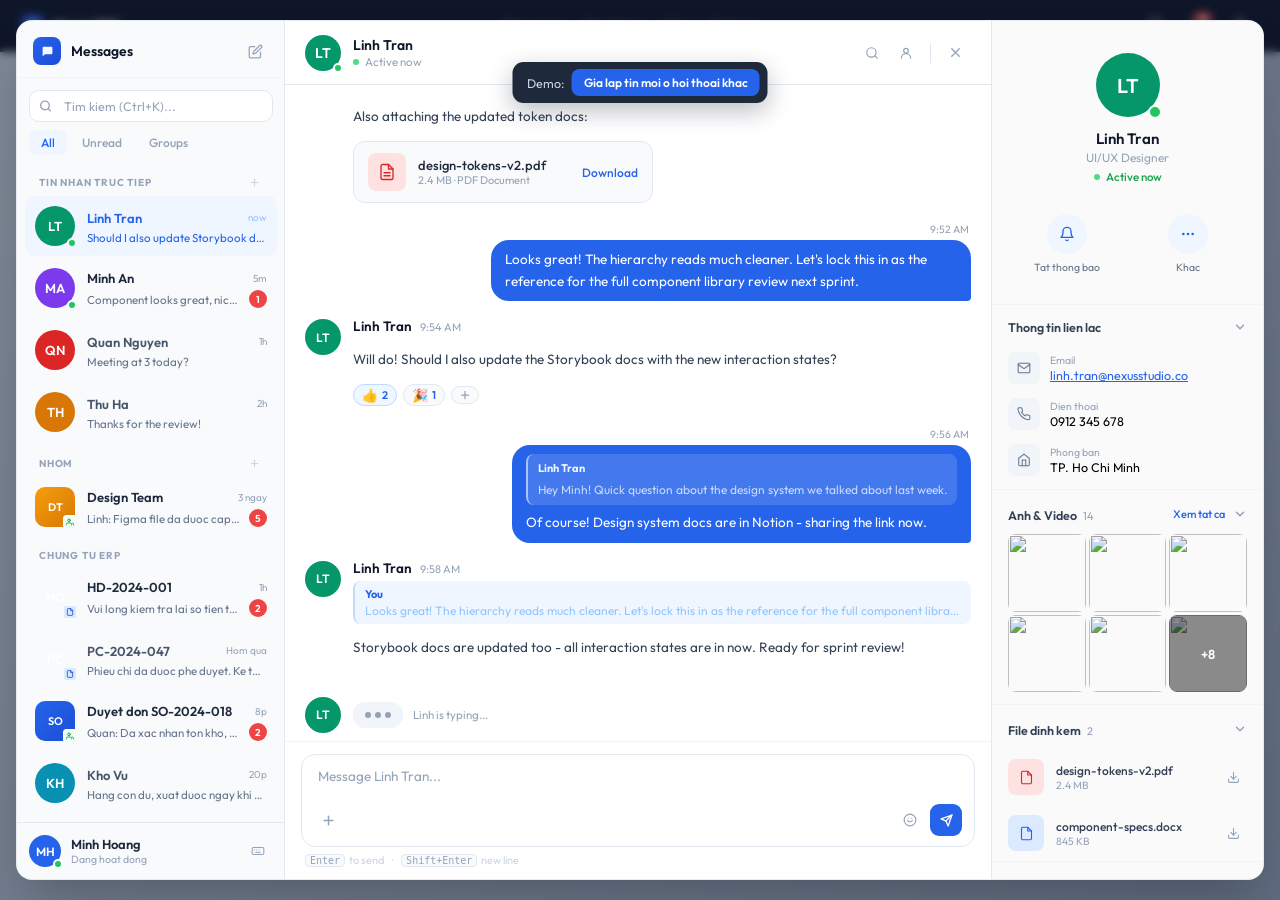
==== commit c7cc4e17: "17-06-2026 17:00" ====
--- a/nexus-pure-v2.html
+++ b/nexus-pure-v2.html
@@ -603,6 +603,38 @@
       display: flex; align-items: center; justify-content: center; z-index: 1;
     }
 
+    /* ===== ATTACH MENU ===== */
+    .attach-menu-wrap { position: relative; }
+    .attach-menu {
+      position: absolute; bottom: calc(100% + 8px); left: -8px; z-index: 200;
+      background: white; border: 1px solid #E2E8F0; border-radius: 12px;
+      box-shadow: 0 8px 32px rgba(15,23,42,0.10), 0 2px 8px rgba(15,23,42,0.06);
+      padding: 4px; width: 168px;
+      opacity: 0; transform: scale(0.94) translateY(8px); transform-origin: bottom left;
+      transition: opacity 0.14s cubic-bezier(0.16,1,0.3,1), transform 0.14s cubic-bezier(0.16,1,0.3,1);
+      pointer-events: none;
+    }
+    .attach-menu.open { opacity: 1; transform: scale(1) translateY(0); pointer-events: auto; }
+    .attach-menu-item {
+      width: 100%; display: flex; align-items: center; gap: 9px;
+      padding: 7px 9px; border-radius: 8px;
+      border: none; background: transparent; cursor: pointer;
+      font-family: 'Outfit', system-ui, sans-serif;
+      font-size: 12.5px; font-weight: 500; color: #1E293B; text-align: left;
+      transition: background 0.1s;
+    }
+    .attach-menu-item:hover { background: #F1F5F9; }
+    .attach-menu-item svg { color: #64748B; flex-shrink: 0; }
+
+    /* ===== FORMATTING TOOLBAR (collapsed by default) ===== */
+    .fmt-toolbar {
+      display: flex; align-items: center; gap: 2px; padding: 0 12px;
+      border-bottom: 1px solid #F8FAFC;
+      max-height: 0; opacity: 0; overflow: hidden;
+      transition: max-height 0.16s cubic-bezier(0.16,1,0.3,1), opacity 0.12s, padding 0.16s;
+    }
+    .fmt-toolbar.visible { max-height: 40px; opacity: 1; padding: 10px 12px 8px; }
+
     /* ===== EMOJI PICKER ===== */
     .emoji-picker-wrap { position: relative; }
     .emoji-picker {
@@ -973,6 +1005,140 @@
     .bot-event-title { font-size: 12.5px; font-weight: 600; color: #1E293B; }
     .bot-event-desc { font-size: 11.5px; color: #64748B; margin-top: 2px; line-height: 1.5; }
     .bot-event-meta { font-size: 10.5px; color: #94A3B8; margin-top: 4px; }
+
+    /* ===== UNIFIED MODAL: scope segmented + cross-doc banner + entry launchers ===== */
+    /* Scope segmented control (chi hien khi vao tu chung tu) */
+    #lp-scope { display: none; padding: 8px 12px 4px; }
+    #lp-scope.on { display: block; }
+    .scope-doc-label {
+      display: flex; align-items: center; gap: 6px;
+      font-size: 11px; font-weight: 600; color: #64748B;
+      margin-bottom: 8px; letter-spacing: 0.01em;
+    }
+    .scope-doc-label svg { flex-shrink: 0; }
+    .scope-seg {
+      display: flex; gap: 2px; padding: 3px;
+      background: #EEF2F7; border-radius: 9px;
+    }
+    .scope-seg button {
+      flex: 1; padding: 6px 8px; border: none; cursor: pointer;
+      background: transparent; border-radius: 7px;
+      font-family: inherit; font-size: 12px; font-weight: 600; color: #64748B;
+      transition: background 0.15s, color 0.15s, box-shadow 0.15s;
+    }
+    .scope-seg button.active {
+      background: #FFFFFF; color: var(--c-main);
+      box-shadow: 0 1px 2px rgba(15,23,42,0.08);
+    }
+    .scope-seg button:not(.active):hover { color: #334155; }
+    .scope-seg .seg-count {
+      display: inline-block; margin-left: 4px; font-size: 11px; font-weight: 700;
+      color: var(--c-main);
+    }
+    /* "Dang xem" section pill trong tab Tat ca */
+    .lp-viewing-label {
+      display: flex; align-items: center; gap: 6px;
+      padding: 10px 10px 6px; font-size: 11px; font-weight: 700;
+      color: var(--c-main); text-transform: none;
+    }
+
+    /* Cross-doc banner (duoi chat header) */
+    #crossdoc-banner {
+      display: none; align-items: center; gap: 10px;
+      flex-shrink: 0; padding: 9px 16px;
+      background: var(--c-tint); border-bottom: 1px solid var(--c-border);
+      animation: cdSlide 0.22s cubic-bezier(0.16,1,0.3,1);
+    }
+    #crossdoc-banner.on { display: flex; }
+    @keyframes cdSlide { from { opacity: 0; transform: translateY(-6px); } to { opacity: 1; transform: translateY(0); } }
+    .cd-icon {
+      width: 26px; height: 26px; border-radius: 50%; flex-shrink: 0;
+      display: flex; align-items: center; justify-content: center;
+      background: var(--c-main); color: #fff;
+    }
+    .cd-text { flex: 1; min-width: 0; font-size: 12.5px; color: #334155; line-height: 1.45; }
+    .cd-text b { color: var(--c-dark); font-weight: 700; }
+    .cd-view {
+      flex-shrink: 0; padding: 5px 12px; border: none; cursor: pointer;
+      background: var(--c-main); color: #fff; border-radius: 8px;
+      font-family: inherit; font-size: 12px; font-weight: 600;
+      transition: filter 0.15s, transform 0.05s;
+    }
+    .cd-view:hover { filter: brightness(1.05); }
+    .cd-view:active { transform: translateY(1px); }
+    .cd-dismiss {
+      flex-shrink: 0; width: 22px; height: 22px; border: none; cursor: pointer;
+      background: transparent; color: #94A3B8; border-radius: 6px;
+      display: flex; align-items: center; justify-content: center;
+    }
+    .cd-dismiss:hover { background: rgba(15,23,42,0.06); color: #475569; }
+
+    /* Mock ERP system header (cua vao 1: icon tin nhan + badge tong) */
+    #erp-header {
+      position: fixed; top: 0; left: 0; right: 0; height: 52px; z-index: 30;
+      display: flex; align-items: center; justify-content: space-between;
+      padding: 0 22px; background: #0F172A; color: #fff;
+    }
+    #erp-header .erp-brand { display: flex; align-items: center; gap: 10px; font-weight: 600; font-size: 14px; letter-spacing: -0.01em; }
+    #erp-header .erp-brand .dot { width: 22px; height: 22px; border-radius: 6px; background: linear-gradient(135deg,#2563EB,#1D4ED8); display:flex; align-items:center; justify-content:center; }
+    #erp-header .erp-nav { display: flex; align-items: center; gap: 22px; font-size: 13px; color: #94A3B8; }
+    #erp-header .erp-actions { display: flex; align-items: center; gap: 6px; }
+    .erp-icon-btn {
+      position: relative; width: 36px; height: 36px; border: none; cursor: pointer;
+      background: transparent; color: #CBD5E1; border-radius: 9px;
+      display: flex; align-items: center; justify-content: center;
+      transition: background 0.15s, color 0.15s;
+    }
+    .erp-icon-btn:hover { background: rgba(255,255,255,0.08); color: #fff; }
+    #erp-msg-badge {
+      position: absolute; top: 2px; right: 2px; min-width: 17px; height: 17px;
+      padding: 0 4px; border-radius: 9px; background: #EF4444; color: #fff;
+      font-size: 10.5px; font-weight: 700; line-height: 17px; text-align: center;
+      border: 2px solid #0F172A; display: none;
+    }
+    #erp-msg-badge.on { display: block; }
+
+    /* Mock document page card (cua vao 2: nut Trao doi o right column chung tu) */
+    #doc-mock {
+      position: fixed; z-index: 20; right: 32px; top: 50%; transform: translateY(-50%);
+      width: 280px; background: #fff; border: 1px solid #E2E8F0; border-radius: 14px;
+      box-shadow: 0 10px 30px rgba(15,23,42,0.10); overflow: hidden;
+    }
+    #doc-mock .dm-head { padding: 14px 16px; border-bottom: 1px solid #F1F5F9; }
+    #doc-mock .dm-tag { display: inline-block; font-size: 10.5px; font-weight: 700; color: #1D4ED8; background: #DBEAFE; padding: 2px 7px; border-radius: 5px; letter-spacing: 0.04em; }
+    #doc-mock .dm-no { margin-top: 8px; font-size: 16px; font-weight: 700; color: #0F172A; letter-spacing: -0.01em; }
+    #doc-mock .dm-sub { margin-top: 3px; font-size: 12px; color: #64748B; }
+    #doc-mock .dm-body { padding: 12px 16px 16px; }
+    #doc-mock .dm-row { display: flex; justify-content: space-between; font-size: 12px; padding: 4px 0; }
+    #doc-mock .dm-row span:first-child { color: #94A3B8; }
+    #doc-mock .dm-row span:last-child { color: #334155; font-weight: 500; }
+    .doc-discuss-btn {
+      margin-top: 12px; width: 100%; padding: 10px; border: none; cursor: pointer;
+      background: var(--c-main); color: #fff; border-radius: 10px;
+      font-family: inherit; font-size: 13px; font-weight: 600;
+      display: flex; align-items: center; justify-content: center; gap: 8px;
+      transition: filter 0.15s, transform 0.05s;
+    }
+    .doc-discuss-btn:hover { filter: brightness(1.05); }
+    .doc-discuss-btn:active { transform: translateY(1px); }
+    .doc-discuss-btn .ddc { background: rgba(255,255,255,0.25); border-radius: 6px; padding: 0 6px; font-size: 11px; font-weight: 700; }
+
+    /* Demo control: gia lap tin moi o chung tu khac (chi hien khi modal mo) */
+    #demo-sim {
+      position: fixed; z-index: 60; top: 62px; left: 50%; transform: translateX(-50%);
+      display: none; align-items: center; gap: 8px;
+      padding: 7px 8px 7px 14px; background: #1E293B; color: #fff;
+      border-radius: 11px; box-shadow: 0 8px 24px rgba(15,23,42,0.28);
+      font-size: 12.5px;
+    }
+    #demo-sim.on { display: flex; }
+    #demo-sim .ds-label { color: #CBD5E1; }
+    #demo-sim button {
+      border: none; cursor: pointer; font-family: inherit; font-size: 12px; font-weight: 600;
+      background: var(--c-main); color: #fff; padding: 6px 12px; border-radius: 8px;
+      transition: filter 0.15s;
+    }
+    #demo-sim button:hover { filter: brightness(1.1); }
 
     /* ===== NGU HANH THEME OVERRIDES (all use CSS variables) ===== */
     /* My message bubble */
@@ -1042,6 +1208,47 @@
     <div style="color:white;font-size:20px;font-weight:600;letter-spacing:-0.025em;">Nexus Studio</div>
   </div>
 
+  <!-- ===== CUA VAO 1: Mock ERP system header (icon tin nhan + badge tong) ===== -->
+  <div id="erp-header">
+    <div class="erp-brand">
+      <span class="dot"><svg width="12" height="12" viewBox="0 0 24 24" fill="white"><path d="M3 3h7v7H3zM14 3h7v7h-7zM14 14h7v7h-7zM3 14h7v7H3z"/></svg></span>
+      Nexus ERP
+    </div>
+    <div class="erp-nav"><span>Tong quan</span><span>Ban hang</span><span>Kho</span><span>Ke toan</span></div>
+    <div class="erp-actions">
+      <button class="erp-icon-btn" title="Tim kiem"><svg width="18" height="18" viewBox="0 0 24 24" fill="none" stroke="currentColor" stroke-width="2" stroke-linecap="round"><circle cx="11" cy="11" r="8"/><path d="m21 21-4.35-4.35"/></svg></button>
+      <button class="erp-icon-btn" id="erp-msg-btn" onclick="openModalAll()" title="Tin nhan">
+        <svg width="19" height="19" viewBox="0 0 24 24" fill="none" stroke="currentColor" stroke-width="2" stroke-linecap="round" stroke-linejoin="round"><path d="M21 15a2 2 0 0 1-2 2H7l-4 4V5a2 2 0 0 1 2-2h14a2 2 0 0 1 2 2z"/></svg>
+        <span id="erp-msg-badge"></span>
+      </button>
+      <button class="erp-icon-btn" title="Tai khoan"><svg width="18" height="18" viewBox="0 0 24 24" fill="none" stroke="currentColor" stroke-width="2" stroke-linecap="round" stroke-linejoin="round"><circle cx="12" cy="8" r="4"/><path d="M20 21a8 8 0 1 0-16 0"/></svg></button>
+    </div>
+  </div>
+
+  <!-- ===== CUA VAO 2: Mock document page (nut Trao doi o right column chung tu) ===== -->
+  <div id="doc-mock">
+    <div class="dm-head">
+      <span class="dm-tag">DON HANG BAN</span>
+      <div class="dm-no">SO-2024-018</div>
+      <div class="dm-sub">Cty TNHH ABC Technology</div>
+    </div>
+    <div class="dm-body">
+      <div class="dm-row"><span>Ngay</span><span>16/06/2026</span></div>
+      <div class="dm-row"><span>Gia tri</span><span>48.200.000 VND</span></div>
+      <div class="dm-row"><span>Trang thai</span><span>Cho duyet gia</span></div>
+      <button class="doc-discuss-btn" onclick="openModalDoc('SO','SO-2024-018','Don hang ban')">
+        <svg width="15" height="15" viewBox="0 0 24 24" fill="none" stroke="currentColor" stroke-width="2.2" stroke-linecap="round" stroke-linejoin="round"><path d="M21 15a2 2 0 0 1-2 2H7l-4 4V5a2 2 0 0 1 2-2h14a2 2 0 0 1 2 2z"/></svg>
+        Trao doi <span class="ddc" id="doc-mock-count">2</span>
+      </button>
+    </div>
+  </div>
+
+  <!-- Demo: gia lap tin moi o chung tu khac -->
+  <div id="demo-sim">
+    <span class="ds-label">Demo:</span>
+    <button onclick="simulateCrossDoc()">Gia lap tin moi o hoi thoai khac</button>
+  </div>
+
   <!-- Reopen button -->
   <button id="reopen-btn" onclick="openModal()"
     style="display:none;position:fixed;bottom:32px;right:32px;z-index:40;align-items:center;gap:8px;background:#2563EB;color:white;font-size:14px;font-weight:500;padding:10px 16px;border-radius:12px;box-shadow:0 10px 15px -3px rgba(0,0,0,0.1),0 4px 6px -2px rgba(0,0,0,0.05);border:none;cursor:pointer;">
@@ -1094,8 +1301,20 @@
           </div>
         </div>
 
+        <!-- Scope segmented (chi hien khi vao tu chung tu) -->
+        <div id="lp-scope">
+          <div class="scope-doc-label">
+            <svg width="13" height="13" viewBox="0 0 24 24" fill="none" stroke="#1D4ED8" stroke-width="2.2" stroke-linecap="round" stroke-linejoin="round"><path d="M14 2H6a2 2 0 0 0-2 2v16a2 2 0 0 0 2 2h12a2 2 0 0 0 2-2V8z"/><polyline points="14 2 14 8 20 8"/></svg>
+            <span id="lp-scope-doc">SO-2024-018</span>
+          </div>
+          <div class="scope-seg">
+            <button id="seg-doc" class="active" onclick="setScope('doc')">Chung tu nay<span class="seg-count" id="seg-doc-count"></span></button>
+            <button id="seg-all" onclick="setScope('all')">Tat ca</button>
+          </div>
+        </div>
+
         <!-- Filter tabs -->
-        <div style="display:flex;align-items:center;gap:4px;padding:0 12px 8px;">
+        <div id="lp-filter-tabs" style="display:flex;align-items:center;gap:4px;padding:0 12px 8px;">
           <button class="filter-tab active">All</button>
           <button class="filter-tab">Unread</button>
           <button class="filter-tab">Groups</button>
@@ -1338,6 +1557,14 @@
           <button class="pin-close" onclick="closePinBanner()" title="Dong">
             <svg width="10" height="10" viewBox="0 0 24 24" fill="none" stroke="currentColor" stroke-width="2.8" stroke-linecap="round"><line x1="18" y1="6" x2="6" y2="18"/><line x1="6" y1="6" x2="18" y2="18"/></svg>
           </button>
+        </div>
+
+        <!-- Cross-doc banner: tin moi o hoi thoai khac khi dang scope chung tu -->
+        <div id="crossdoc-banner">
+          <div class="cd-icon"><svg width="14" height="14" viewBox="0 0 24 24" fill="none" stroke="currentColor" stroke-width="2.2" stroke-linecap="round" stroke-linejoin="round"><path d="M21 15a2 2 0 0 1-2 2H7l-4 4V5a2 2 0 0 1 2-2h14a2 2 0 0 1 2 2z"/></svg></div>
+          <div class="cd-text" id="crossdoc-text"></div>
+          <button class="cd-view" onclick="viewCrossDoc()">Xem</button>
+          <button class="cd-dismiss" onclick="closeCrossDocBanner()" title="Bo qua"><svg width="11" height="11" viewBox="0 0 24 24" fill="none" stroke="currentColor" stroke-width="2.6" stroke-linecap="round"><line x1="18" y1="6" x2="6" y2="18"/><line x1="6" y1="6" x2="18" y2="18"/></svg></button>
         </div>
 
         <!-- Messages wrapper -->
@@ -1598,8 +1825,8 @@
                 <svg width="10" height="10" viewBox="0 0 24 24" fill="none" stroke="currentColor" stroke-width="2.8" stroke-linecap="round"><line x1="18" y1="6" x2="6" y2="18"/><line x1="6" y1="6" x2="18" y2="18"/></svg>
               </button>
             </div>
-            <!-- Formatting toolbar -->
-            <div style="display:flex;align-items:center;gap:2px;padding:10px 12px 8px;border-bottom: 1px solid #F8FAFC;">
+            <!-- Formatting toolbar (collapsed by default, shown on input focus) -->
+            <div id="fmt-toolbar" class="fmt-toolbar">
               <button class="tb-btn" title="Bold"><svg width="12" height="12" viewBox="0 0 24 24" fill="none" stroke="currentColor" stroke-width="2.5" stroke-linecap="round" stroke-linejoin="round"><path d="M6 4h8a4 4 0 0 1 4 4 4 4 0 0 1-4 4H6z"/><path d="M6 12h9a4 4 0 0 1 4 4 4 4 0 0 1-4 4H6z"/></svg></button>
               <button class="tb-btn" title="Italic"><svg width="12" height="12" viewBox="0 0 24 24" fill="none" stroke="currentColor" stroke-width="2.5" stroke-linecap="round" stroke-linejoin="round"><line x1="19" y1="4" x2="10" y2="4"/><line x1="14" y1="20" x2="5" y2="20"/><line x1="15" y1="4" x2="9" y2="20"/></svg></button>
               <button class="tb-btn" title="Code"><svg width="13" height="13" viewBox="0 0 24 24" fill="none" stroke="currentColor" stroke-width="2" stroke-linecap="round" stroke-linejoin="round"><polyline points="16 18 22 12 16 6"/><polyline points="8 6 2 12 8 18"/></svg></button>
@@ -1610,14 +1837,21 @@
 
             <!-- Text input -->
             <div id="chat-input" contenteditable="true" data-placeholder="Message Linh Tran..."
-              onkeydown="handleKeyDown(event)" class="thin-scroll"
+              onkeydown="handleKeyDown(event)" onfocus="setFmtToolbarVisible(true)" onblur="setFmtToolbarVisible(false)" class="thin-scroll"
               style="min-height:44px;max-height:128px;overflow-y:auto;padding:10px 16px;font-size:13.5px;color:#1E293B;line-height:1.6;outline:none;font-family:'Outfit',system-ui,sans-serif;"></div>
 
             <!-- Bottom row -->
             <div style="display:flex;align-items:center;justify-content:space-between;padding:4px 12px 10px;">
               <div style="display:flex;align-items:center;gap:2px;">
-                <button class="tb-btn" title="Attach file"><svg width="14" height="14" viewBox="0 0 24 24" fill="none" stroke="currentColor" stroke-width="2" stroke-linecap="round" stroke-linejoin="round"><path d="m21.44 11.05-9.19 9.19a6 6 0 0 1-8.49-8.49l8.57-8.57A4 4 0 1 1 18 8.84l-8.59 8.57a2 2 0 0 1-2.83-2.83l8.49-8.48"/></svg></button>
-                <button class="tb-btn" title="Image"><svg width="14" height="14" viewBox="0 0 24 24" fill="none" stroke="currentColor" stroke-width="2" stroke-linecap="round" stroke-linejoin="round"><rect x="3" y="3" width="18" height="18" rx="2"/><circle cx="8.5" cy="8.5" r="1.5"/><polyline points="21 15 16 10 5 21"/></svg></button>
+                <div class="attach-menu-wrap">
+                  <button class="tb-btn" title="Dinh kem" data-attach-toggle onclick="toggleAttachMenu(event)"><svg width="15" height="15" viewBox="0 0 24 24" fill="none" stroke="currentColor" stroke-width="2.3" stroke-linecap="round" stroke-linejoin="round"><line x1="12" y1="5" x2="12" y2="19"/><line x1="5" y1="12" x2="19" y2="12"/></svg></button>
+                  <div id="attach-menu" class="attach-menu">
+                    <button type="button" class="attach-menu-item"><svg width="15" height="15" viewBox="0 0 24 24" fill="none" stroke="currentColor" stroke-width="2" stroke-linecap="round" stroke-linejoin="round"><rect x="3" y="3" width="18" height="18" rx="2"/><circle cx="8.5" cy="8.5" r="1.5"/><polyline points="21 15 16 10 5 21"/></svg><span>Anh / Video</span></button>
+                    <button type="button" class="attach-menu-item"><svg width="15" height="15" viewBox="0 0 24 24" fill="none" stroke="currentColor" stroke-width="2" stroke-linecap="round" stroke-linejoin="round"><path d="m21.44 11.05-9.19 9.19a6 6 0 0 1-8.49-8.49l8.57-8.57A4 4 0 1 1 18 8.84l-8.59 8.57a2 2 0 0 1-2.83-2.83l8.49-8.48"/></svg><span>Tep tin</span></button>
+                  </div>
+                </div>
+              </div>
+              <div style="display:flex;align-items:center;gap:2px;">
                 <div class="emoji-picker-wrap">
                   <button class="tb-btn" title="Emoji" data-emoji-toggle onclick="toggleEmojiPicker(event)"><svg width="14" height="14" viewBox="0 0 24 24" fill="none" stroke="currentColor" stroke-width="2" stroke-linecap="round" stroke-linejoin="round"><circle cx="12" cy="12" r="10"/><path d="M8 13s1.5 2 4 2 4-2 4-2"/><line x1="9" y1="9" x2="9.01" y2="9"/><line x1="15" y1="9" x2="15.01" y2="9"/></svg></button>
                   <div id="emoji-picker" class="emoji-picker">
@@ -1625,13 +1859,12 @@
                     <div id="emoji-grid-wrap"></div>
                   </div>
                 </div>
-                <button class="tb-btn" title="Mention"><svg width="14" height="14" viewBox="0 0 24 24" fill="none" stroke="currentColor" stroke-width="2" stroke-linecap="round" stroke-linejoin="round"><circle cx="12" cy="12" r="4"/><path d="M16 8v5a3 3 0 0 0 6 0v-1a10 10 0 1 0-3.92 7.94"/></svg></button>
+                <button id="send-btn" onclick="sendMessage()" title="Send (Enter)"
+                  style="width:32px;height:32px;border-radius:9px;border:none;cursor:pointer;display:flex;align-items:center;justify-content:center;transition:background 0.15s,transform 0.1s;flex-shrink:0;margin-left:4px;"
+                  onmousedown="this.style.transform='scale(0.92)'" onmouseup="this.style.transform='scale(1)'">
+                  <svg width="13" height="13" viewBox="0 0 24 24" fill="none" stroke="white" stroke-width="2.5" stroke-linecap="round" stroke-linejoin="round"><line x1="22" y1="2" x2="11" y2="13"/><polygon points="22 2 15 22 11 13 2 9 22 2"/></svg>
+                </button>
               </div>
-              <button id="send-btn" onclick="sendMessage()" title="Send (Enter)"
-                style="width:32px;height:32px;border-radius:9px;border:none;cursor:pointer;display:flex;align-items:center;justify-content:center;transition:background 0.15s,transform 0.1s;flex-shrink:0;"
-                onmousedown="this.style.transform='scale(0.92)'" onmouseup="this.style.transform='scale(1)'">
-                <svg width="13" height="13" viewBox="0 0 24 24" fill="none" stroke="white" stroke-width="2.5" stroke-linecap="round" stroke-linejoin="round"><line x1="22" y1="2" x2="11" y2="13"/><polygon points="22 2 15 22 11 13 2 9 22 2"/></svg>
-              </button>
             </div>
           </div>
           <div style="display:flex;align-items:center;gap:4px;margin-top:6px;padding:0 4px;font-size:11px;color:#CBD5E1;">
@@ -1801,6 +2034,7 @@
       },
       {
         id: 'hd-2024-001', type: 'voucher',
+        docType: 'HD', docNo: 'HD-2024-001', docLabel: 'Hoa don mua vao',
         voucherType: 'hoadon', voucherLabel: 'HOA DON',
         name: 'HD-2024-001', ini: 'HD',
         amount: '12.500.000', currency: 'VND',
@@ -1827,6 +2061,7 @@
       },
       {
         id: 'pc-2024-047', type: 'voucher',
+        docType: 'PC', docNo: 'PC-2024-047', docLabel: 'Phieu chi',
         voucherType: 'phieuchi', voucherLabel: 'PHIEU CHI',
         name: 'PC-2024-047', ini: 'PC',
         amount: '3.200.000', currency: 'VND',
@@ -1846,10 +2081,45 @@
           { name: 've-may-bay-khu-hoi.pdf',     size: '520 KB', color: '#F3F4F6', stroke: '#6B7280' },
         ],
       },
+      // ===== Chung tu SO-2024-018: mot chung tu co NHIEU hoi thoai =====
+      {
+        id: 'so18-team', type: 'group',
+        docType: 'SO', docNo: 'SO-2024-018', docLabel: 'Don hang ban',
+        name: 'Duyet don SO-2024-018', ini: 'SO', gradFrom: '#2563EB', gradTo: '#1D4ED8',
+        lastSender: 'Quan', lastMsg: 'Da xac nhan ton kho, chuyen ke toan duyet gia', time: '8p', unread: 2,
+        description: 'Nhom trao doi duyet don hang ban SO-2024-018',
+        members: [
+          { ini: 'QN', color: '#DC2626', name: 'Quan Nguyen',  role: 'Sales',        online: true  },
+          { ini: 'TB', color: '#D97706', name: 'Nguyen Thi B', role: 'Ke toan',      online: true  },
+          { ini: 'KH', color: '#0891B2', name: 'Kho Vu',       role: 'Thu kho',      online: false },
+        ],
+      },
+      {
+        id: 'so18-dm', type: 'dm',
+        docType: 'SO', docNo: 'SO-2024-018', docLabel: 'Don hang ban',
+        name: 'Kho Vu', ini: 'KH', color: '#0891B2', online: false,
+        role: 'Thu kho', email: 'kho.vu@nexusstudio.co',
+        phone: '0933 222 111', location: 'Kho Long Binh',
+        joined: 'Thang 2, 2024',
+        lastMsg: 'Hang con du, xuat duoc ngay khi co lenh', time: '20p', unread: 0,
+      },
     ];
 
     // ===== MESSAGES PER CONVERSATION =====
     const CONV_MESSAGES = {
+      'so18-team': `
+        <div class="date-sep">Hom nay</div>
+        <div class="message-group" style="padding:8px;margin-left:-8px;margin-right:-8px;margin-bottom:2px;">
+          <div style="display:flex;gap:12px;"><div style="width:36px;height:36px;border-radius:50%;display:flex;align-items:center;justify-content:center;color:white;font-size:12px;font-weight:600;flex-shrink:0;margin-top:2px;background:#DC2626;">QN</div><div style="flex:1;min-width:0;"><div style="display:flex;align-items:baseline;gap:8px;margin-bottom:4px;"><span style="font-weight:600;color:#0F172A;font-size:13.5px;">Quan Nguyen</span><span style="color:#94A3B8;font-size:11px;">9:10 SA</span></div><p style="color:#334155;line-height:1.625;font-size:13.5px;">Don SO-2024-018 cua khach ABC da chot. Nho kho check ton truoc khi ke toan duyet gia nhe.</p></div></div>
+        </div>
+        <div class="message-group" style="padding:8px;margin-left:-8px;margin-right:-8px;margin-bottom:2px;">
+          <div style="display:flex;gap:12px;"><div style="width:36px;height:36px;border-radius:50%;display:flex;align-items:center;justify-content:center;color:white;font-size:12px;font-weight:600;flex-shrink:0;margin-top:2px;background:#0891B2;">KH</div><div style="flex:1;min-width:0;"><div style="display:flex;align-items:baseline;gap:8px;margin-bottom:4px;"><span style="font-weight:600;color:#0F172A;font-size:13.5px;">Kho Vu</span><span style="color:#94A3B8;font-size:11px;">9:12 SA</span></div><p style="color:#334155;line-height:1.625;font-size:13.5px;">Da xac nhan ton kho, chuyen ke toan duyet gia.</p></div></div>
+        </div>`,
+      'so18-dm': `
+        <div class="date-sep">Hom nay</div>
+        <div class="message-group" style="padding:8px;margin-left:-8px;margin-right:-8px;margin-bottom:2px;">
+          <div style="display:flex;gap:12px;"><div style="width:36px;height:36px;border-radius:50%;display:flex;align-items:center;justify-content:center;color:white;font-size:12px;font-weight:600;flex-shrink:0;margin-top:2px;background:#0891B2;">KH</div><div style="flex:1;min-width:0;"><div style="display:flex;align-items:baseline;gap:8px;margin-bottom:4px;"><span style="font-weight:600;color:#0F172A;font-size:13.5px;">Kho Vu</span><span style="color:#94A3B8;font-size:11px;">9:05 SA</span></div><p style="color:#334155;line-height:1.625;font-size:13.5px;">Hang con du, xuat duoc ngay khi co lenh xuat kho.</p></div></div>
+        </div>`,
       'linh-tran': `
         <div class="date-sep">Hom nay</div>
         <div class="message-group" style="padding:8px;margin-left:-8px;margin-right:-8px;margin-bottom:2px;">
@@ -2035,6 +2305,10 @@
     };
 
     let activeConvId = 'linh-tran';
+    // ===== UNIFIED MODAL: entry mode + scope + cross-doc awareness =====
+    let entryDoc = null;       // null = vao tu header (tat ca); {type,no,label} = vao tu chung tu
+    let scopeMode = 'all';     // 'all' | 'doc'
+    let crossDocQueue = [];    // [{convId, docNo, name}] tin den ngoai scope hien tai
     const messagesEl = document.getElementById('messages');
     messagesEl.scrollTop = messagesEl.scrollHeight;
 
@@ -2088,11 +2362,119 @@
       const conv = CONV_DATA.find(c => c.id === id);
       if (!conv) return;
 
+      // Mo hoi thoai = da doc -> xoa unread, cap nhat badge tong
+      if (conv.unread) { conv.unread = 0; if (typeof updateGlobalBadge === 'function') updateGlobalBadge(); }
+      // Bo cac muc cross-doc thuoc conv vua mo
+      if (crossDocQueue.length) {
+        crossDocQueue = crossDocQueue.filter(q => q.convId !== id);
+        showCrossDocBanner();
+      }
+
       renderConvList();
       updateCenterHeader(conv);
       updateMessages(conv);
       renderRightPanel(conv);
       updateInputPlaceholder(conv);
+    }
+
+    // ===== UNIFIED MODAL: entry mode + scope + cross-doc awareness =====
+    function docConvs(docNo) {
+      return CONV_DATA.filter(c => c.docNo === docNo);
+    }
+    function totalUnread() {
+      return CONV_DATA.reduce((s, c) => s + (c.unread || 0), 0);
+    }
+    function updateGlobalBadge() {
+      const n = totalUnread();
+      const b = document.getElementById('erp-msg-badge');
+      if (n > 0) { b.textContent = n > 99 ? '99+' : n; b.classList.add('on'); }
+      else b.classList.remove('on');
+      const dc = document.getElementById('doc-mock-count');
+      if (dc) dc.textContent = docConvs('SO-2024-018').length;
+    }
+    function updateScopeUI() {
+      const scopeBox = document.getElementById('lp-scope');
+      const filterTabs = document.getElementById('lp-filter-tabs');
+      if (entryDoc) {
+        scopeBox.classList.add('on');
+        filterTabs.style.display = 'none';
+        document.getElementById('lp-scope-doc').textContent = entryDoc.no;
+        document.getElementById('seg-doc-count').textContent = docConvs(entryDoc.no).length;
+        document.getElementById('seg-doc').classList.toggle('active', scopeMode === 'doc');
+        document.getElementById('seg-all').classList.toggle('active', scopeMode === 'all');
+      } else {
+        scopeBox.classList.remove('on');
+        filterTabs.style.display = '';
+      }
+    }
+    function setScope(mode) {
+      scopeMode = mode;
+      updateScopeUI();
+      if (mode === 'doc' && entryDoc) {
+        const inDoc = docConvs(entryDoc.no);
+        if (inDoc.length && !inDoc.some(c => c.id === activeConvId)) { selectConv(inDoc[0].id); return; }
+      }
+      renderConvList();
+    }
+    function openModalAll() {
+      entryDoc = null; scopeMode = 'all';
+      crossDocQueue = []; closeCrossDocBanner();
+      updateScopeUI();
+      openModal();
+      renderConvList();
+    }
+    function openModalDoc(type, no, label) {
+      entryDoc = { type: type, no: no, label: label }; scopeMode = 'doc';
+      crossDocQueue = []; closeCrossDocBanner();
+      updateScopeUI();
+      openModal();
+      const inDoc = docConvs(no);
+      if (inDoc.length) selectConv(inDoc[0].id);
+      else renderConvList();
+    }
+    function pushCrossDoc(conv) {
+      crossDocQueue.push({ convId: conv.id, docNo: conv.docNo || null, name: conv.name });
+      showCrossDocBanner();
+    }
+    function showCrossDocBanner() {
+      const banner = document.getElementById('crossdoc-banner');
+      if (scopeMode !== 'doc' || !crossDocQueue.length) { banner.classList.remove('on'); return; }
+      const n = crossDocQueue.length;
+      const last = crossDocQueue[crossDocQueue.length - 1];
+      const where = last.docNo ? ('chung tu <b>' + escapeHtml(last.docNo) + '</b>') : ('<b>' + escapeHtml(last.name) + '</b>');
+      document.getElementById('crossdoc-text').innerHTML =
+        n === 1 ? ('Tin moi o ' + where) : (n + ' tin moi o hoi thoai khac &middot; moi nhat: ' + where);
+      banner.classList.add('on');
+    }
+    function closeCrossDocBanner() {
+      document.getElementById('crossdoc-banner').classList.remove('on');
+    }
+    function viewCrossDoc() {
+      const last = crossDocQueue[crossDocQueue.length - 1];
+      crossDocQueue = [];
+      closeCrossDocBanner();
+      scopeMode = 'all';
+      updateScopeUI();
+      if (last) selectConv(last.convId);
+      else renderConvList();
+    }
+    // Demo: gia lap tin moi den o conv NGOAI scope hien tai
+    function simulateCrossDoc() {
+      const candidates = CONV_DATA.filter(c => {
+        if (c.id === activeConvId) return false;
+        if (c.type === 'bot') return false;
+        if (scopeMode === 'doc' && entryDoc && c.docNo === entryDoc.no) return false;
+        return true;
+      });
+      if (!candidates.length) return;
+      const docCand = candidates.filter(c => c.docNo);
+      const pool = docCand.length ? docCand : candidates;
+      const pick = pool[Math.floor(Math.random() * pool.length)];
+      pick.unread = (pick.unread || 0) + 1;
+      pick.time = 'now';
+      updateGlobalBadge();
+      renderConvList();
+      pushCrossDoc(pick);
     }
 
     function updateCenterHeader(conv) {
@@ -2686,10 +3068,10 @@
       modal.style.opacity = '0';
       modal.style.transform = 'scale(0.97) translateY(8px)';
       backdrop.style.opacity = '0';
+      document.getElementById('demo-sim').classList.remove('on');
       setTimeout(() => {
         modal.style.display = 'none';
         backdrop.style.display = 'none';
-        document.getElementById('reopen-btn').style.display = 'flex';
       }, 210);
     }
 
@@ -3063,6 +3445,8 @@
       backdrop.style.opacity = '1';
       modal.style.opacity = '1';
       modal.style.transform = 'scale(1) translateY(0)';
+      document.getElementById('demo-sim').classList.add('on');
+      updateGlobalBadge();
       setTimeout(() => messagesEl.scrollTop = messagesEl.scrollHeight, 50);
     }
 
@@ -3170,6 +3554,24 @@
         }, 50);
       }
     }
+    let _attachOpen = false;
+    function toggleAttachMenu(e) {
+      e.stopPropagation();
+      _attachOpen = !_attachOpen;
+      const menu = document.getElementById('attach-menu');
+      menu.classList.toggle('open', _attachOpen);
+    }
+    let _fmtToolbarTimer = null;
+    function setFmtToolbarVisible(visible) {
+      clearTimeout(_fmtToolbarTimer);
+      const toolbar = document.getElementById('fmt-toolbar');
+      if (!toolbar) return;
+      if (visible) {
+        toolbar.classList.add('visible');
+      } else {
+        _fmtToolbarTimer = setTimeout(function() { toolbar.classList.remove('visible'); }, 150);
+      }
+    }
     function filterEmoji(q) { renderEmojiGrid(q); }
     function renderEmojiGrid(q) {
       const wrap = document.getElementById('emoji-grid-wrap');
@@ -3203,6 +3605,11 @@
         _emojiOpen = false;
         const p = document.getElementById('emoji-picker');
         if (p) p.classList.remove('open');
+      }
+      if (_attachOpen && !e.target.closest('.attach-menu-wrap')) {
+        _attachOpen = false;
+        const a = document.getElementById('attach-menu');
+        if (a) a.classList.remove('open');
       }
     });
 
@@ -3494,13 +3901,36 @@
     // Override renderConvList to show sections
     (function() {
       renderConvList = function() {
+        const list = document.getElementById('lp-conv-list');
+
+        // ===== SCOPE: Chung tu nay =====
+        // Chi hien hoi thoai thuoc chung tu entryDoc (mot chung tu co the nhieu hoi thoai)
+        if (scopeMode === 'doc' && entryDoc) {
+          const inDoc = CONV_DATA.filter(c => c.docNo === entryDoc.no);
+          let h = `<div class="lp-section-label">Hoi thoai cua chung tu</div>`;
+          h += inDoc.length
+            ? inDoc.map(c => convItemHtml(c)).join('')
+            : `<div style="padding:18px 12px;text-align:center;color:#94A3B8;font-size:12.5px;line-height:1.5;">Chua co hoi thoai nao cho chung tu nay.<br>Bam + de bat dau trao doi.</div>`;
+          list.innerHTML = h;
+          return;
+        }
+
+        // ===== SCOPE: Tat ca =====
         const pinned = CONV_DATA.filter(c => c.pinned);
-        const dms    = CONV_DATA.filter(c => c.type === 'dm' && !c.pinned);
-        const groups = CONV_DATA.filter(c => c.type === 'group' && !c.pinned);
-        const vouchers = CONV_DATA.filter(c => c.type === 'voucher' && !c.pinned);
+        const dms    = CONV_DATA.filter(c => c.type === 'dm' && !c.docNo && !c.pinned);
+        const groups = CONV_DATA.filter(c => c.type === 'group' && !c.docNo && !c.pinned);
+        const docAll = CONV_DATA.filter(c => c.docNo && !c.pinned && !(entryDoc && c.docNo === entryDoc.no));
         const bots   = CONV_DATA.filter(c => c.type === 'bot' && !c.pinned);
-        const list = document.getElementById('lp-conv-list');
         let html = '';
+
+        // "Dang xem": ghim hoi thoai cua chung tu vua mo len dau (khi vao tu chung tu)
+        if (entryDoc) {
+          const viewing = CONV_DATA.filter(c => c.docNo === entryDoc.no);
+          if (viewing.length) {
+            html += `<div class="lp-viewing-label"><svg width="12" height="12" viewBox="0 0 24 24" fill="none" stroke="currentColor" stroke-width="2.4" stroke-linecap="round" stroke-linejoin="round"><circle cx="12" cy="12" r="3"/><path d="M2 12s3.5-7 10-7 10 7 10 7-3.5 7-10 7-10-7-10-7z"/></svg>Dang xem: ${escapeHtml(entryDoc.no)}</div>`;
+            html += viewing.map(c => convItemHtml(c)).join('');
+          }
+        }
         if (pinned.length) {
           html += `<div class="lp-section-label">Ghim<button title="Xem tat ca"><svg width="11" height="11" viewBox="0 0 24 24" fill="none" stroke="currentColor" stroke-width="2.5" stroke-linecap="round"><polyline points="9 18 15 12 9 6"/></svg></button></div>`;
           html += pinned.map(c => convItemHtml(c)).join('');
@@ -3513,9 +3943,9 @@
           html += `<div class="lp-section-label">Nhom<button title="Tao nhom" onclick="lpOpenGroup()"><svg width="11" height="11" viewBox="0 0 24 24" fill="none" stroke="currentColor" stroke-width="2.5" stroke-linecap="round"><line x1="12" y1="5" x2="12" y2="19"/><line x1="5" y1="12" x2="19" y2="12"/></svg></button></div>`;
           html += groups.map(c => convItemHtml(c)).join('');
         }
-        if (vouchers.length) {
+        if (docAll.length) {
           html += `<div class="lp-section-label">Chung tu ERP</div>`;
-          html += vouchers.map(c => convItemHtml(c)).join('');
+          html += docAll.map(c => convItemHtml(c)).join('');
         }
         if (bots.length) {
           html += `<div class="lp-section-label">Thong bao & Bot</div>`;
@@ -3558,6 +3988,11 @@
 
     // Re-render conv list now that sectioned version is active
     renderConvList();
+
+    // ===== INIT unified modal: modal mo san khi load (cua vao = header / Tat ca) =====
+    updateScopeUI();
+    updateGlobalBadge();
+    document.getElementById('demo-sim').classList.add('on');
 
   </script>
   <div id="conv-menu" class="conv-menu"></div>
